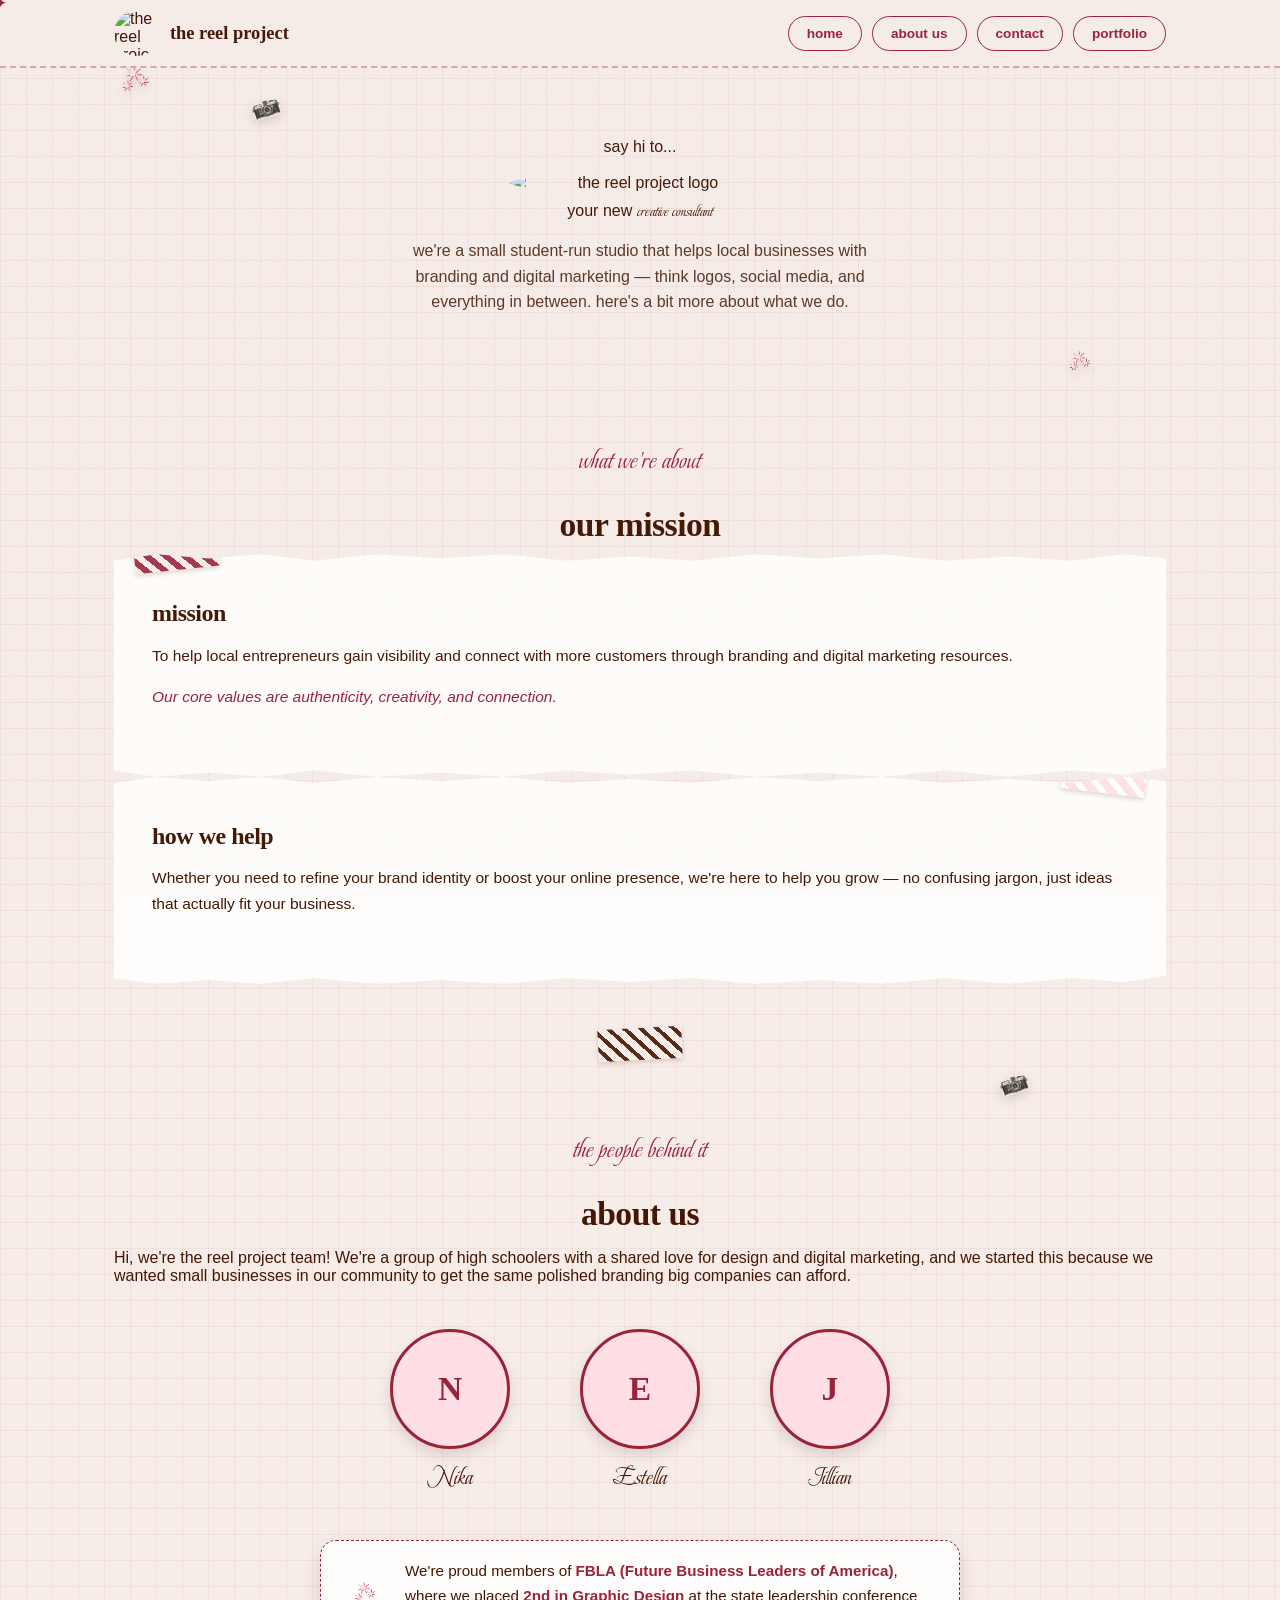
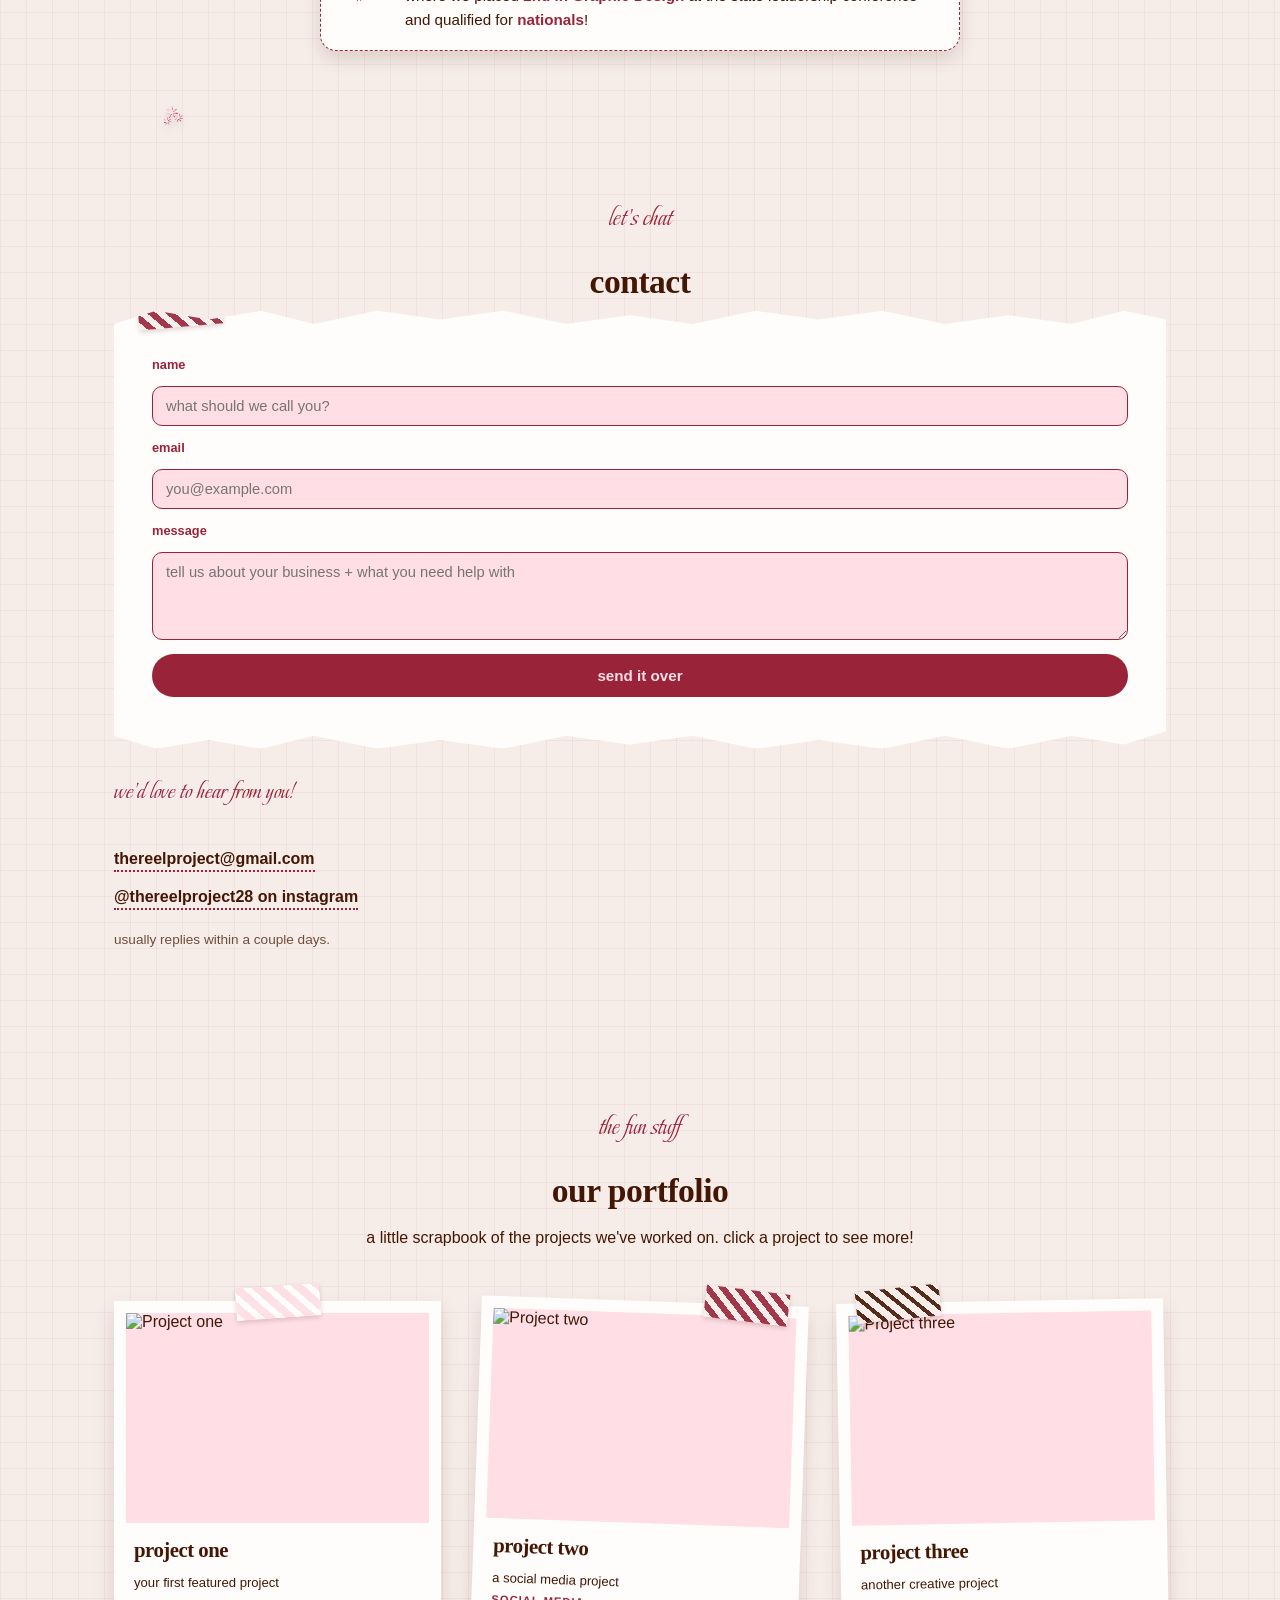
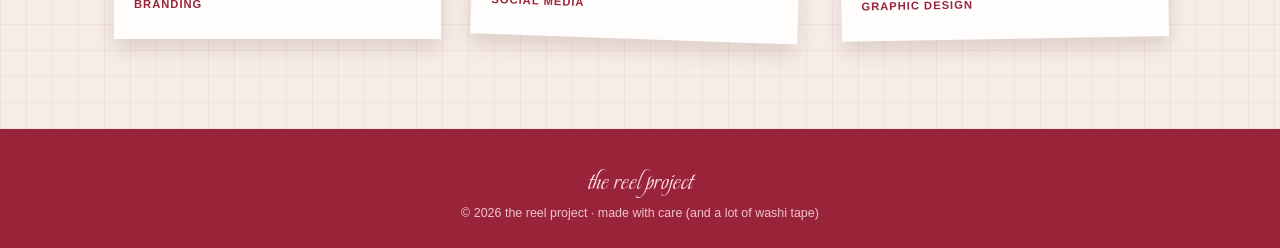
==== index.html @ df08b9cd "Create index.html" ====
<!DOCTYPE html>
<html lang="en">
<head> <meta charset="UTF-8"> <meta name="viewport" content="width=device-width, initial-scale=1.0">
<title>the reel project</title>
<link rel="preconnect" href="https://fonts.googleapis.com"> <link rel="preconnect" href="https://fonts.gstatic.com" crossorigin>
<link href="https://fonts.googleapis.com/css2?family=Beau+Rivage&display=swap" rel="stylesheet"> <link href="https://api.fontshare.com/v2/css?f[]=open-sauce-one@400,500,600,700&display=swap" rel="stylesheet">
<style> /* ========================================================= COLOR PALETTE ========================================================= */ :root { --pink: #ffdee6; --brown: #441704; --maroon: #992339; --cream: #f6ede9; --paper: #fffdfb; --shadow: rgba(68, 23, 4, 0.14); } /* ========================================================= BASIC RESET ========================================================= */ * { box-sizing: border-box; } html { scroll-behavior: smooth; } body { margin: 0; background-color: var(--cream); background-image: linear-gradient(rgba(153, 35, 57, 0.06) 1px, transparent 1px), linear-gradient(90deg, rgba(153, 35, 57, 0.06) 1px, transparent 1px); background-size: 26px 26px; color: var(--brown); font-family: 'Open Sauce One', 'Segoe UI', sans-serif; overflow-x: hidden; } a { color: inherit; text-decoration: none; } img { max-width: 100%; display: block; } /* ========================================================= PAPER GRAIN ========================================================= */ body::before { content: ""; position: fixed; inset: 0; pointer-events: none; z-index: 9998; opacity: 0.035; background-image: url("data:image/svg+xml,%3Csvg xmlns='http://www.w3.org/2000/svg' width='120' height='120'%3E%3Cfilter id='n'%3E%3CfeTurbulence type='fractalNoise' baseFrequency='0.9' numOctaves='2' stitchTiles='stitch'/%3E%3C/filter%3E%3Crect width='100%25' height='100%25' filter='url(%23n)'/%3E%3C/svg%3E"); } /* ========================================================= TYPOGRAPHY ========================================================= */ h1, h2, h3 { font-family: 'Times New Roman', Times, serif; letter-spacing: -0.5px; margin: 0; color: var(--brown); font-weight: 700; } .script { font-family: 'Beau Rivage', 'Brush Script MT', 'Segoe Script', cursive; color: var(--brown); font-weight: 400; line-height: 1; } /* ========================================================= CUSTOM CURSOR ========================================================= */ .cursor { position: fixed; width: 18px; height: 18px; pointer-events: none; z-index: 10000; font-size: 20px; color: var(--maroon); transform: translate(-50%, -50%); transition: transform 0.12s ease, font-size 0.2s ease; } .cursor.hover { transform: translate(-50%, -50%) scale(1.7); font-size: 24px; } @media (hover: hover) and (pointer: fine) { body { cursor: none; } a, button, input, textarea, .project { cursor: none; } } /* ========================================================= FLOATING DECORATIONS ========================================================= */ .star, .cameria, .doodle { position: absolute; pointer-events: none; filter: drop-shadow(0 4px 5px rgba(68, 23, 4, 0.15)); } .star { animation: float 4s ease-in-out infinite; } .cameria { animation: floatCamera 5s ease-in-out infinite; } @keyframes float { 0%, 100% { transform: translateY(0) rotate(-3deg); } 50% { transform: translateY(-10px) rotate(4deg); } } @keyframes floatCamera { 0%, 100% { transform: translateY(0) rotate(2deg); } 50% { transform: translateY(-8px) rotate(-4deg); } } /* ========================================================= CLICK SPARKLES ========================================================= */ .click-star { position: fixed; pointer-events: none; z-index: 9999; color: var(--maroon); font-size: 20px; animation: sparkleUp 0.8s ease-out forwards; } @keyframes sparkleUp { 0% { opacity: 1; transform: translate(-50%, -50%) scale(0.3) rotate(0deg); } 100% { opacity: 0; transform: translate(-50%, -100px) scale(1.4) rotate(180deg); } } /* ========================================================= TAPE ========================================================= */ .tape { position: absolute; width: 84px; height: 32px; background: repeating-linear-gradient( 45deg, #f6ede9 0 6px, #992339 6px 12px ); opacity: 0.9; box-shadow: 0 2px 5px rgba(68, 23, 4, 0.2); z-index: 3; } .tape.pink { background: repeating-linear-gradient( 45deg, #fff 0 6px, #ffdee6 6px 14px ); } .tape.brown { background: repeating-linear-gradient( 45deg, #f6ede9 0 7px, #441704 7px 11px ); } .tape.solid-pink { background: var(--pink); } /* ========================================================= TORN PAPER ========================================================= */ .torn { position: relative; background: var(--paper); padding: 46px 38px 52px; box-shadow: 0 10px 24px var(--shadow); } .torn.both { clip-path: polygon( 0% 3%, 4% 0%, 9% 2%, 14% 0%, 19% 3%, 25% 0%, 31% 2%, 37% 0%, 43% 3%, 49% 1%, 55% 3%, 61% 0%, 67% 2%, 73% 0%, 79% 3%, 85% 1%, 91% 3%, 96% 0%, 100% 2%, 100% 96%, 96% 99%, 91% 97%, 85% 100%, 79% 97%, 73% 100%, 67% 98%, 61% 100%, 55% 97%, 49% 99%, 43% 97%, 37% 100%, 31% 98%, 25% 100%, 19% 97%, 14% 100%, 9% 98%, 4% 100%, 0% 97% ); } /* ========================================================= SCROLL REVEAL ========================================================= */ .reveal { opacity: 0; transform: translateY(45px) rotate(1deg); transition: opacity 0.8s ease, transform 0.8s ease; } .reveal.visible { opacity: 1; transform: translateY(0) rotate(0deg); } /* ========================================================= NAVIGATION ========================================================= */ header { position: sticky; top: 0; z-index: 500; background: rgba(246, 237, 233, 0.92); backdrop-filter: blur(6px); border-bottom: 2px dashed rgba(153, 35, 57, 0.35); } .nav-wrap { max-width: 1100px; margin: 0 auto; display: flex; align-items: center; justify-content: space-between; padding: 10px 24px; } .brand { display: flex; align-items: center; gap: 10px; } .brand img { width: 46px; height: 46px; border-radius: 50%; transition: transform 0.3s ease; } .brand:hover img { transform: rotate(-10deg) scale(1.08); } .brand span { font-family: 'Times New Roman', Times, serif; font-weight: 700; font-size: 1.15rem; } nav ul { list-style: none; display: flex; gap: 10px; margin: 0; padding: 0; flex-wrap: wrap; } nav a { display: inline-block; font-weight: 600; font-size: 0.85rem; padding: 9px 18px; border-radius: 999px; border: 1.5px solid var(--maroon); color: var(--maroon); transition: all 0.25s ease; } nav a:hover { background: var(--maroon); color: var(--pink); transform: translateY(-3px) rotate(-2deg); } /* ========================================================= HERO ========================================================= */ .hero { max-width: 1100px; margin: 0 auto; padding: 70px 24px 40px; text-align: center; position: relative; } .hero .eyebrow { font-size: 2.1rem; } .logo-big { width: 260px; margin: 18px auto 10px; border-radius: 50%; transition: transform 0.5s ease; } .logo-big:hover { transform: rotate(5deg) scale(1.04); } .hero .tagline { font-size: 3rem; } .hero .tagline .script-line { font-size: 3.6rem; display: block; margin-top: -6px; } .hero p.sub { max-width: 520px; margin: 18px auto 0; font-size: 1rem; line-height: 1.6; opacity: 0.85; } /* ========================================================= SECTIONS ========================================================= */ section { max-width: 1100px; margin: 0 auto; padding: 60px 24px; position: relative; } .section-title { font-size: 2.1rem; text-align: center; margin-bottom: 10px; } .section-kicker { text-align: center; font-family: 'Beau Rivage', 'Brush Script MT', cursive; font-size: 1.7rem; color: var(--maroon); } /* ========================================================= MISSION CARDS ========================================================= */ .card-row { display: grid; grid-template-columns: 1fr 1fr; gap: 46px; margin-top: 40px; } @media (max-width: 760px) { .card-row { grid-template-columns: 1fr; gap: 60px; } } .card { transition: transform 0.35s ease, box-shadow 0.35s ease; } .card:hover { transform: translateY(-8px) rotate(-1deg); box-shadow: 0 18px 30px rgba(68, 23, 4, 0.18); } .card:nth-child(2):hover { transform: translateY(-8px) rotate(1deg); } .card h3 { font-size: 1.5rem; margin-bottom: 12px; } .card p { font-size: 0.97rem; line-height: 1.65; } .values { font-size: 0.9rem; font-style: italic; color: var(--maroon); } /* ========================================================= TEAM ========================================================= */ .team { display: flex; justify-content: center; gap: 40px; flex-wrap: wrap; margin-top: 44px; } .member { text-align: center; width: 150px; transition: transform 0.35s ease; } .member:hover { transform: translateY(-8px) rotate(-3deg); } .member .avatar { width: 120px; height: 120px; border-radius: 50%; background: var(--pink); border: 3px solid var(--maroon); display: flex; align-items: center; justify-content: center; font-family: 'Times New Roman', serif; font-size: 2.1rem; font-weight: 700; color: var(--maroon); margin: 0 auto 12px; box-shadow: 0 6px 14px var(--shadow); transition: transform 0.35s ease; } .member:hover .avatar { transform: rotate(8deg) scale(1.05); } .member .name { font-family: 'Beau Rivage', 'Brush Script MT', cursive; font-size: 1.5rem; } /* ========================================================= FBLA BADGE ========================================================= */ .badge-row { display: flex; justify-content: center; margin-top: 46px; } .badge { display: flex; align-items: center; gap: 18px; background: var(--paper); border: 1.5px dashed var(--maroon); border-radius: 16px; padding: 18px 26px; max-width: 640px; box-shadow: 0 8px 18px var(--shadow); transition: transform 0.3s ease; } .badge:hover { transform: rotate(-1deg) translateY(-5px); } .badge p { margin: 0; font-size: 0.95rem; line-height: 1.6; } .badge strong { color: var(--maroon); } /* ========================================================= CONTACT ========================================================= */ .contact-wrap { display: grid; grid-template-columns: 1fr 1fr; gap: 46px; margin-top: 36px; } @media (max-width: 760px) { .contact-wrap { grid-template-columns: 1fr; } } form { display: flex; flex-direction: column; gap: 14px; } label { font-size: 0.8rem; font-weight: 600; color: var(--maroon); } input, textarea { font-family: 'Open Sauce One', sans-serif; border: 1.5px solid var(--maroon); background: var(--pink); border-radius: 10px; padding: 11px 13px; font-size: 0.92rem; color: var(--brown); resize: vertical; transition: box-shadow 0.25s ease, transform 0.25s ease; } input:focus, textarea:focus { outline: none; box-shadow: 0 0 0 4px rgba(153, 35, 57, 0.12); transform: translateY(-2px); } button.submit { font-family: 'Open Sauce One', sans-serif; font-weight: 700; background: var(--maroon); color: var(--pink); border: none; border-radius: 999px; padding: 13px 20px; font-size: 0.95rem; cursor: pointer; transition: transform 0.25s ease, background 0.25s ease; } button.submit:hover { background: var(--brown); transform: translateY(-4px) rotate(-2deg); } .contact-info { display: flex; flex-direction: column; justify-content: center; gap: 16px; } .contact-info a { font-size: 1rem; font-weight: 600; color: var(--brown); border-bottom: 2px dotted var(--maroon); width: fit-content; padding-bottom: 2px; transition: transform 0.25s ease, color 0.25s ease; } .contact-info a:hover { color: var(--maroon); transform: translateX(6px); } .contact-info .note { font-family: 'Beau Rivage', cursive; font-size: 1.6rem; color: var(--maroon); } /* ========================================================= PORTFOLIO ========================================================= */ .portfolio-grid { display: grid; grid-template-columns: repeat(3, 1fr); gap: 35px; margin-top: 50px; } @media (max-width: 800px) { .portfolio-grid { grid-template-columns: 1fr 1fr; } } @media (max-width: 550px) { .portfolio-grid { grid-template-columns: 1fr; } } .project { position: relative; background: var(--paper); padding: 12px 12px 22px; box-shadow: 0 10px 20px var(--shadow); transform: rotate(-3deg); transition: transform 0.35s ease, box-shadow 0.35s ease; } .project:nth-child(2) { transform: rotate(2deg); } .project:nth-child(3) { transform: rotate(-1deg); } .project:hover { transform: translateY(-10px) rotate(0deg) scale(1.03); box-shadow: 0 20px 30px rgba(68, 23, 4, 0.2); } .project-image { height: 210px; overflow: hidden; background: var(--pink); } .project-image img { width: 100%; height: 100%; object-fit: cover; transition: transform 0.5s ease; } .project:hover .project-image img { transform: scale(1.08); } .project-info { padding: 15px 8px 5px; } .project-info h3 { font-size: 1.3rem; } .project-info p { font-size: 0.82rem; margin-bottom: 0; } .project-tag { display: inline-block; margin-top: 8px; color: var(--maroon); font-size: 0.7rem; font-weight: 700; text-transform: uppercase; letter-spacing: 1px; } /* ========================================================= PORTFOLIO MODAL ========================================================= */ .modal { position: fixed; inset: 0; background: rgba(68, 23, 4, 0.65); backdrop-filter: blur(8px); display: flex; align-items: center; justify-content: center; padding: 25px; z-index: 8000; opacity: 0; pointer-events: none; transition: opacity 0.3s ease; } .modal.active { opacity: 1; pointer-events: auto; } .modal-content { background: var(--paper); max-width: 600px; width: 100%; padding: 30px; position: relative; box-shadow: 0 20px 50px rgba(0, 0, 0, 0.3); transform: rotate(-1deg) scale(0.9); transition: transform 0.35s ease; } .modal.active .modal-content { transform: rotate(0deg) scale(1); } .modal-content img { width: 100%; max-height: 350px; object-fit: cover; } .modal-content h2 { margin-top: 20px; } .close-modal { position: absolute; top: 12px; right: 15px; border: none; background: var(--maroon); color: var(--pink); width: 34px; height: 34px; border-radius: 50%; font-size: 20px; cursor: pointer; } .modal-tag { color: var(--maroon); font-weight: 700; font-size: 0.75rem; text-transform: uppercase; letter-spacing: 1px; } /* ========================================================= FOOTER ========================================================= */ footer { background: var(--maroon); color: var(--pink); text-align: center; padding: 34px 20px 28px; margin-top: 30px; } footer .foot-logo { font-family: 'Beau Rivage', cursive; font-size: 1.7rem; } footer p { font-size: 0.78rem; opacity: 0.85; margin: 6px 0 0; } /* ========================================================= MOBILE ========================================================= */ @media (max-width: 600px) { .hero .tagline { font-size: 2.2rem; } .hero .tagline .script-line { font-size: 2.8rem; } .hero .eyebrow { font-size: 1.7rem; } .logo-big { width: 210px; } .nav-wrap { flex-direction: column; gap: 12px; } nav a { font-size: 0.75rem; padding: 7px 12px; } } </style>
</head>
<body>
<!-- ========================================================= CUSTOM CURSOR ========================================================= -->
<div class="cursor">✦</div>
<!-- ========================================================= NAVIGATION ========================================================= -->
<header>
<div class="nav-wrap">
<div class="brand">

  <img
    src="assets/logo.png"
    alt="the reel project logo"
  >

  <span>
    the reel project
  </span>

</div>


<nav>

  <ul>

    <li>
      <a href="#home">
        home
      </a>
    </li>

    <li>
      <a href="#about">
        about us
      </a>
    </li>

    <li>
      <a href="#contact">
        contact
      </a>
    </li>

    <li>
      <a href="#portfolio">
        portfolio
      </a>
    </li>

  </ul>

</nav>
</div>
</header>
<!-- ========================================================= HOME ========================================================= -->
<section id="home" class="hero" >
<!-- CUSTOM STAR -->
<img
class="star"
src="assets/stars.png"
alt="star decoration"
style="top:-10px; left:2%; width:52px;"
<!-- CUSTOM CAMERA -->
<img
class="cameria"
src="assets/cameria.png"
alt="camera decoration"
style="top:20px; left:14%; width:44px;"
<h1 class="eyebrow reveal"> say hi to... </h1>
<img
class="logo-big reveal"
src="assets/logo.png"
alt="the reel project logo"
<h2 class="tagline reveal">
your new

<span class="script script-line">
  creative consultant
</span>
</h2>
<p class="sub reveal">
we're a small student-run studio that helps local businesses with branding and digital marketing — think logos, social media, and everything in between. here's a bit more about what we do.
</p>
</section>
<!-- ========================================================= MISSION ========================================================= -->
<section id="mission">
<p class="section-kicker"> what we're about </p>
<h2 class="section-title"> our mission </h2>
<img
class="star"
src="assets/stars.png"
alt="star decoration"
style="top:-10px; right:8%; width:40px;"
<div class="card-row">
<div class="card torn both reveal">

  <div
    class="tape"
    style="top:-16px; left:20px; transform:rotate(-6deg);"
  ></div>


  <h3>
    mission
  </h3>


  <p>

    To help local entrepreneurs gain visibility and connect with more customers through branding and digital marketing resources.

  </p>


  <p class="values">

    Our core values are authenticity, creativity, and connection.

  </p>

</div>


<div class="card torn both reveal">

  <div
    class="tape pink"
    style="top:-16px; right:20px; transform:rotate(7deg);"
  ></div>


  <h3>
    how we help
  </h3>


  <p>

    Whether you need to refine your brand identity or boost your online presence, we're here to help you grow — no confusing jargon, just ideas that actually fit your business.

  </p>

</div>
</div>
</section>
<!-- ========================================================= ABOUT ========================================================= -->
<section id="about">
<p class="section-kicker"> the people behind it </p>
<h2 class="section-title"> about us </h2>
<img
class="cameria"
src="assets/cameria.png"
alt="camera decoration"
style="top:20px; right:14%; width:44px;"
<div class="card torn both reveal" style="max-width:700px; margin:40px auto 0; transform:rotate(-0.6deg);" >
<div
  class="tape brown"
  style="top:-16px; left:50%; transform:translateX(-50%) rotate(-3deg);"
></div>


<p>

  Hi, we're the reel project team! We're a group of high schoolers with a shared love for design and digital marketing, and we started this because we wanted small businesses in our community to get the same polished branding big companies can afford.

</p>
</div>
<div class="team">
<div class="member reveal">

  <div class="avatar">
    N
  </div>

  <div class="name">
    Nika
  </div>

</div>


<div class="member reveal">

  <div class="avatar">
    E
  </div>

  <div class="name">
    Estella
  </div>

</div>


<div class="member reveal">

  <div class="avatar">
    J
  </div>

  <div class="name">
    Jillian
  </div>

</div>
</div>
<div class="badge-row">
<div class="badge reveal">


  <img
    src="assets/stars.png"
    alt="star decoration"
    style="width:40px; height:40px; object-fit:contain; flex-shrink:0;"
  >


  <p>

    We're proud members of
    <strong>FBLA (Future Business Leaders of America)</strong>,
    where we placed
    <strong>2nd in Graphic Design</strong>
    at the state leadership conference and qualified for
    <strong>nationals</strong>!

  </p>


</div>
</div>
</section>
<!-- ========================================================= CONTACT ========================================================= -->
<section id="contact">
<p class="section-kicker"> let's chat </p>
<h2 class="section-title"> contact </h2>
<img
class="star"
src="assets/stars.png"
alt="star decoration"
style="top:-10px; left:6%; width:38px;"
<div class="contact-wrap">
<div class="card torn both reveal">


  <div
    class="tape"
    style="top:-16px; left:24px; transform:rotate(-5deg);"
  ></div>


  <form
    action="https://formsubmit.co/thereelproject@gmail.com"
    method="POST"
  >


    <input
      type="hidden"
      name="_subject"
      value="New message from the reel project website!"
    >


    <input
      type="hidden"
      name="_template"
      value="table"
    >


    <input
      type="hidden"
      name="_captcha"
      value="false"
    >


    <label for="name">
      name
    </label>


    <input
      id="name"
      name="name"
      type="text"
      placeholder="what should we call you?"
      required
    >


    <label for="email">
      email
    </label>


    <input
      id="email"
      name="email"
      type="email"
      placeholder="you@example.com"
      required
    >


    <label for="message">
      message
    </label>


    <textarea
      id="message"
      name="message"
      rows="4"
      placeholder="tell us about your business + what you need help with"
      required
    ></textarea>


    <button
      class="submit"
      type="submit"
    >
      send it over
    </button>


  </form>


</div>


<div class="contact-info reveal">


  <p class="note">
    we'd love to hear from you!
  </p>


  <a href="mailto:thereelproject@gmail.com">

    thereelproject@gmail.com

  </a>


  <a
    href="https://instagram.com/thereelproject28"
    target="_blank"
    rel="noopener noreferrer"
  >

    @thereelproject28 on instagram

  </a>


  <p
    style="font-size:0.85rem; opacity:0.75; margin-top:6px;"
  >

    usually replies within a couple days.

  </p>


</div>
</div>
</section>
<!-- ========================================================= PORTFOLIO ========================================================= -->
<section id="portfolio">
<p class="section-kicker"> the fun stuff </p>
<h2 class="section-title"> our portfolio </h2>
<p style="text-align:center; max-width:550px; margin:15px auto 0; line-height:1.6;" >
a little scrapbook of the projects we've worked on. click a project to see more!
</p>
<div class="portfolio-grid">
<!-- PROJECT 1 -->

<div
  class="project reveal"
  data-title="Project One"
  data-tag="Branding"
  data-description="Add a description of your first project here. Talk about what you created, who you helped, and what the final result looked like."
  data-image="assets/project1.jpg"
>


  <div
    class="tape pink"
    style="top:-15px; left:50%; transform:translateX(-50%) rotate(-4deg);"
  ></div>


  <div class="project-image">

    <img
      src="assets/project1.jpg"
      alt="Project one"
    >

  </div>


  <div class="project-info">

    <h3>
      project one
    </h3>

    <p>
      your first featured project
    </p>

    <span class="project-tag">
      branding
    </span>

  </div>


</div>


<!-- PROJECT 2 -->

<div
  class="project reveal"
  data-title="Project Two"
  data-tag="Social Media"
  data-description="Add a description of your second project here. Explain what you designed or created and how it helped the business."
  data-image="assets/project2.jpg"
>


  <div
    class="tape"
    style="top:-15px; right:20px; transform:rotate(5deg);"
  ></div>


  <div class="project-image">

    <img
      src="assets/project2.jpg"
      alt="Project two"
    >

  </div>


  <div class="project-info">

    <h3>
      project two
    </h3>

    <p>
      a social media project
    </p>

    <span class="project-tag">
      social media
    </span>

  </div>


</div>


<!-- PROJECT 3 -->

<div
  class="project reveal"
  data-title="Project Three"
  data-tag="Graphic Design"
  data-description="Add a description of your third project here. This could be a logo, campaign, poster, social media package, or another creative project."
  data-image="assets/project3.jpg"
>


  <div
    class="tape brown"
    style="top:-15px; left:20px; transform:rotate(-5deg);"
  ></div>


  <div class="project-image">

    <img
      src="assets/project3.jpg"
      alt="Project three"
    >

  </div>


  <div class="project-info">

    <h3>
      project three
    </h3>

    <p>
      another creative project
    </p>

    <span class="project-tag">
      graphic design
    </span>

  </div>


</div>
</div>
</section>
<!-- ========================================================= PORTFOLIO MODAL ========================================================= -->
<div class="modal" id="portfolioModal" >
<div class="modal-content">
<button
  class="close-modal"
  id="closeModal"
  aria-label="Close project"
>
  ×
</button>


<img
  id="modalImage"
  src=""
  alt=""
>


<p
  class="modal-tag"
  id="modalTag"
></p>


<h2 id="modalTitle"></h2>


<p id="modalDescription"></p>
</div>
</div>
<!-- ========================================================= FOOTER ========================================================= -->
<footer>
<div class="foot-logo"> the reel project </div>
<p> © 2026 the reel project · made with care (and a lot of washi tape) </p>
</footer>
<!-- ========================================================= JAVASCRIPT ========================================================= -->
<script> /* ========================================================= CUSTOM CURSOR ========================================================= */ const cursor = document.querySelector('.cursor'); document.addEventListener('mousemove', (e) => { cursor.style.left = e.clientX + 'px'; cursor.style.top = e.clientY + 'px'; }); const interactiveElements = document.querySelectorAll( 'a, button, input, textarea, .project' ); interactiveElements.forEach((el) => { el.addEventListener( 'mouseenter', () => { cursor.classList.add('hover'); } ); el.addEventListener( 'mouseleave', () => { cursor.classList.remove('hover'); } ); }); /* ========================================================= CLICK SPARKLES ========================================================= */ document.addEventListener( 'click', (e) => { const symbols = [ '✦', '✧', '♡', '✿' ]; const star = document.createElement('span'); star.className = 'click-star'; star.innerHTML = symbols[ Math.floor( Math.random() * symbols.length ) ]; star.style.left = e.clientX + 'px'; star.style.top = e.clientY + 'px'; document.body.appendChild(star); setTimeout( () => { star.remove(); }, 800 ); } ); /* ========================================================= SCROLL REVEAL ========================================================= */ const revealElements = document.querySelectorAll('.reveal'); const observer = new IntersectionObserver( (entries) => { entries.forEach( (entry) => { if ( entry.isIntersecting ) { entry.target.classList.add( 'visible' ); } } ); }, { threshold: 0.15 } ); revealElements.forEach( (element) => { observer.observe(element); } ); /* ========================================================= PORTFOLIO MODAL ========================================================= */ const projects = document.querySelectorAll('.project'); const modal = document.getElementById( 'portfolioModal' ); const modalImage = document.getElementById( 'modalImage' ); const modalTitle = document.getElementById( 'modalTitle' ); const modalTag = document.getElementById( 'modalTag' ); const modalDescription = document.getElementById( 'modalDescription' ); const closeModal = document.getElementById( 'closeModal' ); projects.forEach( (project) => { project.addEventListener( 'click', () => { modalImage.src = project.dataset.image; modalImage.alt = project.dataset.title; modalTitle.textContent = project.dataset.title; modalTag.textContent = project.dataset.tag; modalDescription.textContent = project.dataset.description; modal.classList.add( 'active' ); document.body.style.overflow = 'hidden'; } ); } ); /* ========================================================= CLOSE PORTFOLIO MODAL ========================================================= */ function closePortfolio() { modal.classList.remove( 'active' ); document.body.style.overflow = ''; } closeModal.addEventListener( 'click', closePortfolio ); modal.addEventListener( 'click', (e) => { if ( e.target === modal ) { closePortfolio(); } } ); document.addEventListener( 'keydown', (e) => { if ( e.key === 'Escape' ) { closePortfolio(); } } ); </script>
</body> </html>
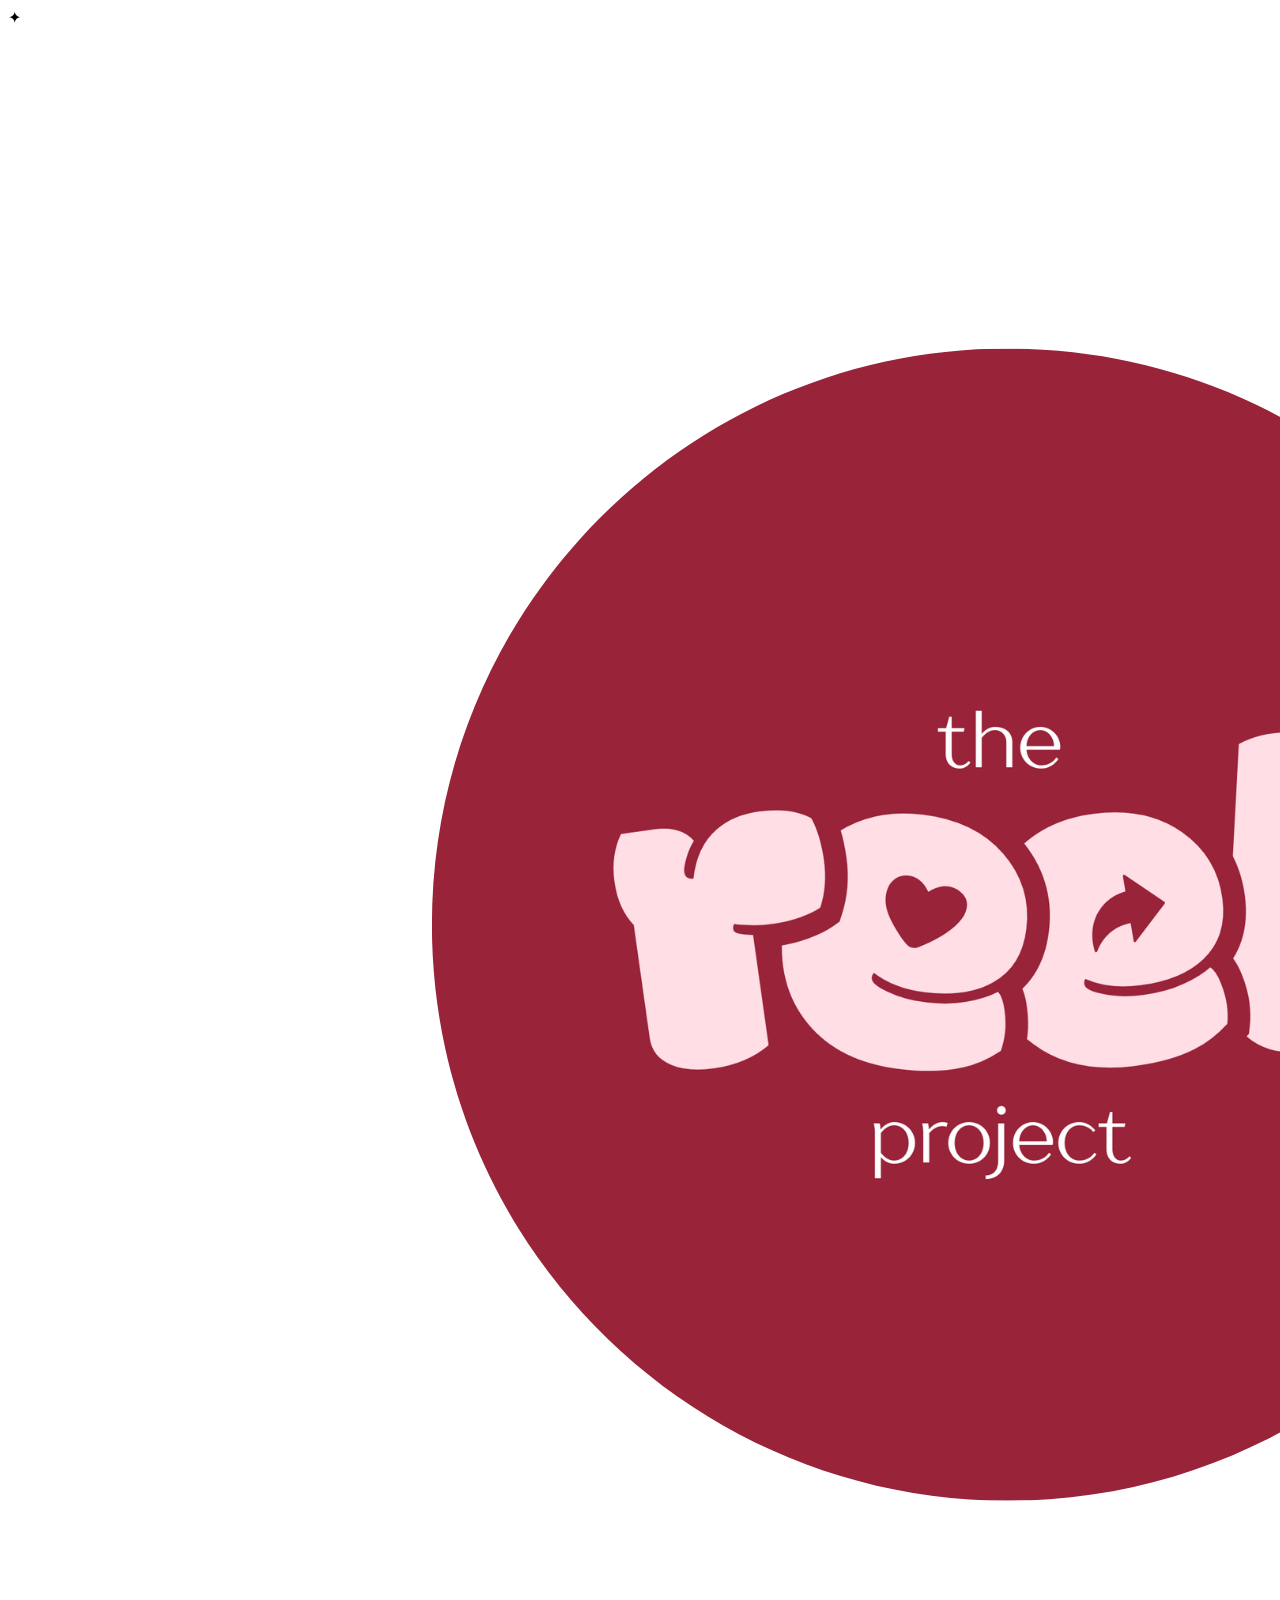
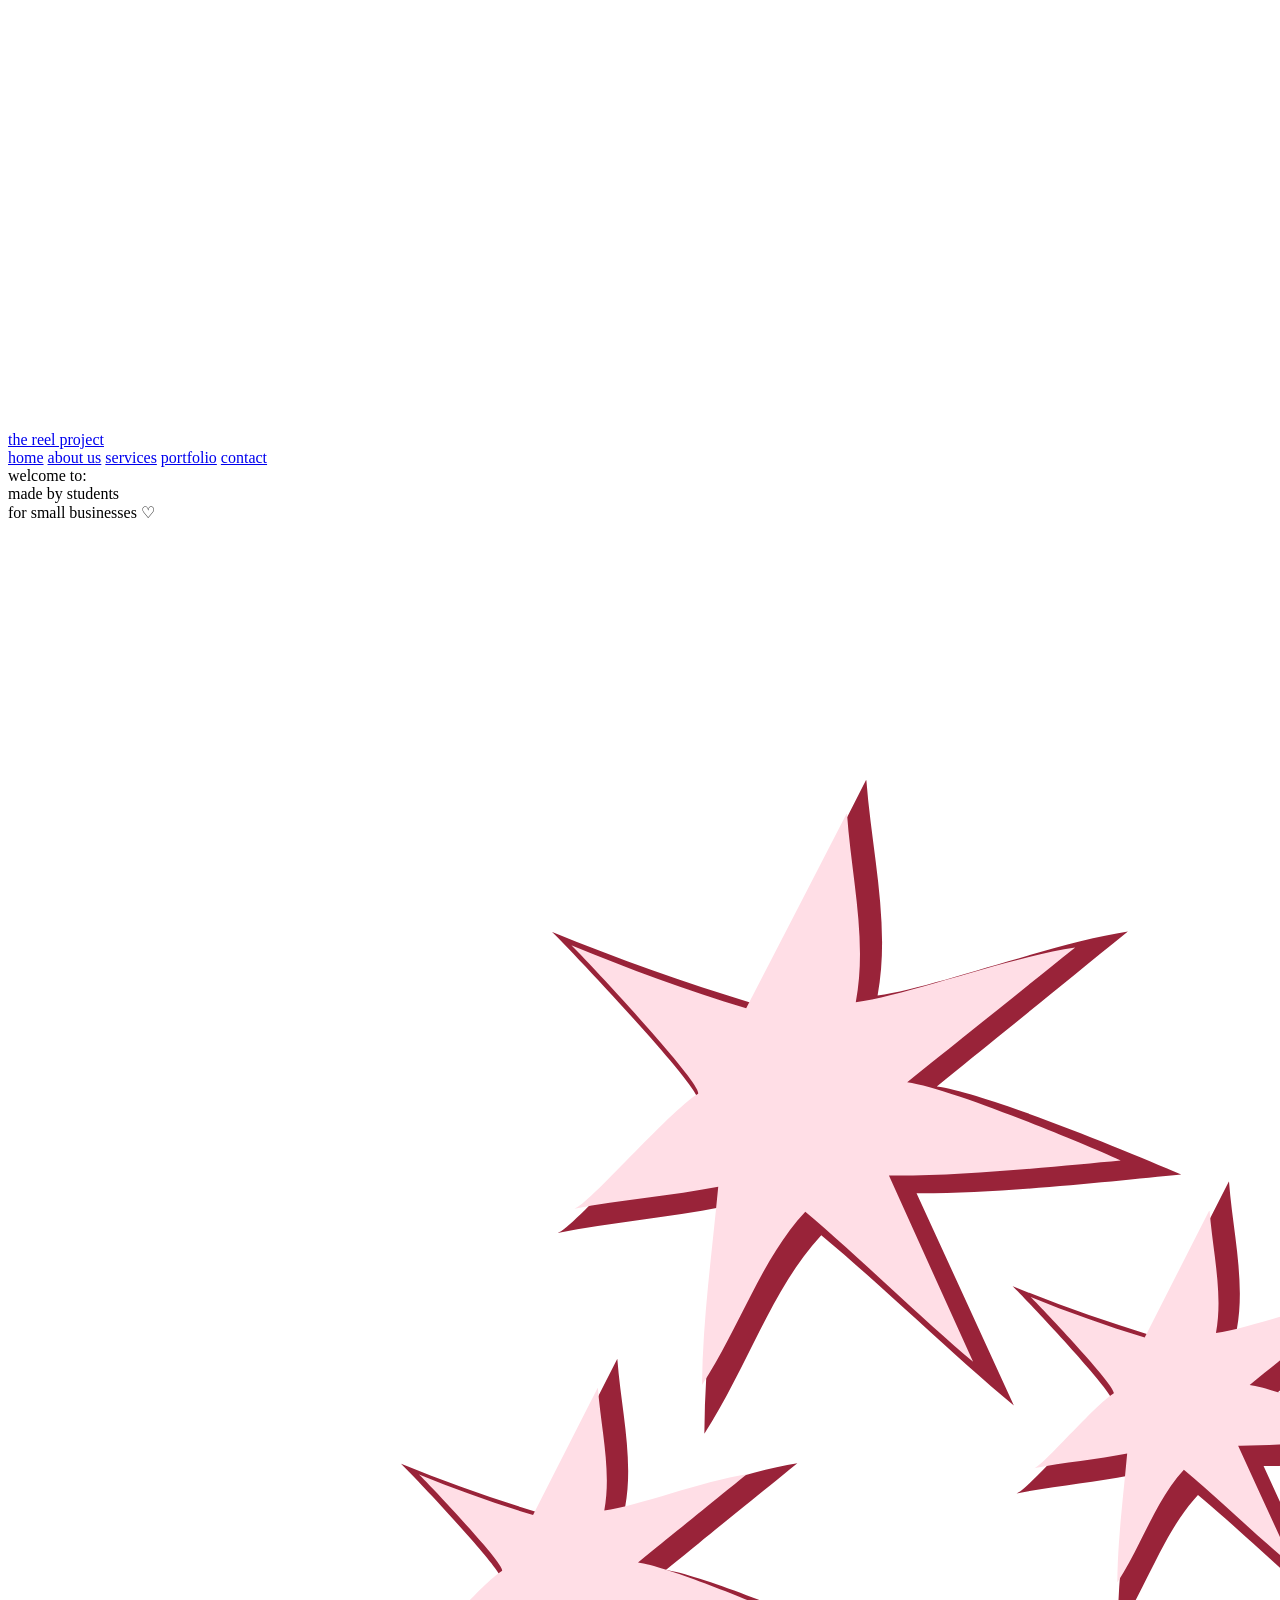
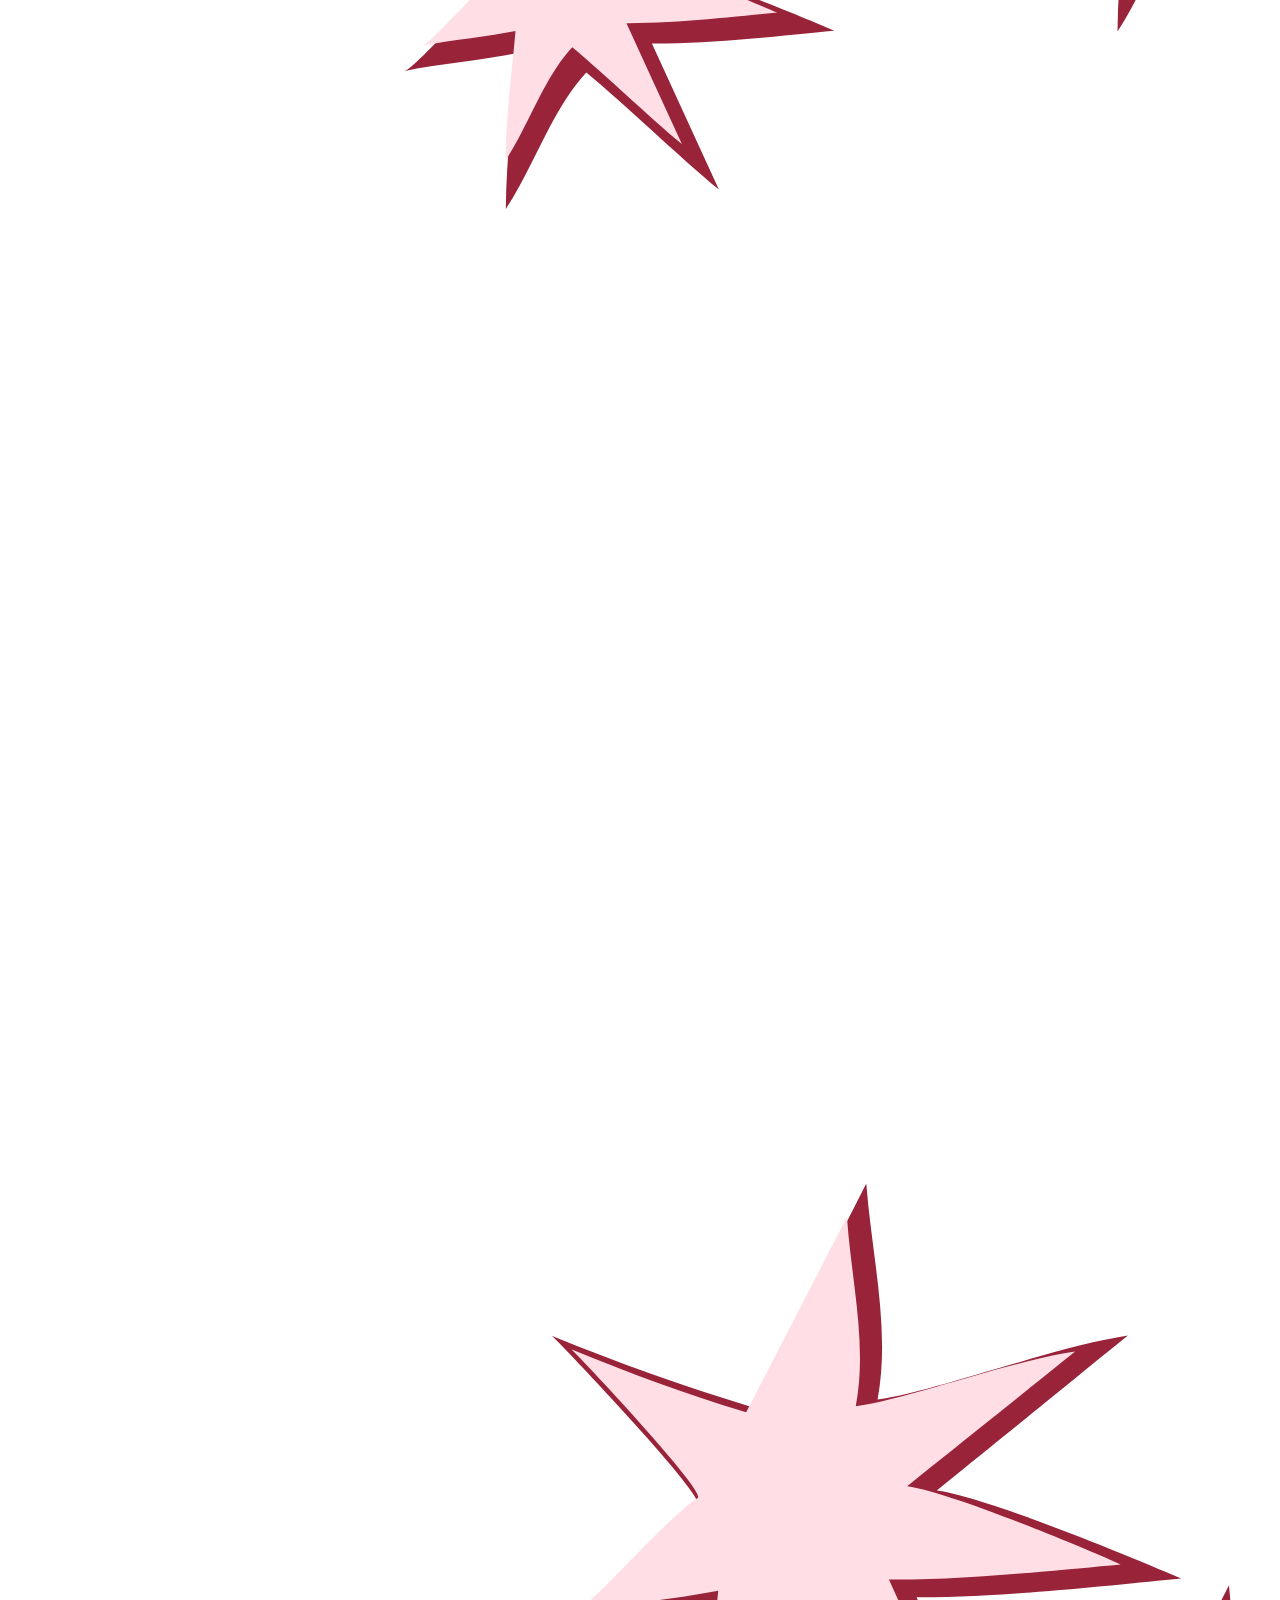
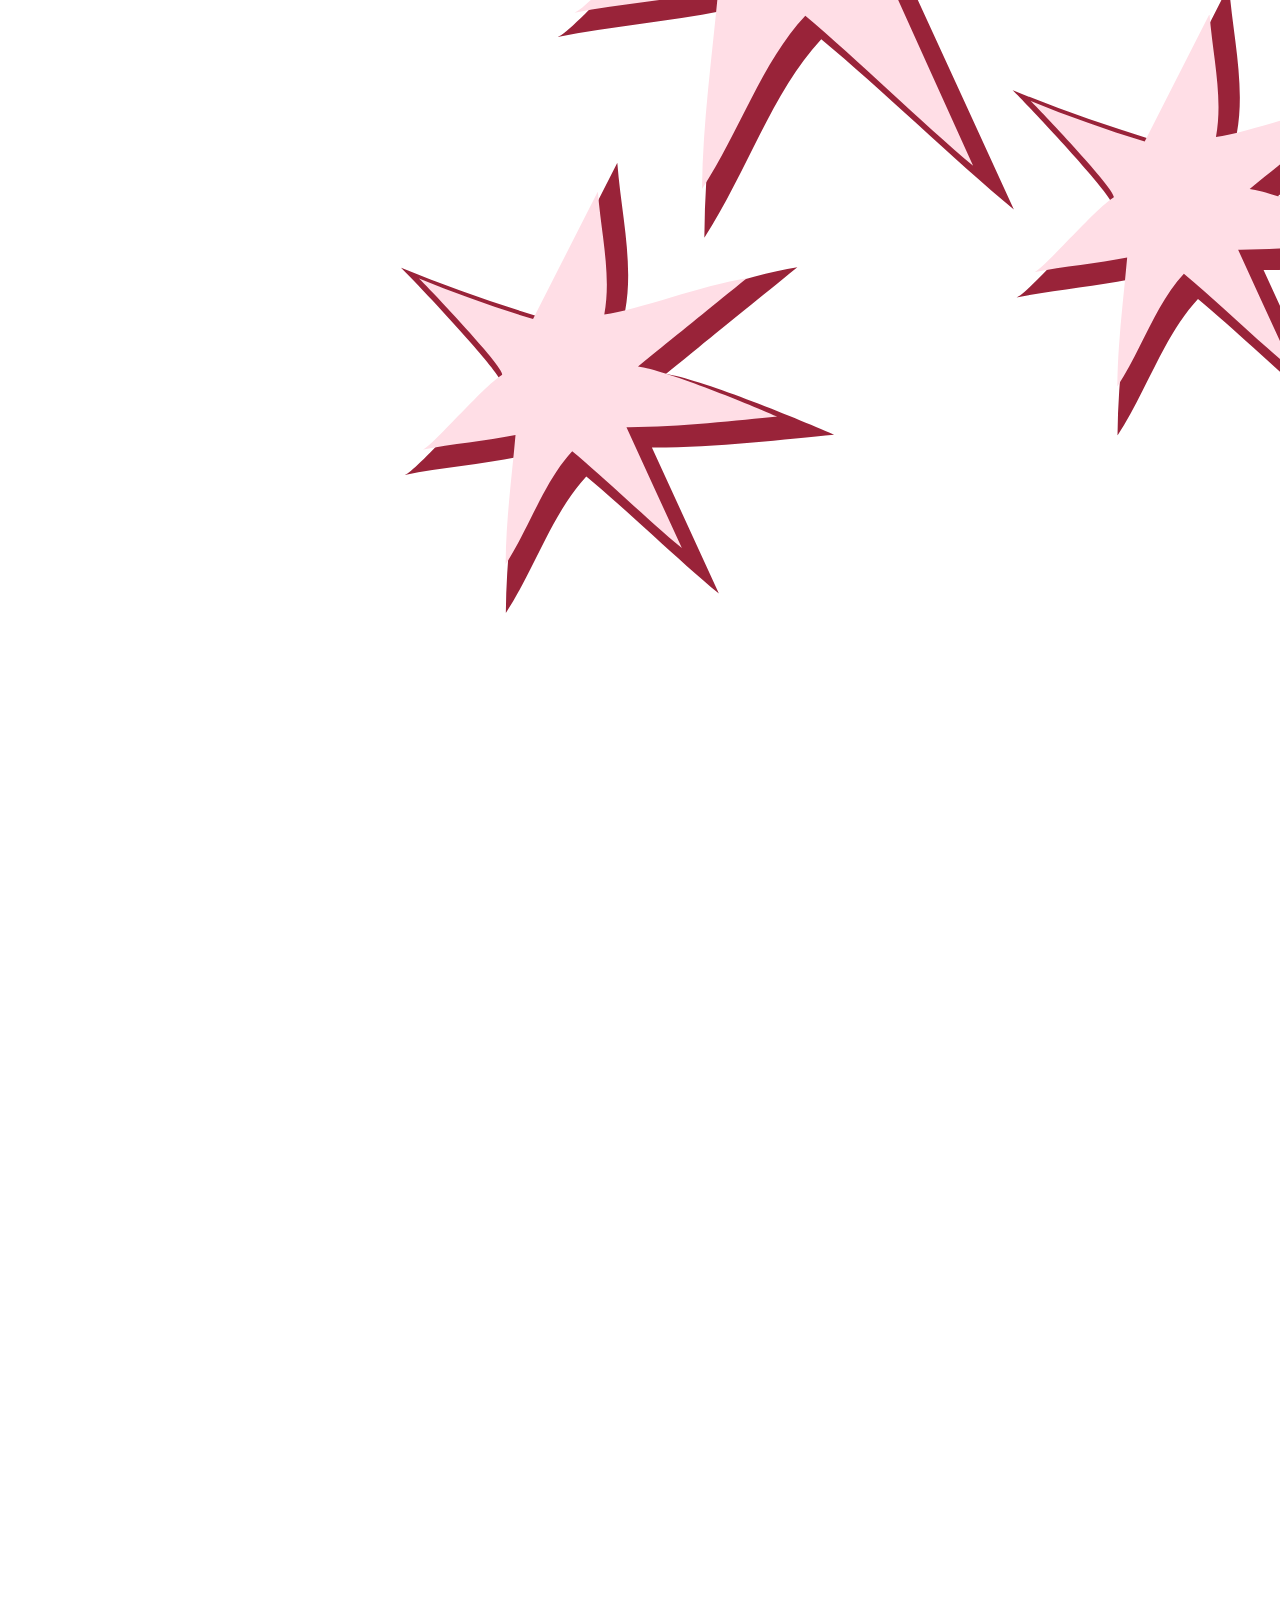
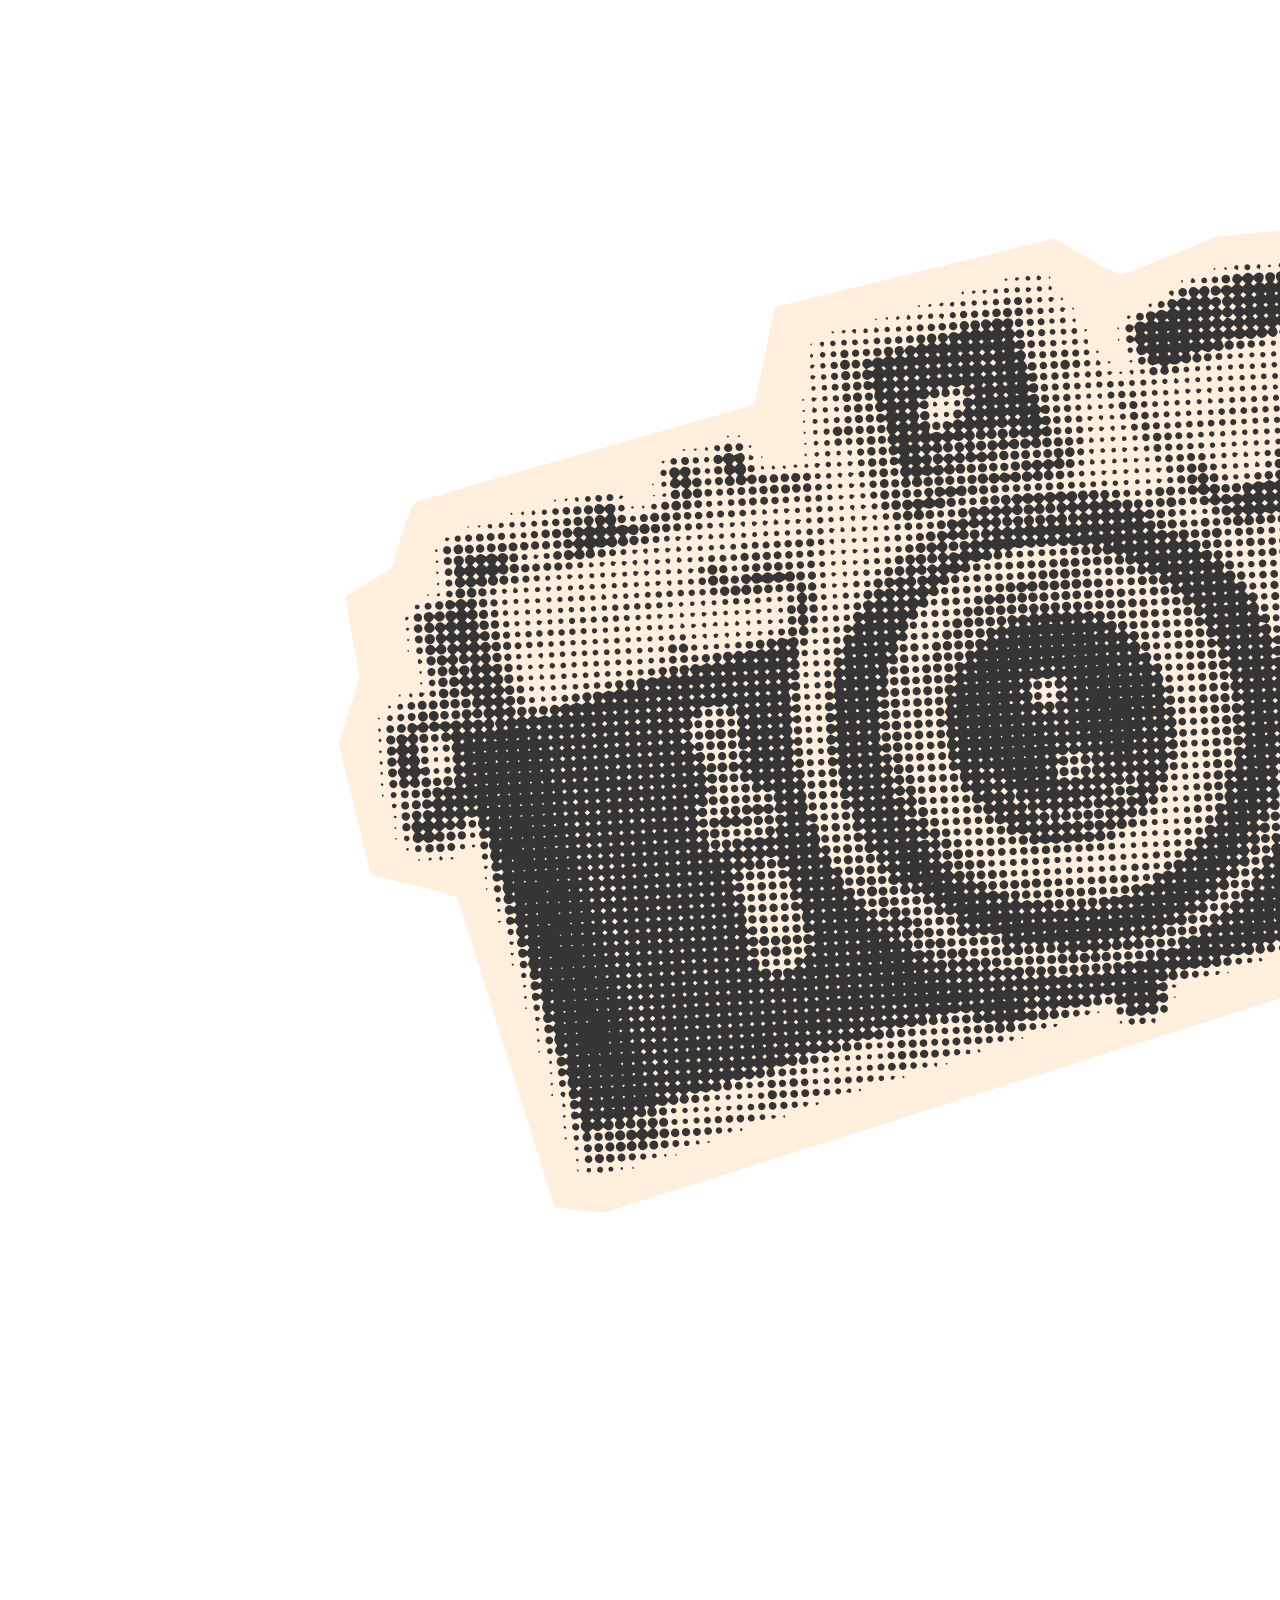
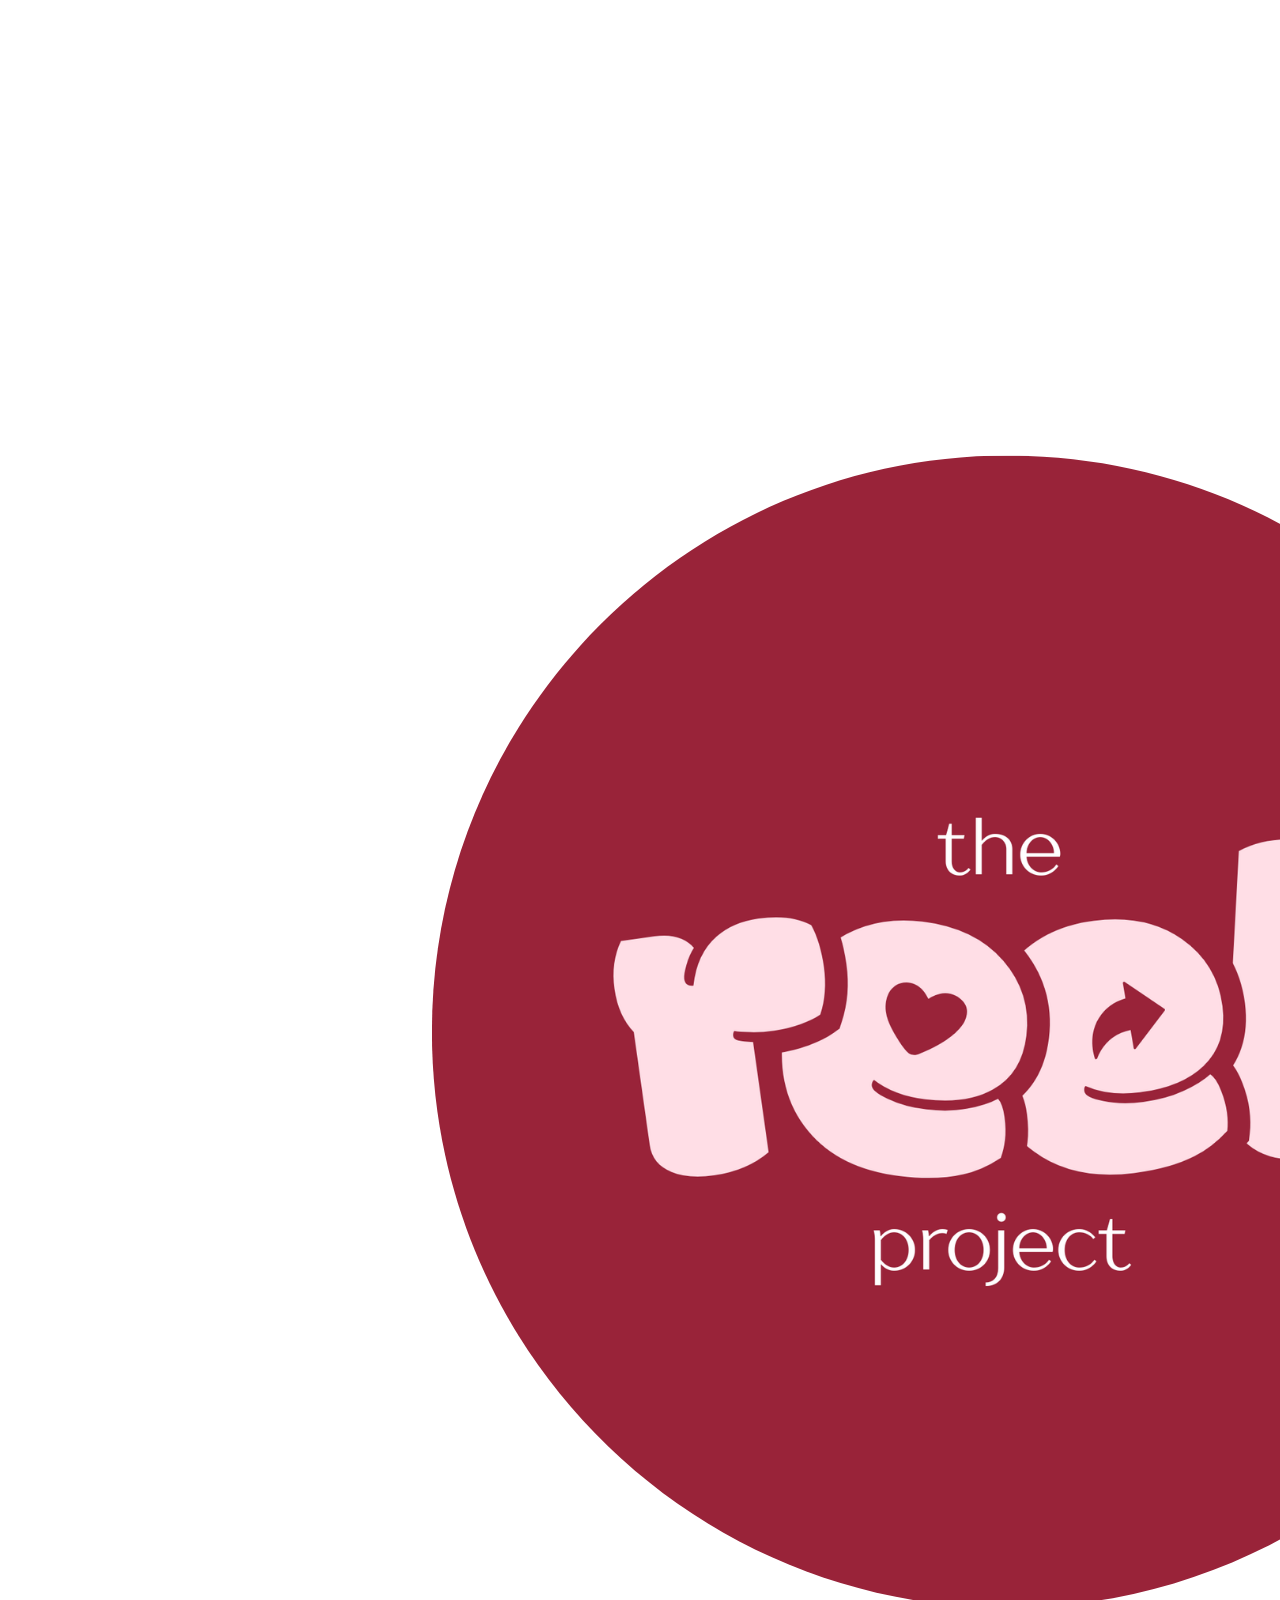
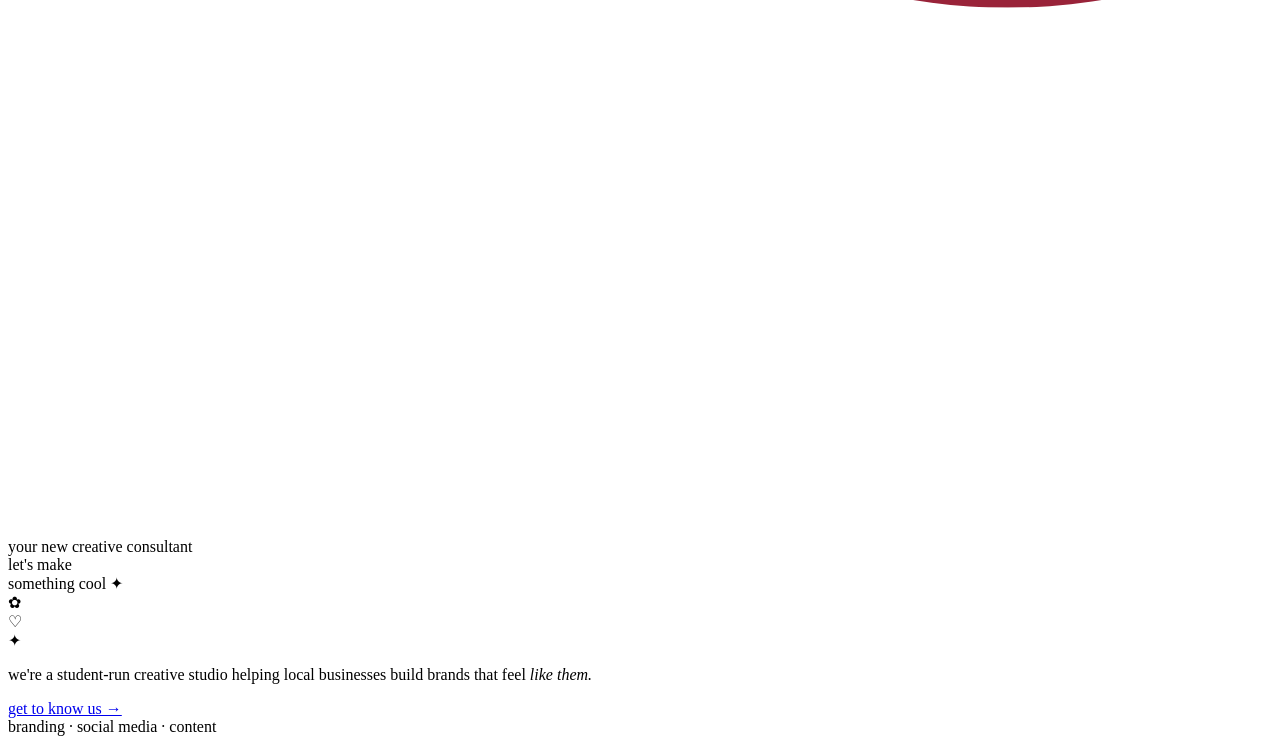
==== commit 74eee82d: "Create index.html" ====
--- a/index.html
+++ b/index.html
@@ -1,567 +1,139 @@
 <!DOCTYPE html>
 <html lang="en">
-<head> <meta charset="UTF-8"> <meta name="viewport" content="width=device-width, initial-scale=1.0">
-<title>the reel project</title>
-<link rel="preconnect" href="https://fonts.googleapis.com"> <link rel="preconnect" href="https://fonts.gstatic.com" crossorigin>
-<link href="https://fonts.googleapis.com/css2?family=Beau+Rivage&display=swap" rel="stylesheet"> <link href="https://api.fontshare.com/v2/css?f[]=open-sauce-one@400,500,600,700&display=swap" rel="stylesheet">
-<style> /* ========================================================= COLOR PALETTE ========================================================= */ :root { --pink: #ffdee6; --brown: #441704; --maroon: #992339; --cream: #f6ede9; --paper: #fffdfb; --shadow: rgba(68, 23, 4, 0.14); } /* ========================================================= BASIC RESET ========================================================= */ * { box-sizing: border-box; } html { scroll-behavior: smooth; } body { margin: 0; background-color: var(--cream); background-image: linear-gradient(rgba(153, 35, 57, 0.06) 1px, transparent 1px), linear-gradient(90deg, rgba(153, 35, 57, 0.06) 1px, transparent 1px); background-size: 26px 26px; color: var(--brown); font-family: 'Open Sauce One', 'Segoe UI', sans-serif; overflow-x: hidden; } a { color: inherit; text-decoration: none; } img { max-width: 100%; display: block; } /* ========================================================= PAPER GRAIN ========================================================= */ body::before { content: ""; position: fixed; inset: 0; pointer-events: none; z-index: 9998; opacity: 0.035; background-image: url("data:image/svg+xml,%3Csvg xmlns='http://www.w3.org/2000/svg' width='120' height='120'%3E%3Cfilter id='n'%3E%3CfeTurbulence type='fractalNoise' baseFrequency='0.9' numOctaves='2' stitchTiles='stitch'/%3E%3C/filter%3E%3Crect width='100%25' height='100%25' filter='url(%23n)'/%3E%3C/svg%3E"); } /* ========================================================= TYPOGRAPHY ========================================================= */ h1, h2, h3 { font-family: 'Times New Roman', Times, serif; letter-spacing: -0.5px; margin: 0; color: var(--brown); font-weight: 700; } .script { font-family: 'Beau Rivage', 'Brush Script MT', 'Segoe Script', cursive; color: var(--brown); font-weight: 400; line-height: 1; } /* ========================================================= CUSTOM CURSOR ========================================================= */ .cursor { position: fixed; width: 18px; height: 18px; pointer-events: none; z-index: 10000; font-size: 20px; color: var(--maroon); transform: translate(-50%, -50%); transition: transform 0.12s ease, font-size 0.2s ease; } .cursor.hover { transform: translate(-50%, -50%) scale(1.7); font-size: 24px; } @media (hover: hover) and (pointer: fine) { body { cursor: none; } a, button, input, textarea, .project { cursor: none; } } /* ========================================================= FLOATING DECORATIONS ========================================================= */ .star, .cameria, .doodle { position: absolute; pointer-events: none; filter: drop-shadow(0 4px 5px rgba(68, 23, 4, 0.15)); } .star { animation: float 4s ease-in-out infinite; } .cameria { animation: floatCamera 5s ease-in-out infinite; } @keyframes float { 0%, 100% { transform: translateY(0) rotate(-3deg); } 50% { transform: translateY(-10px) rotate(4deg); } } @keyframes floatCamera { 0%, 100% { transform: translateY(0) rotate(2deg); } 50% { transform: translateY(-8px) rotate(-4deg); } } /* ========================================================= CLICK SPARKLES ========================================================= */ .click-star { position: fixed; pointer-events: none; z-index: 9999; color: var(--maroon); font-size: 20px; animation: sparkleUp 0.8s ease-out forwards; } @keyframes sparkleUp { 0% { opacity: 1; transform: translate(-50%, -50%) scale(0.3) rotate(0deg); } 100% { opacity: 0; transform: translate(-50%, -100px) scale(1.4) rotate(180deg); } } /* ========================================================= TAPE ========================================================= */ .tape { position: absolute; width: 84px; height: 32px; background: repeating-linear-gradient( 45deg, #f6ede9 0 6px, #992339 6px 12px ); opacity: 0.9; box-shadow: 0 2px 5px rgba(68, 23, 4, 0.2); z-index: 3; } .tape.pink { background: repeating-linear-gradient( 45deg, #fff 0 6px, #ffdee6 6px 14px ); } .tape.brown { background: repeating-linear-gradient( 45deg, #f6ede9 0 7px, #441704 7px 11px ); } .tape.solid-pink { background: var(--pink); } /* ========================================================= TORN PAPER ========================================================= */ .torn { position: relative; background: var(--paper); padding: 46px 38px 52px; box-shadow: 0 10px 24px var(--shadow); } .torn.both { clip-path: polygon( 0% 3%, 4% 0%, 9% 2%, 14% 0%, 19% 3%, 25% 0%, 31% 2%, 37% 0%, 43% 3%, 49% 1%, 55% 3%, 61% 0%, 67% 2%, 73% 0%, 79% 3%, 85% 1%, 91% 3%, 96% 0%, 100% 2%, 100% 96%, 96% 99%, 91% 97%, 85% 100%, 79% 97%, 73% 100%, 67% 98%, 61% 100%, 55% 97%, 49% 99%, 43% 97%, 37% 100%, 31% 98%, 25% 100%, 19% 97%, 14% 100%, 9% 98%, 4% 100%, 0% 97% ); } /* ========================================================= SCROLL REVEAL ========================================================= */ .reveal { opacity: 0; transform: translateY(45px) rotate(1deg); transition: opacity 0.8s ease, transform 0.8s ease; } .reveal.visible { opacity: 1; transform: translateY(0) rotate(0deg); } /* ========================================================= NAVIGATION ========================================================= */ header { position: sticky; top: 0; z-index: 500; background: rgba(246, 237, 233, 0.92); backdrop-filter: blur(6px); border-bottom: 2px dashed rgba(153, 35, 57, 0.35); } .nav-wrap { max-width: 1100px; margin: 0 auto; display: flex; align-items: center; justify-content: space-between; padding: 10px 24px; } .brand { display: flex; align-items: center; gap: 10px; } .brand img { width: 46px; height: 46px; border-radius: 50%; transition: transform 0.3s ease; } .brand:hover img { transform: rotate(-10deg) scale(1.08); } .brand span { font-family: 'Times New Roman', Times, serif; font-weight: 700; font-size: 1.15rem; } nav ul { list-style: none; display: flex; gap: 10px; margin: 0; padding: 0; flex-wrap: wrap; } nav a { display: inline-block; font-weight: 600; font-size: 0.85rem; padding: 9px 18px; border-radius: 999px; border: 1.5px solid var(--maroon); color: var(--maroon); transition: all 0.25s ease; } nav a:hover { background: var(--maroon); color: var(--pink); transform: translateY(-3px) rotate(-2deg); } /* ========================================================= HERO ========================================================= */ .hero { max-width: 1100px; margin: 0 auto; padding: 70px 24px 40px; text-align: center; position: relative; } .hero .eyebrow { font-size: 2.1rem; } .logo-big { width: 260px; margin: 18px auto 10px; border-radius: 50%; transition: transform 0.5s ease; } .logo-big:hover { transform: rotate(5deg) scale(1.04); } .hero .tagline { font-size: 3rem; } .hero .tagline .script-line { font-size: 3.6rem; display: block; margin-top: -6px; } .hero p.sub { max-width: 520px; margin: 18px auto 0; font-size: 1rem; line-height: 1.6; opacity: 0.85; } /* ========================================================= SECTIONS ========================================================= */ section { max-width: 1100px; margin: 0 auto; padding: 60px 24px; position: relative; } .section-title { font-size: 2.1rem; text-align: center; margin-bottom: 10px; } .section-kicker { text-align: center; font-family: 'Beau Rivage', 'Brush Script MT', cursive; font-size: 1.7rem; color: var(--maroon); } /* ========================================================= MISSION CARDS ========================================================= */ .card-row { display: grid; grid-template-columns: 1fr 1fr; gap: 46px; margin-top: 40px; } @media (max-width: 760px) { .card-row { grid-template-columns: 1fr; gap: 60px; } } .card { transition: transform 0.35s ease, box-shadow 0.35s ease; } .card:hover { transform: translateY(-8px) rotate(-1deg); box-shadow: 0 18px 30px rgba(68, 23, 4, 0.18); } .card:nth-child(2):hover { transform: translateY(-8px) rotate(1deg); } .card h3 { font-size: 1.5rem; margin-bottom: 12px; } .card p { font-size: 0.97rem; line-height: 1.65; } .values { font-size: 0.9rem; font-style: italic; color: var(--maroon); } /* ========================================================= TEAM ========================================================= */ .team { display: flex; justify-content: center; gap: 40px; flex-wrap: wrap; margin-top: 44px; } .member { text-align: center; width: 150px; transition: transform 0.35s ease; } .member:hover { transform: translateY(-8px) rotate(-3deg); } .member .avatar { width: 120px; height: 120px; border-radius: 50%; background: var(--pink); border: 3px solid var(--maroon); display: flex; align-items: center; justify-content: center; font-family: 'Times New Roman', serif; font-size: 2.1rem; font-weight: 700; color: var(--maroon); margin: 0 auto 12px; box-shadow: 0 6px 14px var(--shadow); transition: transform 0.35s ease; } .member:hover .avatar { transform: rotate(8deg) scale(1.05); } .member .name { font-family: 'Beau Rivage', 'Brush Script MT', cursive; font-size: 1.5rem; } /* ========================================================= FBLA BADGE ========================================================= */ .badge-row { display: flex; justify-content: center; margin-top: 46px; } .badge { display: flex; align-items: center; gap: 18px; background: var(--paper); border: 1.5px dashed var(--maroon); border-radius: 16px; padding: 18px 26px; max-width: 640px; box-shadow: 0 8px 18px var(--shadow); transition: transform 0.3s ease; } .badge:hover { transform: rotate(-1deg) translateY(-5px); } .badge p { margin: 0; font-size: 0.95rem; line-height: 1.6; } .badge strong { color: var(--maroon); } /* ========================================================= CONTACT ========================================================= */ .contact-wrap { display: grid; grid-template-columns: 1fr 1fr; gap: 46px; margin-top: 36px; } @media (max-width: 760px) { .contact-wrap { grid-template-columns: 1fr; } } form { display: flex; flex-direction: column; gap: 14px; } label { font-size: 0.8rem; font-weight: 600; color: var(--maroon); } input, textarea { font-family: 'Open Sauce One', sans-serif; border: 1.5px solid var(--maroon); background: var(--pink); border-radius: 10px; padding: 11px 13px; font-size: 0.92rem; color: var(--brown); resize: vertical; transition: box-shadow 0.25s ease, transform 0.25s ease; } input:focus, textarea:focus { outline: none; box-shadow: 0 0 0 4px rgba(153, 35, 57, 0.12); transform: translateY(-2px); } button.submit { font-family: 'Open Sauce One', sans-serif; font-weight: 700; background: var(--maroon); color: var(--pink); border: none; border-radius: 999px; padding: 13px 20px; font-size: 0.95rem; cursor: pointer; transition: transform 0.25s ease, background 0.25s ease; } button.submit:hover { background: var(--brown); transform: translateY(-4px) rotate(-2deg); } .contact-info { display: flex; flex-direction: column; justify-content: center; gap: 16px; } .contact-info a { font-size: 1rem; font-weight: 600; color: var(--brown); border-bottom: 2px dotted var(--maroon); width: fit-content; padding-bottom: 2px; transition: transform 0.25s ease, color 0.25s ease; } .contact-info a:hover { color: var(--maroon); transform: translateX(6px); } .contact-info .note { font-family: 'Beau Rivage', cursive; font-size: 1.6rem; color: var(--maroon); } /* ========================================================= PORTFOLIO ========================================================= */ .portfolio-grid { display: grid; grid-template-columns: repeat(3, 1fr); gap: 35px; margin-top: 50px; } @media (max-width: 800px) { .portfolio-grid { grid-template-columns: 1fr 1fr; } } @media (max-width: 550px) { .portfolio-grid { grid-template-columns: 1fr; } } .project { position: relative; background: var(--paper); padding: 12px 12px 22px; box-shadow: 0 10px 20px var(--shadow); transform: rotate(-3deg); transition: transform 0.35s ease, box-shadow 0.35s ease; } .project:nth-child(2) { transform: rotate(2deg); } .project:nth-child(3) { transform: rotate(-1deg); } .project:hover { transform: translateY(-10px) rotate(0deg) scale(1.03); box-shadow: 0 20px 30px rgba(68, 23, 4, 0.2); } .project-image { height: 210px; overflow: hidden; background: var(--pink); } .project-image img { width: 100%; height: 100%; object-fit: cover; transition: transform 0.5s ease; } .project:hover .project-image img { transform: scale(1.08); } .project-info { padding: 15px 8px 5px; } .project-info h3 { font-size: 1.3rem; } .project-info p { font-size: 0.82rem; margin-bottom: 0; } .project-tag { display: inline-block; margin-top: 8px; color: var(--maroon); font-size: 0.7rem; font-weight: 700; text-transform: uppercase; letter-spacing: 1px; } /* ========================================================= PORTFOLIO MODAL ========================================================= */ .modal { position: fixed; inset: 0; background: rgba(68, 23, 4, 0.65); backdrop-filter: blur(8px); display: flex; align-items: center; justify-content: center; padding: 25px; z-index: 8000; opacity: 0; pointer-events: none; transition: opacity 0.3s ease; } .modal.active { opacity: 1; pointer-events: auto; } .modal-content { background: var(--paper); max-width: 600px; width: 100%; padding: 30px; position: relative; box-shadow: 0 20px 50px rgba(0, 0, 0, 0.3); transform: rotate(-1deg) scale(0.9); transition: transform 0.35s ease; } .modal.active .modal-content { transform: rotate(0deg) scale(1); } .modal-content img { width: 100%; max-height: 350px; object-fit: cover; } .modal-content h2 { margin-top: 20px; } .close-modal { position: absolute; top: 12px; right: 15px; border: none; background: var(--maroon); color: var(--pink); width: 34px; height: 34px; border-radius: 50%; font-size: 20px; cursor: pointer; } .modal-tag { color: var(--maroon); font-weight: 700; font-size: 0.75rem; text-transform: uppercase; letter-spacing: 1px; } /* ========================================================= FOOTER ========================================================= */ footer { background: var(--maroon); color: var(--pink); text-align: center; padding: 34px 20px 28px; margin-top: 30px; } footer .foot-logo { font-family: 'Beau Rivage', cursive; font-size: 1.7rem; } footer p { font-size: 0.78rem; opacity: 0.85; margin: 6px 0 0; } /* ========================================================= MOBILE ========================================================= */ @media (max-width: 600px) { .hero .tagline { font-size: 2.2rem; } .hero .tagline .script-line { font-size: 2.8rem; } .hero .eyebrow { font-size: 1.7rem; } .logo-big { width: 210px; } .nav-wrap { flex-direction: column; gap: 12px; } nav a { font-size: 0.75rem; padding: 7px 12px; } } </style>
+
+<head>
+  <meta charset="UTF-8">
+  <meta name="viewport" content="width=device-width, initial-scale=1.0">
+
+  <title>the reel project</title>
+
+  <link rel="preconnect" href="https://fonts.googleapis.com">
+  <link rel="preconnect" href="https://fonts.gstatic.com" crossorigin>
+
+  <link href="https://fonts.googleapis.com/css2?family=Beau+Rivage&display=swap" rel="stylesheet">
+
+  <link href="https://api.fontshare.com/v2/css?f[]=open-sauce-one@400,500,600,700&display=swap" rel="stylesheet">
+
+  <link rel="stylesheet" href="style.css">
 </head>
+
 <body>
-<!-- ========================================================= CUSTOM CURSOR ========================================================= -->
-<div class="cursor">✦</div>
-<!-- ========================================================= NAVIGATION ========================================================= -->
-<header>
-<div class="nav-wrap">
-<div class="brand">
 
-  <img
-    src="assets/logo.png"
-    alt="the reel project logo"
-  >
+  <!-- CUSTOM CURSOR -->
+  <div class="cursor">✦</div>
 
-  <span>
-    the reel project
-  </span>
+  <!-- NAVIGATION -->
+  <header>
+    <div class="nav-wrap">
 
-</div>
+      <a href="index.html" class="brand">
+        <img src="assets/logo.png" alt="the reel project logo">
+        <span>the reel project</span>
+      </a>
+
+      <nav>
+        <a href="index.html">home</a>
+        <a href="about.html">about us</a>
+        <a href="services.html">services</a>
+        <a href="portfolio.html">portfolio</a>
+        <a href="contact.html">contact</a>
+      </nav>
+
+    </div>
+  </header>
 
 
-<nav>
+  <!-- HERO SCRAPBOOK PAGE -->
+  <main class="hero-page">
 
-  <ul>
+    <!-- BIG WELCOME -->
+    <div class="welcome-text reveal">
+      welcome to:
+    </div>
 
-    <li>
-      <a href="#home">
-        home
-      </a>
-    </li>
+    <!-- LITTLE HANDWRITTEN NOTE -->
+    <div class="hero-note note-one">
+      made by students<br>
+      for small businesses ♡
+    </div>
 
-    <li>
-      <a href="#about">
-        about us
-      </a>
-    </li>
+    <!-- STAR -->
+    <img
+      class="hero-star star-one"
+      src="assets/stars.png"
+      alt=""
+    >
 
-    <li>
-      <a href="#contact">
-        contact
-      </a>
-    </li>
+    <!-- SECOND STAR -->
+    <img
+      class="hero-star star-two"
+      src="assets/stars.png"
+      alt=""
+    >
 
-    <li>
-      <a href="#portfolio">
-        portfolio
-      </a>
-    </li>
+    <!-- CAMERA -->
+    <img
+      class="hero-camera"
+      src="assets/cameria.png"
+      alt="camera illustration"
+    >
 
-  </ul>
+    <!-- MAIN LOGO -->
+    <img
+      class="hero-logo reveal"
+      src="assets/logo.png"
+      alt="the reel project"
+    >
 
-</nav>
-</div>
-</header>
-<!-- ========================================================= HOME ========================================================= -->
-<section id="home" class="hero" >
-<!-- CUSTOM STAR -->
-<img
-class="star"
-src="assets/stars.png"
-alt="star decoration"
-style="top:-10px; left:2%; width:52px;"
-<!-- CUSTOM CAMERA -->
-<img
-class="cameria"
-src="assets/cameria.png"
-alt="camera decoration"
-style="top:20px; left:14%; width:44px;"
-<h1 class="eyebrow reveal"> say hi to... </h1>
-<img
-class="logo-big reveal"
-src="assets/logo.png"
-alt="the reel project logo"
-<h2 class="tagline reveal">
-your new
+    <!-- TAGLINE -->
+    <div class="hero-tagline reveal">
+      your new
+      <span>creative consultant</span>
+    </div>
 
-<span class="script script-line">
-  creative consultant
-</span>
-</h2>
-<p class="sub reveal">
-we're a small student-run studio that helps local businesses with branding and digital marketing — think logos, social media, and everything in between. here's a bit more about what we do.
-</p>
-</section>
-<!-- ========================================================= MISSION ========================================================= -->
-<section id="mission">
-<p class="section-kicker"> what we're about </p>
-<h2 class="section-title"> our mission </h2>
-<img
-class="star"
-src="assets/stars.png"
-alt="star decoration"
-style="top:-10px; right:8%; width:40px;"
-<div class="card-row">
-<div class="card torn both reveal">
+    <!-- LITTLE SCRAPBOOK ELEMENTS -->
 
-  <div
-    class="tape"
-    style="top:-16px; left:20px; transform:rotate(-6deg);"
-  ></div>
+    <div class="scrap-note note-two">
+      let's make<br>
+      something cool ✦
+    </div>
+
+    <div class="tape tape-one"></div>
+
+    <div class="tape tape-two"></div>
+
+    <div class="tiny-doodle doodle-one">✿</div>
+
+    <div class="tiny-doodle doodle-two">♡</div>
+
+    <div class="tiny-doodle doodle-three">✦</div>
 
 
-  <h3>
-    mission
-  </h3>
+    <!-- INTRO -->
+    <div class="hero-description reveal">
+
+      <p>
+        we're a student-run creative studio helping
+        local businesses build brands that feel
+        <i>like them.</i>
+      </p>
+
+      <a href="about.html" class="scrap-button">
+        get to know us →
+      </a>
+
+    </div>
 
 
-  <p>
+    <!-- BOTTOM SCRAPBOOK STICKER -->
+    <div class="bottom-sticker">
+      branding · social media · content
+    </div>
 
-    To help local entrepreneurs gain visibility and connect with more customers through branding and digital marketing resources.
-
-  </p>
+  </main>
 
 
-  <p class="values">
+  <script src="script.js"></script>
 
-    Our core values are authenticity, creativity, and connection.
-
-  </p>
-
-</div>
-
-
-<div class="card torn both reveal">
-
-  <div
-    class="tape pink"
-    style="top:-16px; right:20px; transform:rotate(7deg);"
-  ></div>
-
-
-  <h3>
-    how we help
-  </h3>
-
-
-  <p>
-
-    Whether you need to refine your brand identity or boost your online presence, we're here to help you grow — no confusing jargon, just ideas that actually fit your business.
-
-  </p>
-
-</div>
-</div>
-</section>
-<!-- ========================================================= ABOUT ========================================================= -->
-<section id="about">
-<p class="section-kicker"> the people behind it </p>
-<h2 class="section-title"> about us </h2>
-<img
-class="cameria"
-src="assets/cameria.png"
-alt="camera decoration"
-style="top:20px; right:14%; width:44px;"
-<div class="card torn both reveal" style="max-width:700px; margin:40px auto 0; transform:rotate(-0.6deg);" >
-<div
-  class="tape brown"
-  style="top:-16px; left:50%; transform:translateX(-50%) rotate(-3deg);"
-></div>
-
-
-<p>
-
-  Hi, we're the reel project team! We're a group of high schoolers with a shared love for design and digital marketing, and we started this because we wanted small businesses in our community to get the same polished branding big companies can afford.
-
-</p>
-</div>
-<div class="team">
-<div class="member reveal">
-
-  <div class="avatar">
-    N
-  </div>
-
-  <div class="name">
-    Nika
-  </div>
-
-</div>
-
-
-<div class="member reveal">
-
-  <div class="avatar">
-    E
-  </div>
-
-  <div class="name">
-    Estella
-  </div>
-
-</div>
-
-
-<div class="member reveal">
-
-  <div class="avatar">
-    J
-  </div>
-
-  <div class="name">
-    Jillian
-  </div>
-
-</div>
-</div>
-<div class="badge-row">
-<div class="badge reveal">
-
-
-  <img
-    src="assets/stars.png"
-    alt="star decoration"
-    style="width:40px; height:40px; object-fit:contain; flex-shrink:0;"
-  >
-
-
-  <p>
-
-    We're proud members of
-    <strong>FBLA (Future Business Leaders of America)</strong>,
-    where we placed
-    <strong>2nd in Graphic Design</strong>
-    at the state leadership conference and qualified for
-    <strong>nationals</strong>!
-
-  </p>
-
-
-</div>
-</div>
-</section>
-<!-- ========================================================= CONTACT ========================================================= -->
-<section id="contact">
-<p class="section-kicker"> let's chat </p>
-<h2 class="section-title"> contact </h2>
-<img
-class="star"
-src="assets/stars.png"
-alt="star decoration"
-style="top:-10px; left:6%; width:38px;"
-<div class="contact-wrap">
-<div class="card torn both reveal">
-
-
-  <div
-    class="tape"
-    style="top:-16px; left:24px; transform:rotate(-5deg);"
-  ></div>
-
-
-  <form
-    action="https://formsubmit.co/thereelproject@gmail.com"
-    method="POST"
-  >
-
-
-    <input
-      type="hidden"
-      name="_subject"
-      value="New message from the reel project website!"
-    >
-
-
-    <input
-      type="hidden"
-      name="_template"
-      value="table"
-    >
-
-
-    <input
-      type="hidden"
-      name="_captcha"
-      value="false"
-    >
-
-
-    <label for="name">
-      name
-    </label>
-
-
-    <input
-      id="name"
-      name="name"
-      type="text"
-      placeholder="what should we call you?"
-      required
-    >
-
-
-    <label for="email">
-      email
-    </label>
-
-
-    <input
-      id="email"
-      name="email"
-      type="email"
-      placeholder="you@example.com"
-      required
-    >
-
-
-    <label for="message">
-      message
-    </label>
-
-
-    <textarea
-      id="message"
-      name="message"
-      rows="4"
-      placeholder="tell us about your business + what you need help with"
-      required
-    ></textarea>
-
-
-    <button
-      class="submit"
-      type="submit"
-    >
-      send it over
-    </button>
-
-
-  </form>
-
-
-</div>
-
-
-<div class="contact-info reveal">
-
-
-  <p class="note">
-    we'd love to hear from you!
-  </p>
-
-
-  <a href="mailto:thereelproject@gmail.com">
-
-    thereelproject@gmail.com
-
-  </a>
-
-
-  <a
-    href="https://instagram.com/thereelproject28"
-    target="_blank"
-    rel="noopener noreferrer"
-  >
-
-    @thereelproject28 on instagram
-
-  </a>
-
-
-  <p
-    style="font-size:0.85rem; opacity:0.75; margin-top:6px;"
-  >
-
-    usually replies within a couple days.
-
-  </p>
-
-
-</div>
-</div>
-</section>
-<!-- ========================================================= PORTFOLIO ========================================================= -->
-<section id="portfolio">
-<p class="section-kicker"> the fun stuff </p>
-<h2 class="section-title"> our portfolio </h2>
-<p style="text-align:center; max-width:550px; margin:15px auto 0; line-height:1.6;" >
-a little scrapbook of the projects we've worked on. click a project to see more!
-</p>
-<div class="portfolio-grid">
-<!-- PROJECT 1 -->
-
-<div
-  class="project reveal"
-  data-title="Project One"
-  data-tag="Branding"
-  data-description="Add a description of your first project here. Talk about what you created, who you helped, and what the final result looked like."
-  data-image="assets/project1.jpg"
->
-
-
-  <div
-    class="tape pink"
-    style="top:-15px; left:50%; transform:translateX(-50%) rotate(-4deg);"
-  ></div>
-
-
-  <div class="project-image">
-
-    <img
-      src="assets/project1.jpg"
-      alt="Project one"
-    >
-
-  </div>
-
-
-  <div class="project-info">
-
-    <h3>
-      project one
-    </h3>
-
-    <p>
-      your first featured project
-    </p>
-
-    <span class="project-tag">
-      branding
-    </span>
-
-  </div>
-
-
-</div>
-
-
-<!-- PROJECT 2 -->
-
-<div
-  class="project reveal"
-  data-title="Project Two"
-  data-tag="Social Media"
-  data-description="Add a description of your second project here. Explain what you designed or created and how it helped the business."
-  data-image="assets/project2.jpg"
->
-
-
-  <div
-    class="tape"
-    style="top:-15px; right:20px; transform:rotate(5deg);"
-  ></div>
-
-
-  <div class="project-image">
-
-    <img
-      src="assets/project2.jpg"
-      alt="Project two"
-    >
-
-  </div>
-
-
-  <div class="project-info">
-
-    <h3>
-      project two
-    </h3>
-
-    <p>
-      a social media project
-    </p>
-
-    <span class="project-tag">
-      social media
-    </span>
-
-  </div>
-
-
-</div>
-
-
-<!-- PROJECT 3 -->
-
-<div
-  class="project reveal"
-  data-title="Project Three"
-  data-tag="Graphic Design"
-  data-description="Add a description of your third project here. This could be a logo, campaign, poster, social media package, or another creative project."
-  data-image="assets/project3.jpg"
->
-
-
-  <div
-    class="tape brown"
-    style="top:-15px; left:20px; transform:rotate(-5deg);"
-  ></div>
-
-
-  <div class="project-image">
-
-    <img
-      src="assets/project3.jpg"
-      alt="Project three"
-    >
-
-  </div>
-
-
-  <div class="project-info">
-
-    <h3>
-      project three
-    </h3>
-
-    <p>
-      another creative project
-    </p>
-
-    <span class="project-tag">
-      graphic design
-    </span>
-
-  </div>
-
-
-</div>
-</div>
-</section>
-<!-- ========================================================= PORTFOLIO MODAL ========================================================= -->
-<div class="modal" id="portfolioModal" >
-<div class="modal-content">
-<button
-  class="close-modal"
-  id="closeModal"
-  aria-label="Close project"
->
-  ×
-</button>
-
-
-<img
-  id="modalImage"
-  src=""
-  alt=""
->
-
-
-<p
-  class="modal-tag"
-  id="modalTag"
-></p>
-
-
-<h2 id="modalTitle"></h2>
-
-
-<p id="modalDescription"></p>
-</div>
-</div>
-<!-- ========================================================= FOOTER ========================================================= -->
-<footer>
-<div class="foot-logo"> the reel project </div>
-<p> © 2026 the reel project · made with care (and a lot of washi tape) </p>
-</footer>
-<!-- ========================================================= JAVASCRIPT ========================================================= -->
-<script> /* ========================================================= CUSTOM CURSOR ========================================================= */ const cursor = document.querySelector('.cursor'); document.addEventListener('mousemove', (e) => { cursor.style.left = e.clientX + 'px'; cursor.style.top = e.clientY + 'px'; }); const interactiveElements = document.querySelectorAll( 'a, button, input, textarea, .project' ); interactiveElements.forEach((el) => { el.addEventListener( 'mouseenter', () => { cursor.classList.add('hover'); } ); el.addEventListener( 'mouseleave', () => { cursor.classList.remove('hover'); } ); }); /* ========================================================= CLICK SPARKLES ========================================================= */ document.addEventListener( 'click', (e) => { const symbols = [ '✦', '✧', '♡', '✿' ]; const star = document.createElement('span'); star.className = 'click-star'; star.innerHTML = symbols[ Math.floor( Math.random() * symbols.length ) ]; star.style.left = e.clientX + 'px'; star.style.top = e.clientY + 'px'; document.body.appendChild(star); setTimeout( () => { star.remove(); }, 800 ); } ); /* ========================================================= SCROLL REVEAL ========================================================= */ const revealElements = document.querySelectorAll('.reveal'); const observer = new IntersectionObserver( (entries) => { entries.forEach( (entry) => { if ( entry.isIntersecting ) { entry.target.classList.add( 'visible' ); } } ); }, { threshold: 0.15 } ); revealElements.forEach( (element) => { observer.observe(element); } ); /* ========================================================= PORTFOLIO MODAL ========================================================= */ const projects = document.querySelectorAll('.project'); const modal = document.getElementById( 'portfolioModal' ); const modalImage = document.getElementById( 'modalImage' ); const modalTitle = document.getElementById( 'modalTitle' ); const modalTag = document.getElementById( 'modalTag' ); const modalDescription = document.getElementById( 'modalDescription' ); const closeModal = document.getElementById( 'closeModal' ); projects.forEach( (project) => { project.addEventListener( 'click', () => { modalImage.src = project.dataset.image; modalImage.alt = project.dataset.title; modalTitle.textContent = project.dataset.title; modalTag.textContent = project.dataset.tag; modalDescription.textContent = project.dataset.description; modal.classList.add( 'active' ); document.body.style.overflow = 'hidden'; } ); } ); /* ========================================================= CLOSE PORTFOLIO MODAL ========================================================= */ function closePortfolio() { modal.classList.remove( 'active' ); document.body.style.overflow = ''; } closeModal.addEventListener( 'click', closePortfolio ); modal.addEventListener( 'click', (e) => { if ( e.target === modal ) { closePortfolio(); } } ); document.addEventListener( 'keydown', (e) => { if ( e.key === 'Escape' ) { closePortfolio(); } } ); </script>
-</body> </html>
+</body>
+</html>
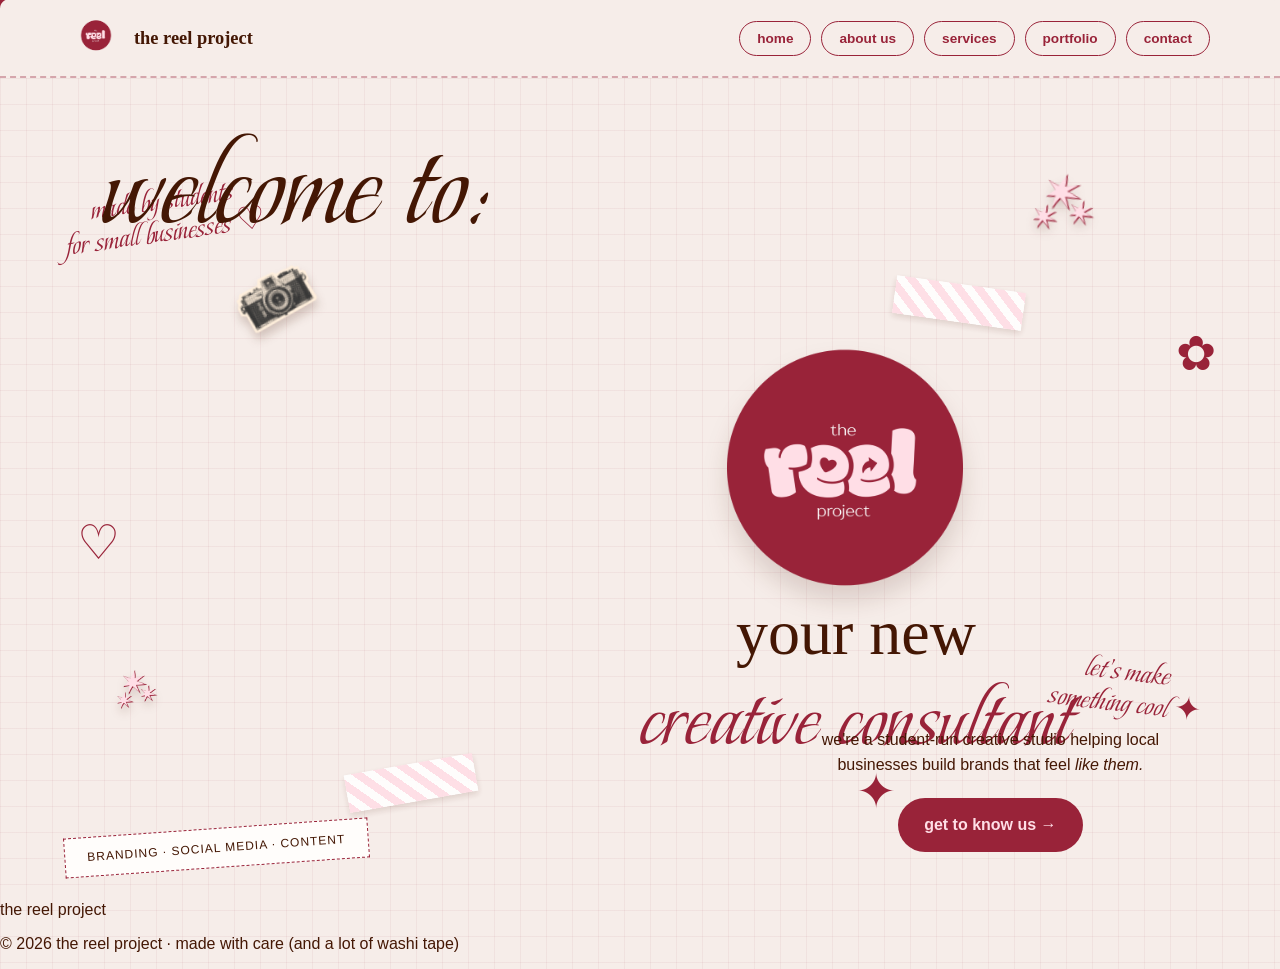
==== commit 6f9c18bd: "Update index.html" ====
--- a/index.html
+++ b/index.html
@@ -131,7 +131,19 @@
     </div>
 
   </main>
+<footer>
+  <div class="foot-logo">
+    the reel project
+  </div>
+  <p>
+    © 2026 the reel project · made with care (and a lot of washi tape)
+  </p>
+</footer>
 
+<script src="script.js"></script>
+
+</body>
+</html>
 
   <script src="script.js"></script>
 
--- a/style.css
+++ b/style.css
@@ -0,0 +1,783 @@
+:root {
+  --pink: #ffdee6;
+  --brown: #441704;
+  --maroon: #992339;
+  --cream: #f6ede9;
+  --paper: #fffdfb;
+  --shadow: rgba(68,23,4,0.15);
+}
+
+* {
+  box-sizing: border-box;
+}
+
+html {
+  scroll-behavior: smooth;
+}
+
+body {
+  margin: 0;
+  background:
+    linear-gradient(rgba(153,35,57,0.055) 1px, transparent 1px),
+    linear-gradient(90deg, rgba(153,35,57,0.055) 1px, transparent 1px),
+    var(--cream);
+
+  background-size: 26px 26px;
+
+  color: var(--brown);
+
+  font-family:
+    'Open Sauce One',
+    sans-serif;
+
+  overflow-x: hidden;
+}
+
+a {
+  color: inherit;
+  text-decoration: none;
+}
+
+
+/* CURSOR */
+
+.cursor {
+  position: fixed;
+  pointer-events: none;
+  z-index: 9999;
+
+  font-size: 24px;
+
+  color: var(--maroon);
+
+  transform: translate(-50%, -50%);
+
+  transition:
+    transform .2s ease,
+    font-size .2s ease;
+}
+
+.cursor.hover {
+  transform:
+    translate(-50%, -50%)
+    scale(1.8);
+
+  font-size: 28px;
+}
+
+@media (hover:hover) and (pointer:fine) {
+
+  body,
+  a,
+  button {
+    cursor: none;
+  }
+
+}
+
+
+/* NAVIGATION */
+
+header {
+  position: sticky;
+  top: 0;
+
+  z-index: 500;
+
+  background: rgba(246,237,233,.94);
+
+  backdrop-filter: blur(8px);
+
+  border-bottom:
+    2px dashed
+    rgba(153,35,57,.35);
+}
+
+.nav-wrap {
+  max-width: 1200px;
+
+  margin: auto;
+
+  padding:
+    12px 30px;
+
+  display: flex;
+
+  align-items: center;
+
+  justify-content: space-between;
+
+  gap: 25px;
+}
+
+.brand {
+  display: flex;
+
+  align-items: center;
+
+  gap: 12px;
+
+  font-family:
+    Georgia,
+    serif;
+
+  font-weight: bold;
+
+  font-size: 1.15rem;
+}
+
+.brand img {
+  width: 52px;
+  height: 52px;
+
+  border-radius: 50%;
+
+  transition:
+    transform .4s ease;
+}
+
+.brand:hover img {
+  transform:
+    rotate(-10deg)
+    scale(1.08);
+}
+
+nav {
+  display: flex;
+
+  gap: 10px;
+
+  flex-wrap: wrap;
+
+  justify-content: center;
+}
+
+nav a {
+  padding:
+    9px 17px;
+
+  border:
+    1.5px solid
+    var(--maroon);
+
+  border-radius: 999px;
+
+  color: var(--maroon);
+
+  font-size: .85rem;
+
+  font-weight: 600;
+
+  transition:
+    all .25s ease;
+}
+
+nav a:hover {
+  background: var(--maroon);
+
+  color: var(--pink);
+
+  transform:
+    translateY(-3px)
+    rotate(-2deg);
+}
+
+
+/* HERO */
+
+.hero-page {
+
+  min-height:
+    calc(100vh - 77px);
+
+  max-width: 1400px;
+
+  margin: auto;
+
+  position: relative;
+
+  padding:
+    60px 7vw 80px;
+
+  overflow: hidden;
+}
+
+
+/* WELCOME */
+
+.welcome-text {
+
+  font-family:
+    'Beau Rivage',
+    cursive;
+
+  font-size:
+    clamp(5rem, 10vw, 10rem);
+
+  line-height: .8;
+
+  color: var(--brown);
+
+  position: relative;
+
+  z-index: 5;
+
+  transform:
+    rotate(-4deg);
+
+  margin-left: 1vw;
+}
+
+
+/* LOGO */
+
+.hero-logo {
+
+  width:
+    clamp(280px, 32vw, 500px);
+
+  position: absolute;
+
+  top: 25%;
+
+  left: 50%;
+
+  transform:
+    translateX(-50%)
+    rotate(-4deg);
+
+  filter:
+    drop-shadow(
+      0 15px 12px
+      rgba(68,23,4,.15)
+    );
+
+  transition:
+    transform .5s ease;
+}
+
+.hero-logo:hover {
+
+  transform:
+    translateX(-50%)
+    rotate(3deg)
+    scale(1.05);
+
+}
+
+
+/* CAMERA */
+
+.hero-camera {
+
+  position: absolute;
+
+  width:
+    clamp(80px, 9vw, 140px);
+
+  top: 20%;
+
+  left: 17%;
+
+  transform:
+    rotate(-12deg);
+
+  filter:
+    drop-shadow(
+      0 7px 5px
+      rgba(68,23,4,.2)
+    );
+
+  animation:
+    cameraFloat 4s ease-in-out infinite;
+}
+
+@keyframes cameraFloat {
+
+  0%,100% {
+    transform:
+      translateY(0)
+      rotate(-12deg);
+  }
+
+  50% {
+    transform:
+      translateY(-12px)
+      rotate(-5deg);
+  }
+
+}
+
+
+/* STARS */
+
+.hero-star {
+
+  position: absolute;
+
+  filter:
+    drop-shadow(
+      0 6px 5px
+      rgba(68,23,4,.15)
+    );
+
+  animation:
+    starFloat 4s ease-in-out infinite;
+}
+
+.star-one {
+
+  width:
+    clamp(70px, 9vw, 130px);
+
+  top: 10%;
+
+  right: 12%;
+
+  transform:
+    rotate(10deg);
+}
+
+.star-two {
+
+  width:
+    clamp(50px, 6vw, 90px);
+
+  bottom: 20%;
+
+  left: 8%;
+
+  animation-delay:
+    1.5s;
+}
+
+@keyframes starFloat {
+
+  0%,100% {
+    transform:
+      translateY(0)
+      rotate(0deg);
+  }
+
+  50% {
+    transform:
+      translateY(-14px)
+      rotate(10deg);
+  }
+
+}
+
+
+/* TAGLINE */
+
+.hero-tagline {
+
+  position: absolute;
+
+  top: 63%;
+
+  left: 50%;
+
+  transform:
+    translateX(-50%)
+    rotate(-2deg);
+
+  font-family:
+    Georgia,
+    serif;
+
+  font-size:
+    clamp(2.5rem, 5vw, 5rem);
+
+  text-align: center;
+
+  white-space: nowrap;
+}
+
+.hero-tagline span {
+
+  display: block;
+
+  font-family:
+    'Beau Rivage',
+    cursive;
+
+  font-size:
+    clamp(4rem, 7vw, 7rem);
+
+  color:
+    var(--maroon);
+
+  margin-top:
+    -10px;
+}
+
+
+/* NOTES */
+
+.hero-note,
+.scrap-note {
+
+  position: absolute;
+
+  font-family:
+    'Beau Rivage',
+    cursive;
+
+  color:
+    var(--maroon);
+
+  font-size:
+    clamp(1.5rem, 2.5vw, 2.5rem);
+
+  line-height: 1;
+
+  text-align: center;
+}
+
+.note-one {
+
+  top: 13%;
+
+  left: 5%;
+
+  transform:
+    rotate(-8deg);
+}
+
+.note-two {
+
+  right: 6%;
+
+  bottom: 22%;
+
+  transform:
+    rotate(7deg);
+}
+
+
+/* TAPE */
+
+.tape {
+
+  position: absolute;
+
+  width: 130px;
+
+  height: 38px;
+
+  background:
+    repeating-linear-gradient(
+      45deg,
+      var(--pink) 0 8px,
+      #fff 8px 16px
+    );
+
+  opacity: .9;
+
+  box-shadow:
+    0 3px 6px
+    rgba(68,23,4,.15);
+}
+
+.tape-one {
+
+  top: 25%;
+
+  right: 20%;
+
+  transform:
+    rotate(8deg);
+}
+
+.tape-two {
+
+  bottom: 12%;
+
+  left: 27%;
+
+  transform:
+    rotate(-10deg);
+}
+
+
+/* DOODLES */
+
+.tiny-doodle {
+
+  position: absolute;
+
+  font-size: 3rem;
+
+  color: var(--maroon);
+
+  animation:
+    floatDoodle 4s ease-in-out infinite;
+}
+
+.doodle-one {
+  top: 30%;
+  right: 5%;
+}
+
+.doodle-two {
+  top: 53%;
+  left: 6%;
+  animation-delay: 1s;
+}
+
+.doodle-three {
+  bottom: 10%;
+  right: 30%;
+  animation-delay: 2s;
+}
+
+@keyframes floatDoodle {
+
+  0%,100% {
+    transform:
+      translateY(0)
+      rotate(0);
+  }
+
+  50% {
+    transform:
+      translateY(-10px)
+      rotate(12deg);
+  }
+
+}
+
+
+/* DESCRIPTION */
+
+.hero-description {
+
+  position: absolute;
+
+  bottom: 6%;
+
+  right: 7%;
+
+  width:
+    min(400px, 35vw);
+
+  text-align: center;
+
+  font-size:
+    1rem;
+
+  line-height:
+    1.6;
+}
+
+.hero-description p {
+
+  margin-bottom:
+    20px;
+}
+
+
+/* BUTTON */
+
+.scrap-button {
+
+  display:
+    inline-block;
+
+  background:
+    var(--maroon);
+
+  color:
+    var(--pink);
+
+  padding:
+    14px 26px;
+
+  border-radius:
+    999px;
+
+  font-weight:
+    bold;
+
+  transition:
+    all .25s ease;
+}
+
+.scrap-button:hover {
+
+  background:
+    var(--brown);
+
+  transform:
+    translateY(-5px)
+    rotate(-2deg);
+}
+
+
+/* STICKER */
+
+.bottom-sticker {
+
+  position: absolute;
+
+  bottom: 4%;
+
+  left: 5%;
+
+  background:
+    var(--paper);
+
+  padding:
+    12px 22px;
+
+  border:
+    1px dashed
+    var(--maroon);
+
+  transform:
+    rotate(-4deg);
+
+  font-size:
+    .75rem;
+
+  text-transform:
+    uppercase;
+
+  letter-spacing:
+    1px;
+}
+
+
+/* ANIMATION */
+
+.reveal {
+
+  opacity: 0;
+
+  transform:
+    translateY(35px);
+
+  transition:
+    opacity .8s ease,
+    transform .8s ease;
+}
+
+.reveal.visible {
+
+  opacity: 1;
+
+  transform:
+    translateY(0);
+}
+
+
+/* MOBILE */
+
+@media(max-width:800px) {
+
+  .nav-wrap {
+
+    flex-direction:
+      column;
+
+  }
+
+  .hero-page {
+
+    min-height:
+      900px;
+
+  }
+
+  .welcome-text {
+
+    text-align:
+      center;
+
+    margin-top:
+      20px;
+  }
+
+  .hero-logo {
+
+    top:
+      28%;
+
+    width:
+      300px;
+  }
+
+  .hero-camera {
+
+    top:
+      21%;
+
+    left:
+      5%;
+
+    width:
+      75px;
+  }
+
+  .star-one {
+
+    top:
+      16%;
+
+    right:
+      3%;
+  }
+
+  .hero-tagline {
+
+    top:
+      59%;
+
+    white-space:
+      normal;
+
+    width:
+      90%;
+  }
+
+  .hero-description {
+
+    position:
+      absolute;
+
+    bottom:
+      7%;
+
+    left:
+      50%;
+
+    right:
+      auto;
+
+    transform:
+      translateX(-50%);
+
+    width:
+      85%;
+  }
+
+  .note-one {
+
+    top:
+      20%;
+
+    left:
+      3%;
+
+    font-size:
+      1.2rem;
+  }
+
+  .note-two {
+
+    display:
+      none;
+  }
+
+}
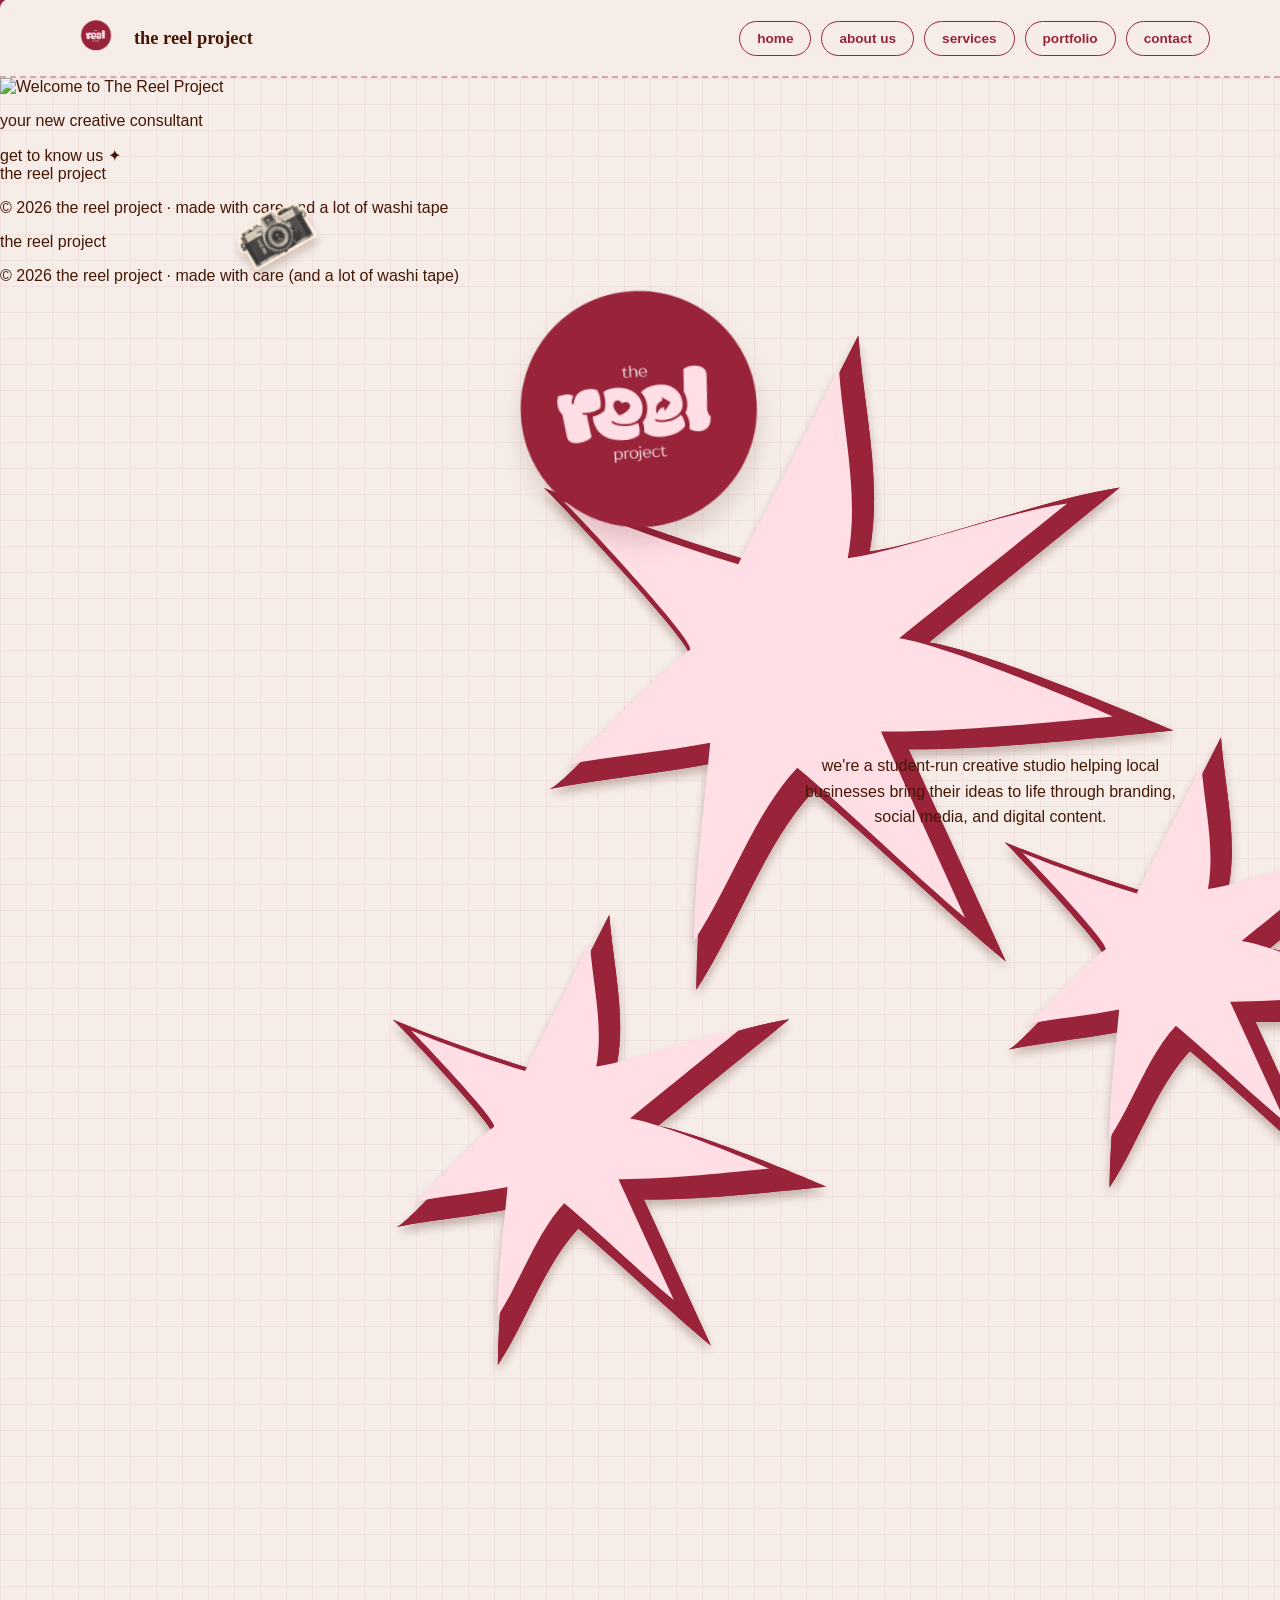
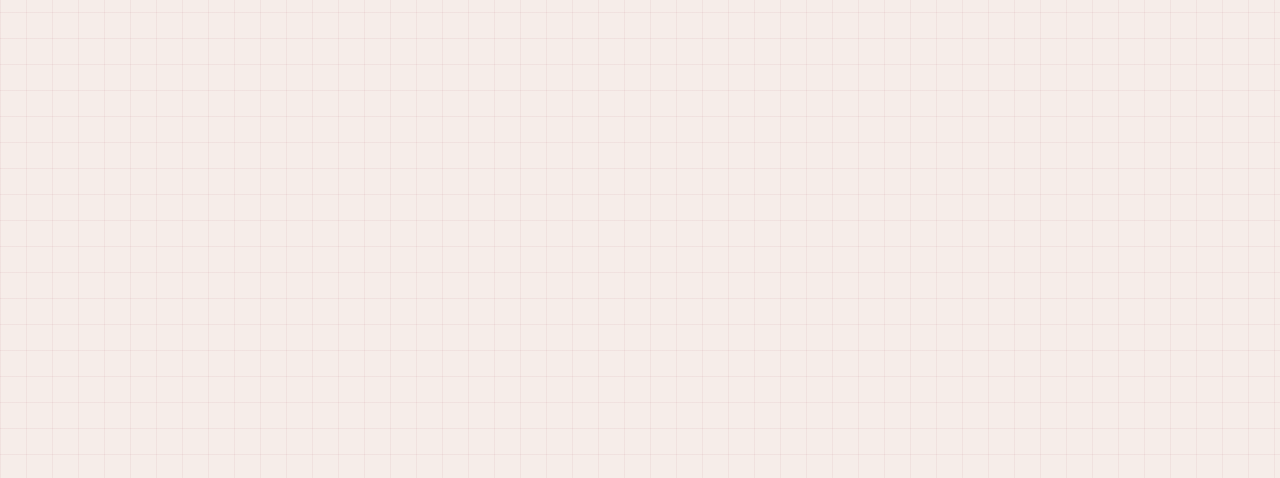
==== commit 267e846b: "Update index.html" ====
--- a/index.html
+++ b/index.html
@@ -1,11 +1,10 @@
 <!DOCTYPE html>
 <html lang="en">
-
 <head>
   <meta charset="UTF-8">
   <meta name="viewport" content="width=device-width, initial-scale=1.0">
 
-  <title>the reel project</title>
+  <title>The Reel Project</title>
 
   <link rel="preconnect" href="https://fonts.googleapis.com">
   <link rel="preconnect" href="https://fonts.gstatic.com" crossorigin>
@@ -27,7 +26,7 @@
     <div class="nav-wrap">
 
       <a href="index.html" class="brand">
-        <img src="assets/logo.png" alt="the reel project logo">
+        <img src="assets/logo.png" alt="The Reel Project logo">
         <span>the reel project</span>
       </a>
 
@@ -43,92 +42,82 @@
   </header>
 
 
-  <!-- HERO SCRAPBOOK PAGE -->
-  <main class="hero-page">
+  <!-- HERO PAGE -->
+  <main>
 
-    <!-- BIG WELCOME -->
-    <div class="welcome-text reveal">
-      welcome to:
-    </div>
+    <section class="hero">
 
-    <!-- LITTLE HANDWRITTEN NOTE -->
-    <div class="hero-note note-one">
-      made by students<br>
-      for small businesses ♡
-    </div>
+      <!-- BIG DECORATIVE STAR -->
+      <img
+        src="assets/stars.png"
+        alt=""
+        class="hero-star hero-star-one"
+      >
 
-    <!-- STAR -->
-    <img
-      class="hero-star star-one"
-      src="assets/stars.png"
-      alt=""
-    >
+      <!-- SECOND STAR -->
+      <img
+        src="assets/stars.png"
+        alt=""
+        class="hero-star hero-star-two"
+      >
 
-    <!-- SECOND STAR -->
-    <img
-      class="hero-star star-two"
-      src="assets/stars.png"
-      alt=""
-    >
+      <!-- CAMERA -->
+      <img
+        src="assets/cameria.png"
+        alt=""
+        class="hero-camera"
+      >
 
-    <!-- CAMERA -->
-    <img
-      class="hero-camera"
-      src="assets/cameria.png"
-      alt="camera illustration"
-    >
+      <!-- YOUR SCRAPBOOK "WELCOME TO" IMAGE -->
+      <img
+        src="assets/hero.png"
+        alt="Welcome to The Reel Project"
+        class="hero-welcome"
+      >
 
-    <!-- MAIN LOGO -->
-    <img
-      class="hero-logo reveal"
-      src="assets/logo.png"
-      alt="the reel project"
-    >
+      <!-- LOGO -->
+      <img
+        src="assets/logo.png"
+        alt="The Reel Project"
+        class="hero-logo"
+      >
 
-    <!-- TAGLINE -->
-    <div class="hero-tagline reveal">
-      your new
-      <span>creative consultant</span>
-    </div>
+      <p class="hero-subtitle">
+        your new
+        <span>creative consultant</span>
+      </p>
 
-    <!-- LITTLE SCRAPBOOK ELEMENTS -->
+      <p class="hero-description">
+        we're a student-run creative studio helping local businesses
+        bring their ideas to life through branding, social media,
+        and digital content.
+      </p>
 
-    <div class="scrap-note note-two">
-      let's make<br>
-      something cool ✦
-    </div>
+      <a href="about.html" class="cute-button">
+        get to know us ✦
+      </a>
 
-    <div class="tape tape-one"></div>
+      <!-- FLOATING SCRAPBOOK PIECES -->
+      <img src="assets/scrap1.png" class="floating-scrap scrap-one" alt="">
+      <img src="assets/scrap2.png" class="floating-scrap scrap-two" alt="">
+      <img src="assets/scrap3.png" class="floating-scrap scrap-three" alt="">
 
-    <div class="tape tape-two"></div>
+    </section>
 
-    <div class="tiny-doodle doodle-one">✿</div>
-
-    <div class="tiny-doodle doodle-two">♡</div>
-
-    <div class="tiny-doodle doodle-three">✦</div>
+  </main>
 
 
-    <!-- INTRO -->
-    <div class="hero-description reveal">
-
-      <p>
-        we're a student-run creative studio helping
-        local businesses build brands that feel
-        <i>like them.</i>
-      </p>
-
-      <a href="about.html" class="scrap-button">
-        get to know us →
-      </a>
-
-    </div>
+  <!-- FOOTER -->
+  <footer>
+    <div class="foot-logo">the reel project</div>
+    <p>© 2026 the reel project · made with care and a lot of washi tape</p>
+  </footer>
 
 
-    <!-- BOTTOM SCRAPBOOK STICKER -->
-    <div class="bottom-sticker">
-      branding · social media · content
-    </div>
+  <script src="script.js"></script>
+
+</body>
+</html>
 
   </main>
 <footer>
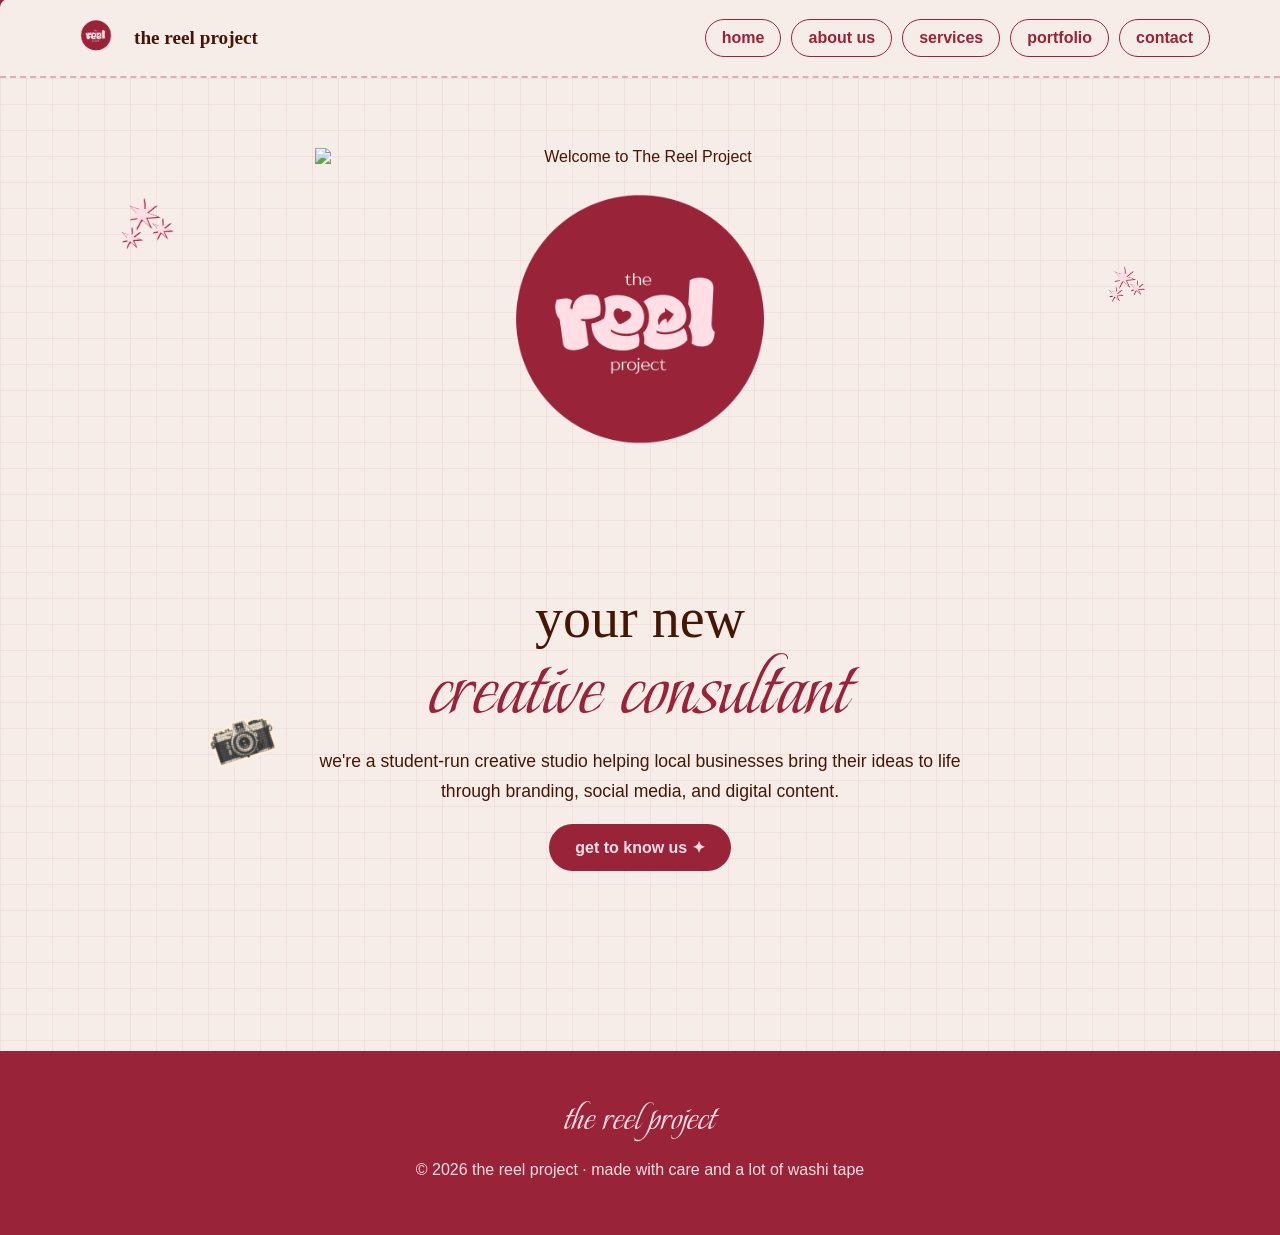
==== commit 8c85d710: "Update index.html" ====
--- a/index.html
+++ b/index.html
@@ -118,23 +118,3 @@
 
 </body>
 </html>
-
-  </main>
-<footer>
-  <div class="foot-logo">
-    the reel project
-  </div>
-  <p>
-    © 2026 the reel project · made with care (and a lot of washi tape)
-  </p>
-</footer>
-
-<script src="script.js"></script>
-
-</body>
-</html>
-
-  <script src="script.js"></script>
-
-</body>
-</html>
--- a/style.css
+++ b/style.css
@@ -4,7 +4,7 @@
   --maroon: #992339;
   --cream: #f6ede9;
   --paper: #fffdfb;
-  --shadow: rgba(68,23,4,0.15);
+  --shadow: rgba(68, 23, 4, 0.15);
 }
 
 * {
@@ -17,25 +17,24 @@
 
 body {
   margin: 0;
-  background:
-    linear-gradient(rgba(153,35,57,0.055) 1px, transparent 1px),
-    linear-gradient(90deg, rgba(153,35,57,0.055) 1px, transparent 1px),
-    var(--cream);
-
+  background-color: var(--cream);
+  background-image:
+    linear-gradient(rgba(153, 35, 57, 0.06) 1px, transparent 1px),
+    linear-gradient(90deg, rgba(153, 35, 57, 0.06) 1px, transparent 1px);
   background-size: 26px 26px;
-
   color: var(--brown);
-
-  font-family:
-    'Open Sauce One',
-    sans-serif;
-
+  font-family: "Open Sauce One", sans-serif;
   overflow-x: hidden;
 }
 
 a {
   color: inherit;
   text-decoration: none;
+}
+
+img {
+  max-width: 100%;
+  display: block;
 }
 
 
@@ -45,34 +44,27 @@
   position: fixed;
   pointer-events: none;
   z-index: 9999;
-
-  font-size: 24px;
-
+  font-size: 22px;
   color: var(--maroon);
-
   transform: translate(-50%, -50%);
-
-  transition:
-    transform .2s ease,
-    font-size .2s ease;
+  transition: transform 0.2s ease;
 }
 
 .cursor.hover {
-  transform:
-    translate(-50%, -50%)
-    scale(1.8);
-
-  font-size: 28px;
-}
-
-@media (hover:hover) and (pointer:fine) {
-
-  body,
+  transform: translate(-50%, -50%) scale(1.8) rotate(15deg);
+}
+
+@media (hover: hover) and (pointer: fine) {
+  body {
+    cursor: none;
+  }
+
   a,
-  button {
+  button,
+  input,
+  textarea {
     cursor: none;
   }
-
 }
 
 
@@ -81,703 +73,687 @@
 header {
   position: sticky;
   top: 0;
-
-  z-index: 500;
-
-  background: rgba(246,237,233,.94);
-
+  z-index: 1000;
+  background: rgba(246, 237, 233, 0.94);
   backdrop-filter: blur(8px);
-
-  border-bottom:
-    2px dashed
-    rgba(153,35,57,.35);
+  border-bottom: 2px dashed rgba(153, 35, 57, 0.3);
 }
 
 .nav-wrap {
   max-width: 1200px;
-
-  margin: auto;
-
-  padding:
-    12px 30px;
-
-  display: flex;
-
+  margin: auto;
+  padding: 12px 30px;
+
+  display: flex;
   align-items: center;
-
   justify-content: space-between;
-
-  gap: 25px;
+  gap: 30px;
 }
 
 .brand {
   display: flex;
-
   align-items: center;
-
   gap: 12px;
-
-  font-family:
-    Georgia,
-    serif;
-
+  font-family: "Times New Roman", serif;
   font-weight: bold;
-
-  font-size: 1.15rem;
+  font-size: 1.2rem;
 }
 
 .brand img {
   width: 52px;
   height: 52px;
-
   border-radius: 50%;
-
-  transition:
-    transform .4s ease;
-}
-
-.brand:hover img {
-  transform:
-    rotate(-10deg)
-    scale(1.08);
 }
 
 nav {
   display: flex;
-
   gap: 10px;
-
   flex-wrap: wrap;
-
   justify-content: center;
 }
 
 nav a {
-  padding:
-    9px 17px;
-
-  border:
-    1.5px solid
-    var(--maroon);
-
+  padding: 9px 16px;
+  border: 1.5px solid var(--maroon);
   border-radius: 999px;
-
   color: var(--maroon);
-
-  font-size: .85rem;
-
   font-weight: 600;
-
-  transition:
-    all .25s ease;
+  transition: 0.25s ease;
 }
 
 nav a:hover {
   background: var(--maroon);
-
   color: var(--pink);
-
-  transform:
-    translateY(-3px)
-    rotate(-2deg);
+  transform: translateY(-3px) rotate(-2deg);
 }
 
 
 /* HERO */
 
-.hero-page {
-
-  min-height:
-    calc(100vh - 77px);
-
+.hero {
+  min-height: calc(100vh - 77px);
+  position: relative;
   max-width: 1400px;
-
-  margin: auto;
-
+  margin: auto;
+  padding: 70px 40px 100px;
+
+  display: flex;
+  flex-direction: column;
+  align-items: center;
+  justify-content: center;
+
+  text-align: center;
+  overflow: hidden;
+}
+
+.hero-welcome {
+  width: min(650px, 75vw);
+  margin-bottom: -40px;
   position: relative;
-
-  padding:
-    60px 7vw 80px;
-
+  z-index: 2;
+}
+
+.hero-logo {
+  width: min(430px, 65vw);
+  position: relative;
+  z-index: 3;
+  transition: 0.4s ease;
+}
+
+.hero-logo:hover {
+  transform: rotate(4deg) scale(1.05);
+}
+
+.hero-subtitle {
+  font-family: "Times New Roman", serif;
+  font-size: 3.5rem;
+  margin: 30px 0 0;
+}
+
+.hero-subtitle span {
+  display: block;
+  font-family: "Beau Rivage", cursive;
+  font-size: 5.5rem;
+  color: var(--maroon);
+  line-height: 0.9;
+}
+
+.hero-description {
+  max-width: 650px;
+  font-size: 1.1rem;
+  line-height: 1.7;
+}
+
+.cute-button {
+  display: inline-block;
+  background: var(--maroon);
+  color: var(--pink);
+  padding: 14px 26px;
+  border-radius: 999px;
+  font-weight: bold;
+  border: none;
+  transition: 0.3s ease;
+}
+
+.cute-button:hover {
+  background: var(--brown);
+  transform: translateY(-5px) rotate(-2deg);
+}
+
+.hero-star {
+  position: absolute;
+  width: 100px;
+  animation: float 4s ease-in-out infinite;
+}
+
+.hero-star-one {
+  top: 12%;
+  left: 8%;
+}
+
+.hero-star-two {
+  top: 20%;
+  right: 9%;
+  width: 70px;
+}
+
+.hero-camera {
+  position: absolute;
+  width: 100px;
+  left: 15%;
+  bottom: 20%;
+  animation: float 5s ease-in-out infinite;
+}
+
+.floating-scrap {
+  position: absolute;
+  width: 150px;
+  pointer-events: none;
+  animation: float 5s ease-in-out infinite;
+}
+
+.scrap-one {
+  left: 3%;
+  bottom: 10%;
+  transform: rotate(-8deg);
+}
+
+.scrap-two {
+  right: 4%;
+  top: 55%;
+  transform: rotate(8deg);
+}
+
+.scrap-three {
+  right: 15%;
+  bottom: 5%;
+  width: 120px;
+}
+
+
+/* ANIMATIONS */
+
+@keyframes float {
+
+  0%,
+  100% {
+    transform: translateY(0) rotate(-3deg);
+  }
+
+  50% {
+    transform: translateY(-12px) rotate(4deg);
+  }
+}
+
+.reveal {
+  opacity: 0;
+  transform: translateY(40px);
+  transition: 0.8s ease;
+}
+
+.reveal.visible {
+  opacity: 1;
+  transform: translateY(0);
+}
+
+
+/* PAGE HEADERS */
+
+.page {
+  min-height: calc(100vh - 77px);
+}
+
+.page-header {
+  max-width: 850px;
+  margin: auto;
+  padding: 110px 30px 70px;
+  text-align: center;
+  position: relative;
+}
+
+.page-header h1 {
+  font-family: "Times New Roman", serif;
+  font-size: 5rem;
+  margin: 10px 0;
+}
+
+.page-header p:not(.script-heading) {
+  font-size: 1.1rem;
+  line-height: 1.7;
+}
+
+.script-heading {
+  font-family: "Beau Rivage", cursive;
+  color: var(--maroon);
+  font-size: 2.7rem;
+  margin: 0;
+}
+
+.page-star,
+.page-camera {
+  position: absolute;
+  width: 80px;
+}
+
+.page-star {
+  right: 8%;
+  top: 80px;
+}
+
+.page-camera {
+  left: 8%;
+  top: 90px;
+}
+
+
+/* PAPER CARDS */
+
+.scrapbook-section {
+  max-width: 900px;
+  margin: auto;
+  padding: 30px;
+}
+
+.paper-card {
+  background: var(--paper);
+  padding: 70px;
+  box-shadow: 0 15px 30px var(--shadow);
+  transform: rotate(-1deg);
+  position: relative;
+}
+
+.paper-card h2 {
+  font-size: 3rem;
+}
+
+.paper-card p {
+  font-size: 1.1rem;
+  line-height: 1.8;
+}
+
+.paper-decoration {
+  position: absolute;
+  width: 130px;
+  right: -50px;
+  top: -50px;
+}
+
+
+/* TEAM */
+
+.team-section {
+  text-align: center;
+  padding: 100px 30px;
+}
+
+.team-section h2 {
+  font-size: 3rem;
+}
+
+.team-grid {
+  display: flex;
+  justify-content: center;
+  gap: 80px;
+  flex-wrap: wrap;
+  margin-top: 60px;
+}
+
+.team-member {
+  transition: 0.3s ease;
+}
+
+.team-member:hover {
+  transform: translateY(-10px) rotate(-3deg);
+}
+
+.avatar {
+  width: 160px;
+  height: 160px;
+  border-radius: 50%;
+  background: var(--pink);
+  border: 3px solid var(--maroon);
+
+  display: flex;
+  align-items: center;
+  justify-content: center;
+
+  font-family: "Times New Roman", serif;
+  font-size: 4rem;
+  color: var(--maroon);
+  margin: auto;
+}
+
+.team-member h3 {
+  font-family: "Beau Rivage", cursive;
+  font-size: 2.2rem;
+  margin-bottom: 0;
+}
+
+
+/* ACHIEVEMENT */
+
+.achievement-section {
+  padding: 70px 30px 120px;
+}
+
+.achievement-card {
+  max-width: 750px;
+  margin: auto;
+  padding: 40px;
+  background: var(--paper);
+  border: 2px dashed var(--maroon);
+  display: flex;
+  gap: 30px;
+  align-items: center;
+}
+
+.achievement-card img {
+  width: 70px;
+}
+
+.achievement-card h2 {
+  font-size: 2rem;
+}
+
+
+/* SERVICES */
+
+.services-grid {
+  max-width: 1200px;
+  margin: auto;
+  padding: 30px;
+  display: grid;
+  grid-template-columns: repeat(3, 1fr);
+  gap: 35px;
+}
+
+.service-card {
+  position: relative;
+  background: var(--paper);
+  padding: 50px 35px;
+  box-shadow: 0 12px 25px var(--shadow);
+  transition: 0.35s ease;
+}
+
+.service-card:hover {
+  transform: translateY(-12px) rotate(-2deg);
+}
+
+.service-card:nth-child(2) {
+  transform: rotate(2deg);
+}
+
+.service-card:nth-child(2):hover {
+  transform: translateY(-12px) rotate(0deg);
+}
+
+.service-card h2 {
+  font-size: 2.5rem;
+}
+
+.service-card p {
+  line-height: 1.7;
+}
+
+.service-card ul {
+  line-height: 2;
+  padding-left: 20px;
+}
+
+.service-number {
+  color: var(--maroon);
+  font-weight: bold;
+}
+
+.service-scrap {
+  position: absolute;
+  width: 100px;
+  right: -25px;
+  top: -40px;
+}
+
+.cta-section {
+  text-align: center;
+  padding: 100px 30px;
+}
+
+.cta-section h2 {
+  font-size: 3rem;
+}
+
+
+/* PORTFOLIO */
+
+.portfolio-grid {
+  max-width: 1200px;
+  margin: auto;
+  padding: 30px;
+
+  display: grid;
+  grid-template-columns: repeat(3, 1fr);
+  gap: 45px;
+}
+
+.project-card {
+  background: var(--paper);
+  padding: 15px 15px 25px;
+  box-shadow: 0 12px 25px var(--shadow);
+  transition: 0.4s ease;
+  cursor: pointer;
+}
+
+.project-card:nth-child(1) {
+  transform: rotate(-3deg);
+}
+
+.project-card:nth-child(2) {
+  transform: rotate(2deg);
+}
+
+.project-card:nth-child(3) {
+  transform: rotate(-1deg);
+}
+
+.project-card:hover {
+  transform: translateY(-12px) rotate(0deg) scale(1.04);
+}
+
+.project-image {
+  height: 280px;
   overflow: hidden;
-}
-
-
-/* WELCOME */
-
-.welcome-text {
-
-  font-family:
-    'Beau Rivage',
-    cursive;
-
-  font-size:
-    clamp(5rem, 10vw, 10rem);
-
-  line-height: .8;
-
-  color: var(--brown);
-
+  background: var(--pink);
+}
+
+.project-image img {
+  width: 100%;
+  height: 100%;
+  object-fit: cover;
+  transition: 0.5s ease;
+}
+
+.project-card:hover img {
+  transform: scale(1.08);
+}
+
+.project-info {
+  padding: 20px 8px 5px;
+}
+
+.project-info span {
+  color: var(--maroon);
+  font-weight: bold;
+}
+
+.project-info h2 {
+  margin: 5px 0;
+}
+
+
+/* MODAL */
+
+.modal {
+  position: fixed;
+  inset: 0;
+  z-index: 5000;
+
+  display: flex;
+  align-items: center;
+  justify-content: center;
+
+  background: rgba(68, 23, 4, 0.7);
+  backdrop-filter: blur(8px);
+
+  opacity: 0;
+  pointer-events: none;
+  transition: 0.3s ease;
+}
+
+.modal.active {
+  opacity: 1;
+  pointer-events: auto;
+}
+
+.modal-content {
+  background: var(--paper);
+  width: min(650px, 90%);
+  padding: 30px;
   position: relative;
-
-  z-index: 5;
-
-  transform:
-    rotate(-4deg);
-
-  margin-left: 1vw;
-}
-
-
-/* LOGO */
-
-.hero-logo {
-
-  width:
-    clamp(280px, 32vw, 500px);
-
+}
+
+.modal-content img {
+  width: 100%;
+  max-height: 400px;
+  object-fit: cover;
+}
+
+.close-modal {
   position: absolute;
-
-  top: 25%;
-
-  left: 50%;
-
-  transform:
-    translateX(-50%)
-    rotate(-4deg);
-
-  filter:
-    drop-shadow(
-      0 15px 12px
-      rgba(68,23,4,.15)
-    );
-
-  transition:
-    transform .5s ease;
-}
-
-.hero-logo:hover {
-
-  transform:
-    translateX(-50%)
-    rotate(3deg)
-    scale(1.05);
-
-}
-
-
-/* CAMERA */
-
-.hero-camera {
-
-  position: absolute;
-
-  width:
-    clamp(80px, 9vw, 140px);
-
-  top: 20%;
-
-  left: 17%;
-
-  transform:
-    rotate(-12deg);
-
-  filter:
-    drop-shadow(
-      0 7px 5px
-      rgba(68,23,4,.2)
-    );
-
-  animation:
-    cameraFloat 4s ease-in-out infinite;
-}
-
-@keyframes cameraFloat {
-
-  0%,100% {
-    transform:
-      translateY(0)
-      rotate(-12deg);
-  }
-
-  50% {
-    transform:
-      translateY(-12px)
-      rotate(-5deg);
-  }
-
-}
-
-
-/* STARS */
-
-.hero-star {
-
-  position: absolute;
-
-  filter:
-    drop-shadow(
-      0 6px 5px
-      rgba(68,23,4,.15)
-    );
-
-  animation:
-    starFloat 4s ease-in-out infinite;
-}
-
-.star-one {
-
-  width:
-    clamp(70px, 9vw, 130px);
-
-  top: 10%;
-
-  right: 12%;
-
-  transform:
-    rotate(10deg);
-}
-
-.star-two {
-
-  width:
-    clamp(50px, 6vw, 90px);
-
-  bottom: 20%;
-
-  left: 8%;
-
-  animation-delay:
-    1.5s;
-}
-
-@keyframes starFloat {
-
-  0%,100% {
-    transform:
-      translateY(0)
-      rotate(0deg);
-  }
-
-  50% {
-    transform:
-      translateY(-14px)
-      rotate(10deg);
-  }
-
-}
-
-
-/* TAGLINE */
-
-.hero-tagline {
-
-  position: absolute;
-
-  top: 63%;
-
-  left: 50%;
-
-  transform:
-    translateX(-50%)
-    rotate(-2deg);
-
-  font-family:
-    Georgia,
-    serif;
-
-  font-size:
-    clamp(2.5rem, 5vw, 5rem);
-
+  top: 10px;
+  right: 10px;
+
+  width: 40px;
+  height: 40px;
+
+  border: none;
+  border-radius: 50%;
+
+  background: var(--maroon);
+  color: var(--pink);
+
+  font-size: 25px;
+}
+
+.modal-tag {
+  display: block;
+  color: var(--maroon);
+  margin-top: 20px;
+  font-weight: bold;
+}
+
+
+/* CONTACT */
+
+.contact-page {
+  max-width: 1100px;
+  margin: auto;
+  padding: 30px;
+  display: grid;
+  grid-template-columns: 1fr 1fr;
+  gap: 60px;
+}
+
+.contact-card {
+  background: var(--paper);
+  padding: 50px;
+  box-shadow: 0 12px 25px var(--shadow);
+}
+
+.contact-card h2 {
+  font-size: 2.5rem;
+}
+
+form {
+  display: flex;
+  flex-direction: column;
+  gap: 12px;
+}
+
+input,
+textarea {
+  font-family: inherit;
+  padding: 14px;
+  border: 1.5px solid var(--maroon);
+  background: var(--pink);
+  border-radius: 10px;
+}
+
+textarea {
+  resize: vertical;
+}
+
+.contact-details {
+  display: flex;
+  flex-direction: column;
+  justify-content: center;
+  gap: 20px;
+}
+
+.contact-details a {
+  font-size: 1.1rem;
+  border-bottom: 2px dotted var(--maroon);
+  width: fit-content;
+}
+
+
+/* FOOTER */
+
+footer {
+  background: var(--maroon);
+  color: var(--pink);
   text-align: center;
-
-  white-space: nowrap;
-}
-
-.hero-tagline span {
-
-  display: block;
-
-  font-family:
-    'Beau Rivage',
-    cursive;
-
-  font-size:
-    clamp(4rem, 7vw, 7rem);
-
-  color:
-    var(--maroon);
-
-  margin-top:
-    -10px;
-}
-
-
-/* NOTES */
-
-.hero-note,
-.scrap-note {
-
-  position: absolute;
-
-  font-family:
-    'Beau Rivage',
-    cursive;
-
-  color:
-    var(--maroon);
-
-  font-size:
-    clamp(1.5rem, 2.5vw, 2.5rem);
-
-  line-height: 1;
-
-  text-align: center;
-}
-
-.note-one {
-
-  top: 13%;
-
-  left: 5%;
-
-  transform:
-    rotate(-8deg);
-}
-
-.note-two {
-
-  right: 6%;
-
-  bottom: 22%;
-
-  transform:
-    rotate(7deg);
-}
-
-
-/* TAPE */
-
-.tape {
-
-  position: absolute;
-
-  width: 130px;
-
-  height: 38px;
-
-  background:
-    repeating-linear-gradient(
-      45deg,
-      var(--pink) 0 8px,
-      #fff 8px 16px
-    );
-
-  opacity: .9;
-
-  box-shadow:
-    0 3px 6px
-    rgba(68,23,4,.15);
-}
-
-.tape-one {
-
-  top: 25%;
-
-  right: 20%;
-
-  transform:
-    rotate(8deg);
-}
-
-.tape-two {
-
-  bottom: 12%;
-
-  left: 27%;
-
-  transform:
-    rotate(-10deg);
-}
-
-
-/* DOODLES */
-
-.tiny-doodle {
-
-  position: absolute;
-
-  font-size: 3rem;
-
-  color: var(--maroon);
-
-  animation:
-    floatDoodle 4s ease-in-out infinite;
-}
-
-.doodle-one {
-  top: 30%;
-  right: 5%;
-}
-
-.doodle-two {
-  top: 53%;
-  left: 6%;
-  animation-delay: 1s;
-}
-
-.doodle-three {
-  bottom: 10%;
-  right: 30%;
-  animation-delay: 2s;
-}
-
-@keyframes floatDoodle {
-
-  0%,100% {
-    transform:
-      translateY(0)
-      rotate(0);
-  }
-
-  50% {
-    transform:
-      translateY(-10px)
-      rotate(12deg);
-  }
-
-}
-
-
-/* DESCRIPTION */
-
-.hero-description {
-
-  position: absolute;
-
-  bottom: 6%;
-
-  right: 7%;
-
-  width:
-    min(400px, 35vw);
-
-  text-align: center;
-
-  font-size:
-    1rem;
-
-  line-height:
-    1.6;
-}
-
-.hero-description p {
-
-  margin-bottom:
-    20px;
-}
-
-
-/* BUTTON */
-
-.scrap-button {
-
-  display:
-    inline-block;
-
-  background:
-    var(--maroon);
-
-  color:
-    var(--pink);
-
-  padding:
-    14px 26px;
-
-  border-radius:
-    999px;
-
-  font-weight:
-    bold;
-
-  transition:
-    all .25s ease;
-}
-
-.scrap-button:hover {
-
-  background:
-    var(--brown);
-
-  transform:
-    translateY(-5px)
-    rotate(-2deg);
-}
-
-
-/* STICKER */
-
-.bottom-sticker {
-
-  position: absolute;
-
-  bottom: 4%;
-
-  left: 5%;
-
-  background:
-    var(--paper);
-
-  padding:
-    12px 22px;
-
-  border:
-    1px dashed
-    var(--maroon);
-
-  transform:
-    rotate(-4deg);
-
-  font-size:
-    .75rem;
-
-  text-transform:
-    uppercase;
-
-  letter-spacing:
-    1px;
-}
-
-
-/* ANIMATION */
-
-.reveal {
-
-  opacity: 0;
-
-  transform:
-    translateY(35px);
-
-  transition:
-    opacity .8s ease,
-    transform .8s ease;
-}
-
-.reveal.visible {
-
-  opacity: 1;
-
-  transform:
-    translateY(0);
+  padding: 40px 20px;
+  margin-top: 80px;
+}
+
+.foot-logo {
+  font-family: "Beau Rivage", cursive;
+  font-size: 2.5rem;
 }
 
 
 /* MOBILE */
 
-@media(max-width:800px) {
+@media (max-width: 850px) {
 
   .nav-wrap {
-
-    flex-direction:
-      column;
-
-  }
-
-  .hero-page {
-
-    min-height:
-      900px;
-
-  }
-
-  .welcome-text {
-
-    text-align:
-      center;
-
-    margin-top:
-      20px;
+    flex-direction: column;
+  }
+
+  .hero-subtitle {
+    font-size: 2.5rem;
+  }
+
+  .hero-subtitle span {
+    font-size: 4rem;
+  }
+
+  .page-header h1 {
+    font-size: 3.5rem;
+  }
+
+  .services-grid,
+  .portfolio-grid,
+  .contact-page {
+    grid-template-columns: 1fr;
+  }
+
+  .paper-card {
+    padding: 40px 25px;
+  }
+
+}
+
+@media (max-width: 600px) {
+
+  .hero-welcome {
+    width: 90vw;
   }
 
   .hero-logo {
-
-    top:
-      28%;
-
-    width:
-      300px;
+    width: 75vw;
+  }
+
+  .hero-star {
+    width: 60px;
   }
 
   .hero-camera {
-
-    top:
-      21%;
-
-    left:
-      5%;
-
-    width:
-      75px;
-  }
-
-  .star-one {
-
-    top:
-      16%;
-
-    right:
-      3%;
-  }
-
-  .hero-tagline {
-
-    top:
-      59%;
-
-    white-space:
-      normal;
-
-    width:
-      90%;
-  }
-
-  .hero-description {
-
-    position:
-      absolute;
-
-    bottom:
-      7%;
-
-    left:
-      50%;
-
-    right:
-      auto;
-
-    transform:
-      translateX(-50%);
-
-    width:
-      85%;
-  }
-
-  .note-one {
-
-    top:
-      20%;
-
-    left:
-      3%;
-
-    font-size:
-      1.2rem;
-  }
-
-  .note-two {
-
-    display:
-      none;
-  }
-
-}
+    width: 70px;
+    left: 5%;
+  }
+
+  .team-grid {
+    gap: 50px;
+  }
+
+}
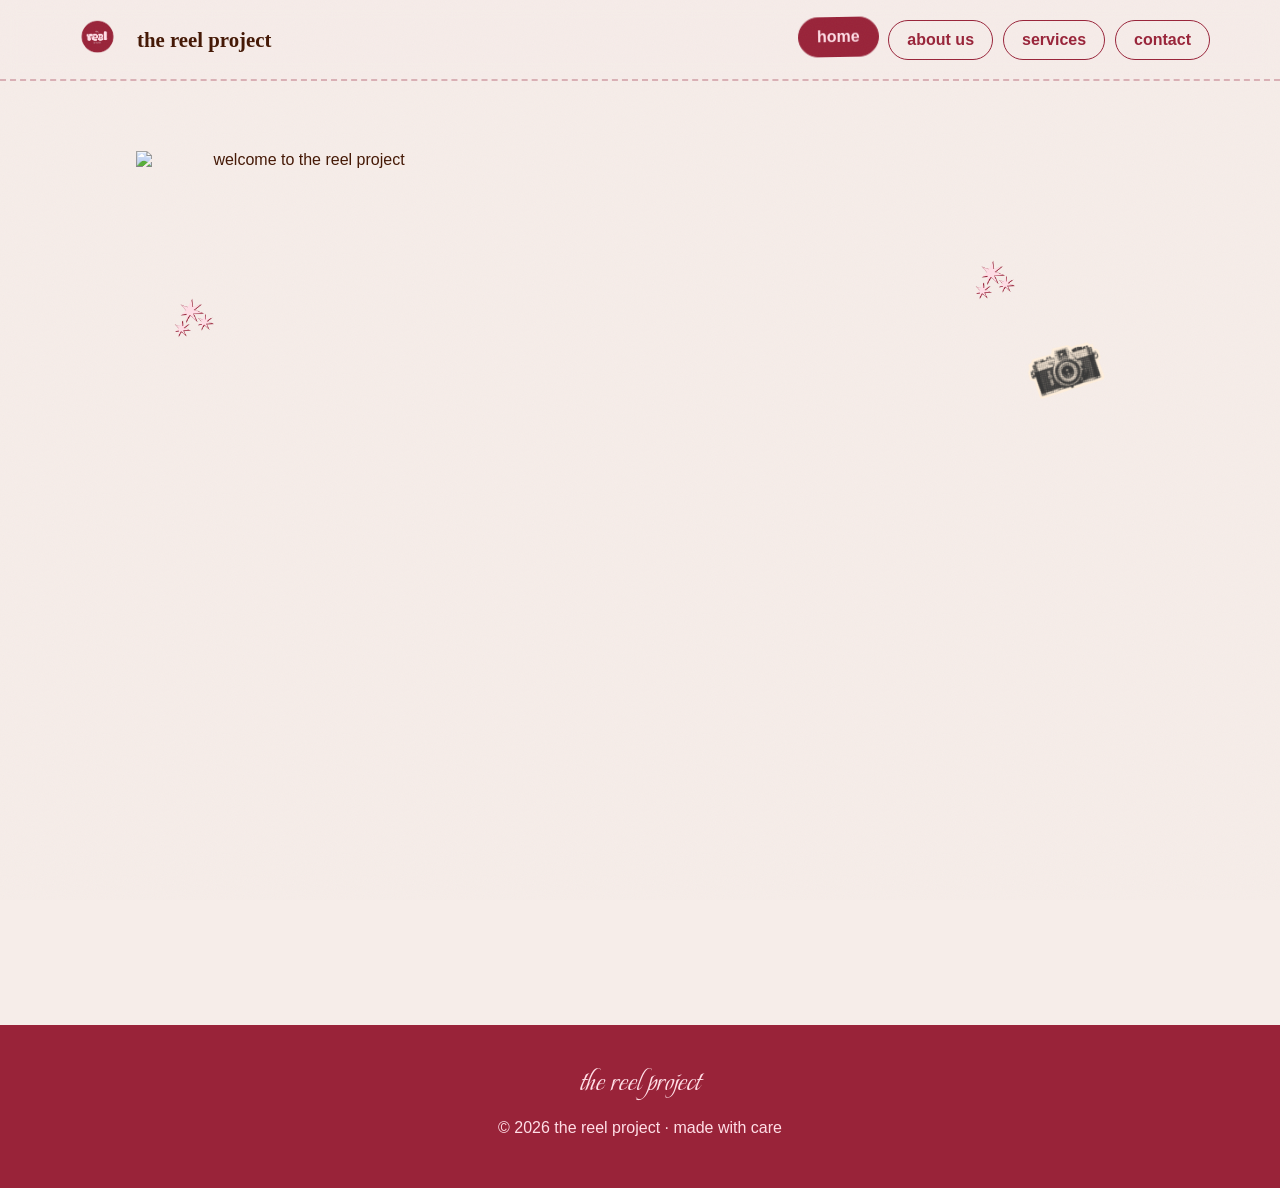
==== commit aecc865d: "Update index.html" ====
--- a/index.html
+++ b/index.html
@@ -1,120 +1,162 @@
 <!DOCTYPE html>
+
 <html lang="en">
+
 <head>
-  <meta charset="UTF-8">
-  <meta name="viewport" content="width=device-width, initial-scale=1.0">
 
-  <title>The Reel Project</title>
+<meta charset="UTF-8">
 
-  <link rel="preconnect" href="https://fonts.googleapis.com">
-  <link rel="preconnect" href="https://fonts.gstatic.com" crossorigin>
+<meta name="viewport" content="width=device-width, initial-scale=1.0">
 
-  <link href="https://fonts.googleapis.com/css2?family=Beau+Rivage&display=swap" rel="stylesheet">
+<title>The Reel Project</title>
 
-  <link href="https://api.fontshare.com/v2/css?f[]=open-sauce-one@400,500,600,700&display=swap" rel="stylesheet">
+<link rel="stylesheet" href="style.css">
 
-  <link rel="stylesheet" href="style.css">
 </head>
+
 
 <body>
 
-  <!-- CUSTOM CURSOR -->
-  <div class="cursor">✦</div>
 
-  <!-- NAVIGATION -->
-  <header>
-    <div class="nav-wrap">
+<header>
 
-      <a href="index.html" class="brand">
-        <img src="assets/logo.png" alt="The Reel Project logo">
-        <span>the reel project</span>
-      </a>
+<div class="nav-wrap">
 
-      <nav>
-        <a href="index.html">home</a>
-        <a href="about.html">about us</a>
-        <a href="services.html">services</a>
-        <a href="portfolio.html">portfolio</a>
-        <a href="contact.html">contact</a>
-      </nav>
+<div class="brand">
 
-    </div>
-  </header>
+<img src="assets/logo.png" alt="The Reel Project logo">
+
+<span>the reel project</span>
+
+</div>
 
 
-  <!-- HERO PAGE -->
-  <main>
+<nav>
 
-    <section class="hero">
+<ul>
 
-      <!-- BIG DECORATIVE STAR -->
-      <img
-        src="assets/stars.png"
-        alt=""
-        class="hero-star hero-star-one"
-      >
+<li>
+<a href="index.html" class="active">
+home
+</a>
+</li>
 
-      <!-- SECOND STAR -->
-      <img
-        src="assets/stars.png"
-        alt=""
-        class="hero-star hero-star-two"
-      >
+<li>
+<a href="about.html">
+about us
+</a>
+</li>
 
-      <!-- CAMERA -->
-      <img
-        src="assets/cameria.png"
-        alt=""
-        class="hero-camera"
-      >
+<li>
+<a href="services.html">
+services
+</a>
+</li>
 
-      <!-- YOUR SCRAPBOOK "WELCOME TO" IMAGE -->
-      <img
-        src="assets/hero.png"
-        alt="Welcome to The Reel Project"
-        class="hero-welcome"
-      >
+<li>
+<a href="contact.html">
+contact
+</a>
+</li>
 
-      <!-- LOGO -->
-      <img
-        src="assets/logo.png"
-        alt="The Reel Project"
-        class="hero-logo"
-      >
+</ul>
 
-      <p class="hero-subtitle">
-        your new
-        <span>creative consultant</span>
-      </p>
+</nav>
 
-      <p class="hero-description">
-        we're a student-run creative studio helping local businesses
-        bring their ideas to life through branding, social media,
-        and digital content.
-      </p>
+</div>
 
-      <a href="about.html" class="cute-button">
-        get to know us ✦
-      </a>
-
-      <!-- FLOATING SCRAPBOOK PIECES -->
-      <img src="assets/scrap1.png" class="floating-scrap scrap-one" alt="">
-      <img src="assets/scrap2.png" class="floating-scrap scrap-two" alt="">
-      <img src="assets/scrap3.png" class="floating-scrap scrap-three" alt="">
-
-    </section>
-
-  </main>
+</header>
 
 
-  <!-- FOOTER -->
-  <footer>
-    <div class="foot-logo">the reel project</div>
-    <p>© 2026 the reel project · made with care and a lot of washi tape</p>
-  </footer>
+
+<main class="page hero">
 
 
-  <script src="script.js"></script>
+<!-- YOUR CUSTOM WELCOME IMAGE -->
+
+<img
+src="assets/hero.png"
+alt="welcome to the reel project"
+class="hero-welcome"
+>
+
+
+<!-- HERO STARS -->
+
+<img
+src="assets/stars.png"
+class="hero-star star-one"
+alt=""
+>
+
+<img
+src="assets/stars.png"
+class="hero-star star-two"
+alt=""
+>
+
+
+<!-- CAMERA -->
+
+<img
+src="assets/cameria.png"
+class="hero-camera"
+alt=""
+>
+
+
+<!-- MAIN LOGO -->
+
+<img
+src="assets/logo.png"
+class="hero-logo reveal"
+alt="The Reel Project"
+>
+
+
+<!-- SCRIPT -->
+
+<div class="hero-script reveal">
+
+your new
+<br>
+
+creative consultant
+
+</div>
+
+
+<p class="hero-description reveal">
+
+We're a student-run creative studio helping local businesses
+build beautiful brands and stronger digital presences.
+
+</p>
+
+
+</main>
+
+
+
+<footer>
+
+<div class="footer-logo">
+
+the reel project
+
+</div>
+
+<p>
+
+© 2026 the reel project · made with care
+
+</p>
+
+</footer>
+
+
+<script src="script.js"></script>
 
 </body>
+
 </html>
--- a/style.css
+++ b/style.css
@@ -1,3 +1,8 @@
+@import url('https://fonts.googleapis.com/css2?family=Beau+Rivage&display=swap');
+
+@import url('https://api.fontshare.com/v2/css?f[]=open-sauce-one@400,500,600,700&display=swap');
+
+
 :root {
   --pink: #ffdee6;
   --brown: #441704;
@@ -7,6 +12,11 @@
   --shadow: rgba(68, 23, 4, 0.15);
 }
 
+
+/* ================================
+   RESET
+================================ */
+
 * {
   box-sizing: border-box;
 }
@@ -18,63 +28,54 @@
 body {
   margin: 0;
   background-color: var(--cream);
-  background-image:
-    linear-gradient(rgba(153, 35, 57, 0.06) 1px, transparent 1px),
-    linear-gradient(90deg, rgba(153, 35, 57, 0.06) 1px, transparent 1px);
-  background-size: 26px 26px;
   color: var(--brown);
-  font-family: "Open Sauce One", sans-serif;
+  font-family: 'Open Sauce One', sans-serif;
   overflow-x: hidden;
 }
 
-a {
-  color: inherit;
-  text-decoration: none;
-}
-
-img {
-  max-width: 100%;
-  display: block;
-}
-
-
-/* CURSOR */
-
-.cursor {
+
+/* ================================
+   PAPER BACKGROUND
+================================ */
+
+body::before {
+  content: "";
   position: fixed;
+  inset: 0;
   pointer-events: none;
   z-index: 9999;
-  font-size: 22px;
-  color: var(--maroon);
-  transform: translate(-50%, -50%);
-  transition: transform 0.2s ease;
-}
-
-.cursor.hover {
-  transform: translate(-50%, -50%) scale(1.8) rotate(15deg);
-}
-
-@media (hover: hover) and (pointer: fine) {
-  body {
-    cursor: none;
-  }
-
-  a,
-  button,
-  input,
-  textarea {
-    cursor: none;
-  }
-}
-
-
-/* NAVIGATION */
+  opacity: 0.035;
+  background-image: url("data:image/svg+xml,%3Csvg xmlns='http://www.w3.org/2000/svg' width='120' height='120'%3E%3Cfilter id='n'%3E%3CfeTurbulence type='fractalNoise' baseFrequency='0.9' numOctaves='2'/%3E%3C/filter%3E%3Crect width='100%25' height='100%25' filter='url(%23n)'/%3E%3C/svg%3E");
+}
+
+
+/* ================================
+   TYPOGRAPHY
+================================ */
+
+h1,
+h2,
+h3 {
+  margin: 0;
+  font-family: 'Times New Roman', serif;
+  color: var(--brown);
+}
+
+.script {
+  font-family: 'Beau Rivage', cursive;
+  font-weight: 400;
+}
+
+
+/* ================================
+   NAVIGATION
+================================ */
 
 header {
   position: sticky;
   top: 0;
   z-index: 1000;
-  background: rgba(246, 237, 233, 0.94);
+  background: rgba(246, 237, 233, 0.95);
   backdrop-filter: blur(8px);
   border-bottom: 2px dashed rgba(153, 35, 57, 0.3);
 }
@@ -94,48 +95,68 @@
   display: flex;
   align-items: center;
   gap: 12px;
-  font-family: "Times New Roman", serif;
+}
+
+.brand img {
+  width: 55px;
+  height: 55px;
+  object-fit: contain;
+}
+
+.brand span {
+  font-family: 'Times New Roman', serif;
+  font-size: 1.3rem;
   font-weight: bold;
-  font-size: 1.2rem;
-}
-
-.brand img {
-  width: 52px;
-  height: 52px;
-  border-radius: 50%;
-}
-
-nav {
+}
+
+nav ul {
+  list-style: none;
   display: flex;
   gap: 10px;
-  flex-wrap: wrap;
-  justify-content: center;
+  margin: 0;
+  padding: 0;
 }
 
 nav a {
-  padding: 9px 16px;
+  display: block;
+  padding: 10px 18px;
   border: 1.5px solid var(--maroon);
   border-radius: 999px;
+
   color: var(--maroon);
+  text-decoration: none;
   font-weight: 600;
+
   transition: 0.25s ease;
 }
 
-nav a:hover {
+nav a:hover,
+nav a.active {
   background: var(--maroon);
   color: var(--pink);
-  transform: translateY(-3px) rotate(-2deg);
-}
-
-
-/* HERO */
+  transform: translateY(-3px) rotate(-1deg);
+}
+
+
+/* ================================
+   GENERAL PAGE
+================================ */
+
+.page {
+  max-width: 1200px;
+  min-height: calc(100vh - 80px);
+  margin: auto;
+  padding: 80px 40px 100px;
+}
+
+
+/* ================================
+   HERO
+================================ */
 
 .hero {
-  min-height: calc(100vh - 77px);
+  min-height: calc(100vh - 80px);
   position: relative;
-  max-width: 1400px;
-  margin: auto;
-  padding: 70px 40px 100px;
 
   display: flex;
   flex-direction: column;
@@ -146,614 +167,555 @@
   overflow: hidden;
 }
 
+
+/* HERO WELCOME IMAGE */
+
 .hero-welcome {
-  width: min(650px, 75vw);
-  margin-bottom: -40px;
+  position: absolute;
+
+  top: 70px;
+  left: 8%;
+
+  width: 330px;
+  max-width: 30vw;
+
+  z-index: 2;
+}
+
+
+/* MAIN LOGO */
+
+.hero-logo {
+  width: 430px;
+  max-width: 55vw;
+
+  margin-top: 40px;
+
   position: relative;
-  z-index: 2;
-}
-
-.hero-logo {
-  width: min(430px, 65vw);
+  z-index: 5;
+
+  transition: transform 0.4s ease;
+}
+
+.hero-logo:hover {
+  transform: rotate(-3deg) scale(1.04);
+}
+
+
+/* HERO SCRIPT */
+
+.hero-script {
+  margin-top: 20px;
+
+  font-family: 'Beau Rivage', cursive;
+  font-size: 5.5rem;
+  line-height: 0.9;
+
   position: relative;
-  z-index: 3;
-  transition: 0.4s ease;
-}
-
-.hero-logo:hover {
-  transform: rotate(4deg) scale(1.05);
-}
-
-.hero-subtitle {
-  font-family: "Times New Roman", serif;
-  font-size: 3.5rem;
-  margin: 30px 0 0;
-}
-
-.hero-subtitle span {
-  display: block;
-  font-family: "Beau Rivage", cursive;
-  font-size: 5.5rem;
-  color: var(--maroon);
-  line-height: 0.9;
-}
+  z-index: 5;
+}
+
+
+/* HERO DESCRIPTION */
 
 .hero-description {
   max-width: 650px;
-  font-size: 1.1rem;
+
+  margin-top: 35px;
+
+  font-size: 1.15rem;
   line-height: 1.7;
-}
-
-.cute-button {
-  display: inline-block;
-  background: var(--maroon);
-  color: var(--pink);
-  padding: 14px 26px;
-  border-radius: 999px;
-  font-weight: bold;
-  border: none;
-  transition: 0.3s ease;
-}
-
-.cute-button:hover {
-  background: var(--brown);
-  transform: translateY(-5px) rotate(-2deg);
-}
+
+  position: relative;
+  z-index: 5;
+}
+
+
+/* ================================
+   HERO CAMERA
+================================ */
+
+.hero-camera {
+  position: absolute;
+
+  top: 25%;
+  right: 10%;
+
+  width: 110px;
+  height: auto;
+
+  z-index: 3;
+
+  animation: floatCamera 5s ease-in-out infinite;
+}
+
+
+/* ================================
+   HERO STARS
+================================ */
 
 .hero-star {
   position: absolute;
-  width: 100px;
-  animation: float 4s ease-in-out infinite;
-}
-
-.hero-star-one {
-  top: 12%;
-  left: 8%;
-}
-
-.hero-star-two {
-  top: 20%;
-  right: 9%;
-  width: 70px;
-}
-
-.hero-camera {
-  position: absolute;
-  width: 100px;
-  left: 15%;
-  bottom: 20%;
-  animation: float 5s ease-in-out infinite;
-}
-
-.floating-scrap {
-  position: absolute;
-  width: 150px;
-  pointer-events: none;
-  animation: float 5s ease-in-out infinite;
-}
-
-.scrap-one {
-  left: 3%;
-  bottom: 10%;
-  transform: rotate(-8deg);
-}
-
-.scrap-two {
-  right: 4%;
-  top: 55%;
-  transform: rotate(8deg);
-}
-
-.scrap-three {
-  right: 15%;
-  bottom: 5%;
-  width: 120px;
-}
-
-
-/* ANIMATIONS */
-
-@keyframes float {
-
+
+  width: 75px;
+  height: auto;
+
+  z-index: 2;
+
+  animation: floatStar 4s ease-in-out infinite;
+}
+
+.star-one {
+  top: 22%;
+  left: 10%;
+}
+
+.star-two {
+  top: 18%;
+  right: 17%;
+}
+
+.star-three {
+  bottom: 18%;
+  left: 18%;
+}
+
+.star-four {
+  bottom: 12%;
+  right: 12%;
+}
+
+
+@keyframes floatStar {
   0%,
   100% {
-    transform: translateY(0) rotate(-3deg);
+    transform: translateY(0) rotate(-5deg);
   }
 
   50% {
-    transform: translateY(-12px) rotate(4deg);
-  }
-}
-
-.reveal {
-  opacity: 0;
-  transform: translateY(40px);
-  transition: 0.8s ease;
-}
-
-.reveal.visible {
-  opacity: 1;
-  transform: translateY(0);
-}
-
-
-/* PAGE HEADERS */
-
-.page {
-  min-height: calc(100vh - 77px);
-}
-
-.page-header {
-  max-width: 850px;
-  margin: auto;
-  padding: 110px 30px 70px;
+    transform: translateY(-12px) rotate(5deg);
+  }
+}
+
+
+@keyframes floatCamera {
+  0%,
+  100% {
+    transform: translateY(0) rotate(4deg);
+  }
+
+  50% {
+    transform: translateY(-15px) rotate(-4deg);
+  }
+}
+
+
+/* ================================
+   PAGE TITLES
+================================ */
+
+.page-kicker {
   text-align: center;
+
+  color: var(--maroon);
+
+  font-family: 'Beau Rivage', cursive;
+  font-size: 2.5rem;
+}
+
+.page-title {
+  text-align: center;
+
+  font-size: 4rem;
+
+  margin-top: 5px;
+}
+
+
+/* ================================
+   SCRAPBOOK PAPER
+================================ */
+
+.scrapbook-grid {
+  display: grid;
+
+  grid-template-columns: repeat(2, 1fr);
+
+  gap: 60px;
+
+  margin-top: 70px;
+}
+
+.paper {
   position: relative;
-}
-
-.page-header h1 {
-  font-family: "Times New Roman", serif;
-  font-size: 5rem;
-  margin: 10px 0;
-}
-
-.page-header p:not(.script-heading) {
-  font-size: 1.1rem;
-  line-height: 1.7;
-}
-
-.script-heading {
-  font-family: "Beau Rivage", cursive;
-  color: var(--maroon);
-  font-size: 2.7rem;
-  margin: 0;
-}
-
-.page-star,
-.page-camera {
+
+  background: var(--paper);
+
+  padding: 50px 45px;
+
+  box-shadow: 0 12px 25px var(--shadow);
+
+  transform: rotate(-1.5deg);
+
+  transition: 0.35s ease;
+}
+
+.paper:nth-child(even) {
+  transform: rotate(1.5deg);
+}
+
+.paper:hover {
+  transform: translateY(-10px) rotate(0deg);
+  box-shadow: 0 20px 35px rgba(68, 23, 4, 0.2);
+}
+
+.paper h2 {
+  font-size: 2rem;
+  margin-bottom: 20px;
+}
+
+.paper p {
+  font-size: 1.05rem;
+  line-height: 1.8;
+}
+
+
+/* ================================
+   PAPER TAPE
+================================ */
+
+.tape {
   position: absolute;
-  width: 80px;
-}
-
-.page-star {
-  right: 8%;
-  top: 80px;
-}
-
-.page-camera {
-  left: 8%;
-  top: 90px;
-}
-
-
-/* PAPER CARDS */
-
-.scrapbook-section {
-  max-width: 900px;
-  margin: auto;
-  padding: 30px;
-}
-
-.paper-card {
+
+  width: 100px;
+  height: 30px;
+
+  top: -15px;
+  left: 50%;
+
+  transform: translateX(-50%) rotate(-3deg);
+
+  background: var(--pink);
+
+  box-shadow: 0 3px 6px var(--shadow);
+}
+
+
+/* ================================
+   SERVICES
+================================ */
+
+.services-grid {
+  display: grid;
+
+  grid-template-columns: repeat(3, 1fr);
+
+  gap: 40px;
+
+  margin-top: 70px;
+}
+
+.service-card {
   background: var(--paper);
-  padding: 70px;
-  box-shadow: 0 15px 30px var(--shadow);
-  transform: rotate(-1deg);
-  position: relative;
-}
-
-.paper-card h2 {
-  font-size: 3rem;
-}
-
-.paper-card p {
-  font-size: 1.1rem;
-  line-height: 1.8;
-}
-
-.paper-decoration {
-  position: absolute;
-  width: 130px;
-  right: -50px;
-  top: -50px;
-}
-
-
-/* TEAM */
-
-.team-section {
+
+  padding: 45px 35px;
+
+  min-height: 280px;
+
+  box-shadow: 0 10px 25px var(--shadow);
+
+  transition: 0.35s ease;
+
   text-align: center;
-  padding: 100px 30px;
-}
-
-.team-section h2 {
-  font-size: 3rem;
-}
-
-.team-grid {
-  display: flex;
-  justify-content: center;
-  gap: 80px;
-  flex-wrap: wrap;
-  margin-top: 60px;
-}
-
-.team-member {
-  transition: 0.3s ease;
-}
-
-.team-member:hover {
-  transform: translateY(-10px) rotate(-3deg);
-}
-
-.avatar {
-  width: 160px;
-  height: 160px;
-  border-radius: 50%;
-  background: var(--pink);
-  border: 3px solid var(--maroon);
-
-  display: flex;
-  align-items: center;
-  justify-content: center;
-
-  font-family: "Times New Roman", serif;
-  font-size: 4rem;
-  color: var(--maroon);
-  margin: auto;
-}
-
-.team-member h3 {
-  font-family: "Beau Rivage", cursive;
-  font-size: 2.2rem;
-  margin-bottom: 0;
-}
-
-
-/* ACHIEVEMENT */
-
-.achievement-section {
-  padding: 70px 30px 120px;
-}
-
-.achievement-card {
-  max-width: 750px;
-  margin: auto;
-  padding: 40px;
-  background: var(--paper);
-  border: 2px dashed var(--maroon);
-  display: flex;
-  gap: 30px;
-  align-items: center;
-}
-
-.achievement-card img {
-  width: 70px;
-}
-
-.achievement-card h2 {
-  font-size: 2rem;
-}
-
-
-/* SERVICES */
-
-.services-grid {
-  max-width: 1200px;
-  margin: auto;
-  padding: 30px;
-  display: grid;
-  grid-template-columns: repeat(3, 1fr);
-  gap: 35px;
-}
-
-.service-card {
-  position: relative;
-  background: var(--paper);
-  padding: 50px 35px;
-  box-shadow: 0 12px 25px var(--shadow);
-  transition: 0.35s ease;
-}
-
-.service-card:hover {
-  transform: translateY(-12px) rotate(-2deg);
+}
+
+.service-card:nth-child(1) {
+  transform: rotate(-3deg);
 }
 
 .service-card:nth-child(2) {
   transform: rotate(2deg);
 }
 
-.service-card:nth-child(2):hover {
-  transform: translateY(-12px) rotate(0deg);
+.service-card:nth-child(3) {
+  transform: rotate(-1deg);
+}
+
+.service-card:hover {
+  transform: translateY(-12px) rotate(0deg) scale(1.03);
 }
 
 .service-card h2 {
-  font-size: 2.5rem;
+  font-size: 2rem;
+  margin-bottom: 20px;
 }
 
 .service-card p {
   line-height: 1.7;
 }
 
-.service-card ul {
-  line-height: 2;
-  padding-left: 20px;
-}
-
-.service-number {
-  color: var(--maroon);
-  font-weight: bold;
-}
-
-.service-scrap {
-  position: absolute;
-  width: 100px;
-  right: -25px;
-  top: -40px;
-}
-
-.cta-section {
-  text-align: center;
-  padding: 100px 30px;
-}
-
-.cta-section h2 {
-  font-size: 3rem;
-}
-
-
-/* PORTFOLIO */
+
+/* ================================
+   PORTFOLIO
+================================ */
 
 .portfolio-grid {
-  max-width: 1200px;
-  margin: auto;
-  padding: 30px;
-
   display: grid;
+
   grid-template-columns: repeat(3, 1fr);
-  gap: 45px;
-}
-
-.project-card {
+
+  gap: 40px;
+
+  margin-top: 70px;
+}
+
+.project {
   background: var(--paper);
-  padding: 15px 15px 25px;
-  box-shadow: 0 12px 25px var(--shadow);
-  transition: 0.4s ease;
+
+  padding: 12px 12px 25px;
+
+  box-shadow: 0 10px 20px var(--shadow);
+
   cursor: pointer;
-}
-
-.project-card:nth-child(1) {
+
+  transition: 0.35s ease;
+}
+
+.project:hover {
+  transform: translateY(-12px) rotate(0deg) scale(1.03);
+}
+
+.project:nth-child(1) {
   transform: rotate(-3deg);
 }
 
-.project-card:nth-child(2) {
+.project:nth-child(2) {
   transform: rotate(2deg);
 }
 
-.project-card:nth-child(3) {
-  transform: rotate(-1deg);
-}
-
-.project-card:hover {
-  transform: translateY(-12px) rotate(0deg) scale(1.04);
+.project:nth-child(3) {
+  transform: rotate(-2deg);
 }
 
 .project-image {
-  height: 280px;
+  width: 100%;
+  height: 240px;
+
+  background: var(--pink);
+
   overflow: hidden;
-  background: var(--pink);
 }
 
 .project-image img {
   width: 100%;
   height: 100%;
+
   object-fit: cover;
-  transition: 0.5s ease;
-}
-
-.project-card:hover img {
+
+  transition: transform 0.5s ease;
+}
+
+.project:hover img {
   transform: scale(1.08);
 }
 
 .project-info {
-  padding: 20px 8px 5px;
-}
-
-.project-info span {
-  color: var(--maroon);
-  font-weight: bold;
-}
-
-.project-info h2 {
-  margin: 5px 0;
-}
-
-
-/* MODAL */
-
-.modal {
-  position: fixed;
-  inset: 0;
-  z-index: 5000;
-
-  display: flex;
-  align-items: center;
-  justify-content: center;
-
-  background: rgba(68, 23, 4, 0.7);
-  backdrop-filter: blur(8px);
-
-  opacity: 0;
-  pointer-events: none;
-  transition: 0.3s ease;
-}
-
-.modal.active {
-  opacity: 1;
-  pointer-events: auto;
-}
-
-.modal-content {
+  padding: 18px 8px 5px;
+}
+
+.project-info h3 {
+  font-size: 1.5rem;
+}
+
+.project-info p {
+  line-height: 1.5;
+}
+
+
+/* ================================
+   CONTACT
+================================ */
+
+.contact-grid {
+  display: grid;
+
+  grid-template-columns: 1fr 1fr;
+
+  gap: 70px;
+
+  margin-top: 70px;
+}
+
+.contact-paper {
   background: var(--paper);
-  width: min(650px, 90%);
-  padding: 30px;
-  position: relative;
-}
-
-.modal-content img {
-  width: 100%;
-  max-height: 400px;
-  object-fit: cover;
-}
-
-.close-modal {
-  position: absolute;
-  top: 10px;
-  right: 10px;
-
-  width: 40px;
-  height: 40px;
-
-  border: none;
-  border-radius: 50%;
-
-  background: var(--maroon);
-  color: var(--pink);
-
-  font-size: 25px;
-}
-
-.modal-tag {
-  display: block;
-  color: var(--maroon);
-  margin-top: 20px;
-  font-weight: bold;
-}
-
-
-/* CONTACT */
-
-.contact-page {
-  max-width: 1100px;
-  margin: auto;
-  padding: 30px;
-  display: grid;
-  grid-template-columns: 1fr 1fr;
-  gap: 60px;
-}
-
-.contact-card {
-  background: var(--paper);
-  padding: 50px;
+
+  padding: 45px;
+
   box-shadow: 0 12px 25px var(--shadow);
-}
-
-.contact-card h2 {
-  font-size: 2.5rem;
+
+  transform: rotate(-1deg);
 }
 
 form {
   display: flex;
   flex-direction: column;
-  gap: 12px;
+
+  gap: 15px;
+}
+
+label {
+  color: var(--maroon);
+  font-weight: bold;
 }
 
 input,
 textarea {
+  width: 100%;
+
+  padding: 14px;
+
+  border: 1.5px solid var(--maroon);
+  border-radius: 10px;
+
+  background: var(--pink);
+
   font-family: inherit;
-  padding: 14px;
-  border: 1.5px solid var(--maroon);
-  background: var(--pink);
-  border-radius: 10px;
-}
-
-textarea {
-  resize: vertical;
-}
-
-.contact-details {
+}
+
+button {
+  border: none;
+
+  padding: 14px 25px;
+
+  border-radius: 999px;
+
+  background: var(--maroon);
+  color: var(--pink);
+
+  font-family: inherit;
+  font-weight: bold;
+
+  cursor: pointer;
+
+  transition: 0.25s ease;
+}
+
+button:hover {
+  background: var(--brown);
+  transform: translateY(-3px);
+}
+
+.contact-info {
   display: flex;
   flex-direction: column;
+
   justify-content: center;
+
   gap: 20px;
 }
 
-.contact-details a {
-  font-size: 1.1rem;
+.contact-note {
+  font-family: 'Beau Rivage', cursive;
+  font-size: 3rem;
+  color: var(--maroon);
+}
+
+.contact-info a {
+  color: var(--brown);
+
+  font-weight: bold;
+
   border-bottom: 2px dotted var(--maroon);
+
   width: fit-content;
 }
 
 
-/* FOOTER */
+/* ================================
+   FOOTER
+================================ */
 
 footer {
   background: var(--maroon);
+
   color: var(--pink);
+
   text-align: center;
-  padding: 40px 20px;
-  margin-top: 80px;
-}
-
-.foot-logo {
-  font-family: "Beau Rivage", cursive;
-  font-size: 2.5rem;
-}
-
-
-/* MOBILE */
-
-@media (max-width: 850px) {
+
+  padding: 35px;
+}
+
+footer .footer-logo {
+  font-family: 'Beau Rivage', cursive;
+
+  font-size: 2rem;
+}
+
+
+/* ================================
+   SCROLL ANIMATION
+================================ */
+
+.reveal {
+  opacity: 0;
+
+  transform: translateY(40px);
+
+  transition:
+    opacity 0.8s ease,
+    transform 0.8s ease;
+}
+
+.reveal.visible {
+  opacity: 1;
+
+  transform: translateY(0);
+}
+
+
+/* ================================
+   MOBILE
+================================ */
+
+@media (max-width: 800px) {
 
   .nav-wrap {
     flex-direction: column;
   }
 
-  .hero-subtitle {
-    font-size: 2.5rem;
-  }
-
-  .hero-subtitle span {
+  nav ul {
+    flex-wrap: wrap;
+    justify-content: center;
+  }
+
+  .hero-welcome {
+    width: 220px;
+    top: 40px;
+    left: 5%;
+  }
+
+  .hero-logo {
+    width: 300px;
+  }
+
+  .hero-script {
     font-size: 4rem;
   }
 
-  .page-header h1 {
-    font-size: 3.5rem;
-  }
-
+  .hero-camera {
+    width: 75px;
+    right: 5%;
+  }
+
+  .scrapbook-grid,
   .services-grid,
   .portfolio-grid,
-  .contact-page {
+  .contact-grid {
     grid-template-columns: 1fr;
   }
 
-  .paper-card {
-    padding: 40px 25px;
-  }
-
-}
-
-@media (max-width: 600px) {
-
-  .hero-welcome {
-    width: 90vw;
-  }
-
-  .hero-logo {
-    width: 75vw;
-  }
-
-  .hero-star {
-    width: 60px;
-  }
-
-  .hero-camera {
-    width: 70px;
-    left: 5%;
-  }
-
-  .team-grid {
-    gap: 50px;
-  }
-
-}
+  .page-title {
+    font-size: 3rem;
+  }
+
+}
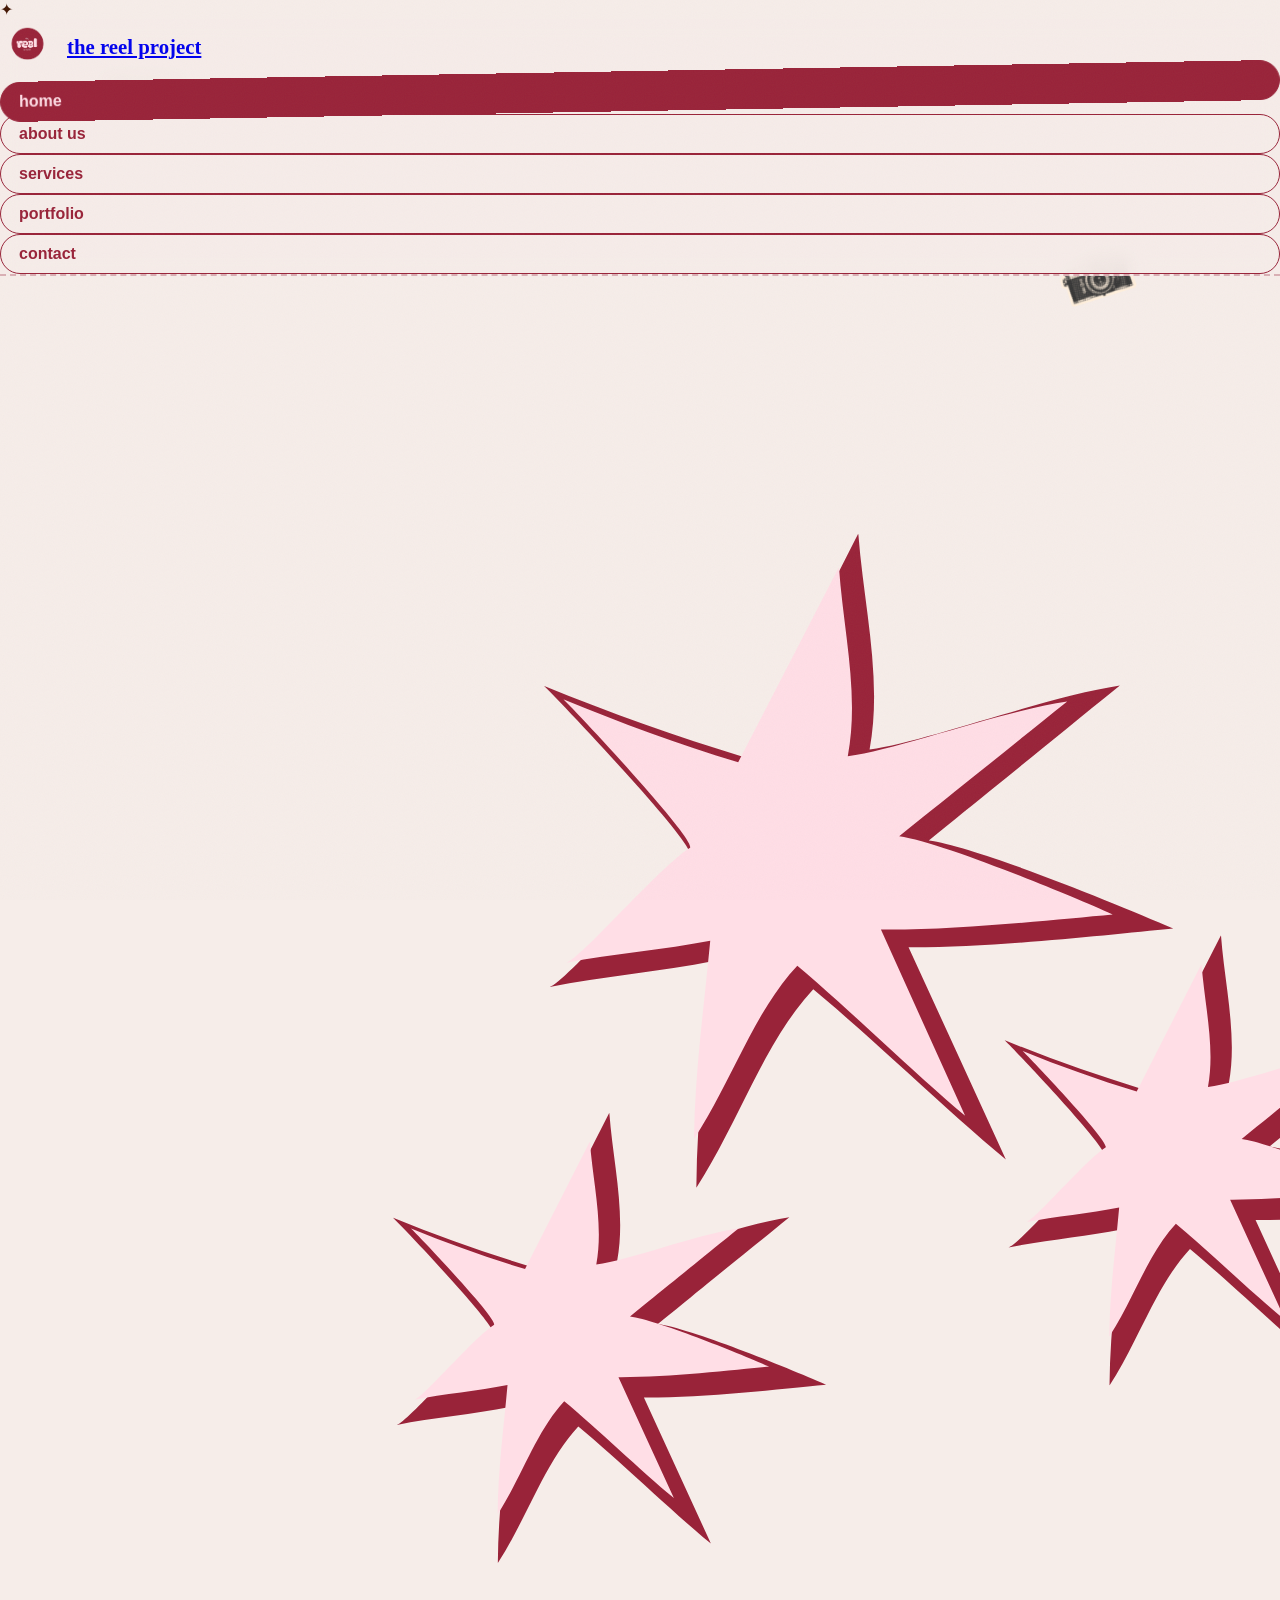
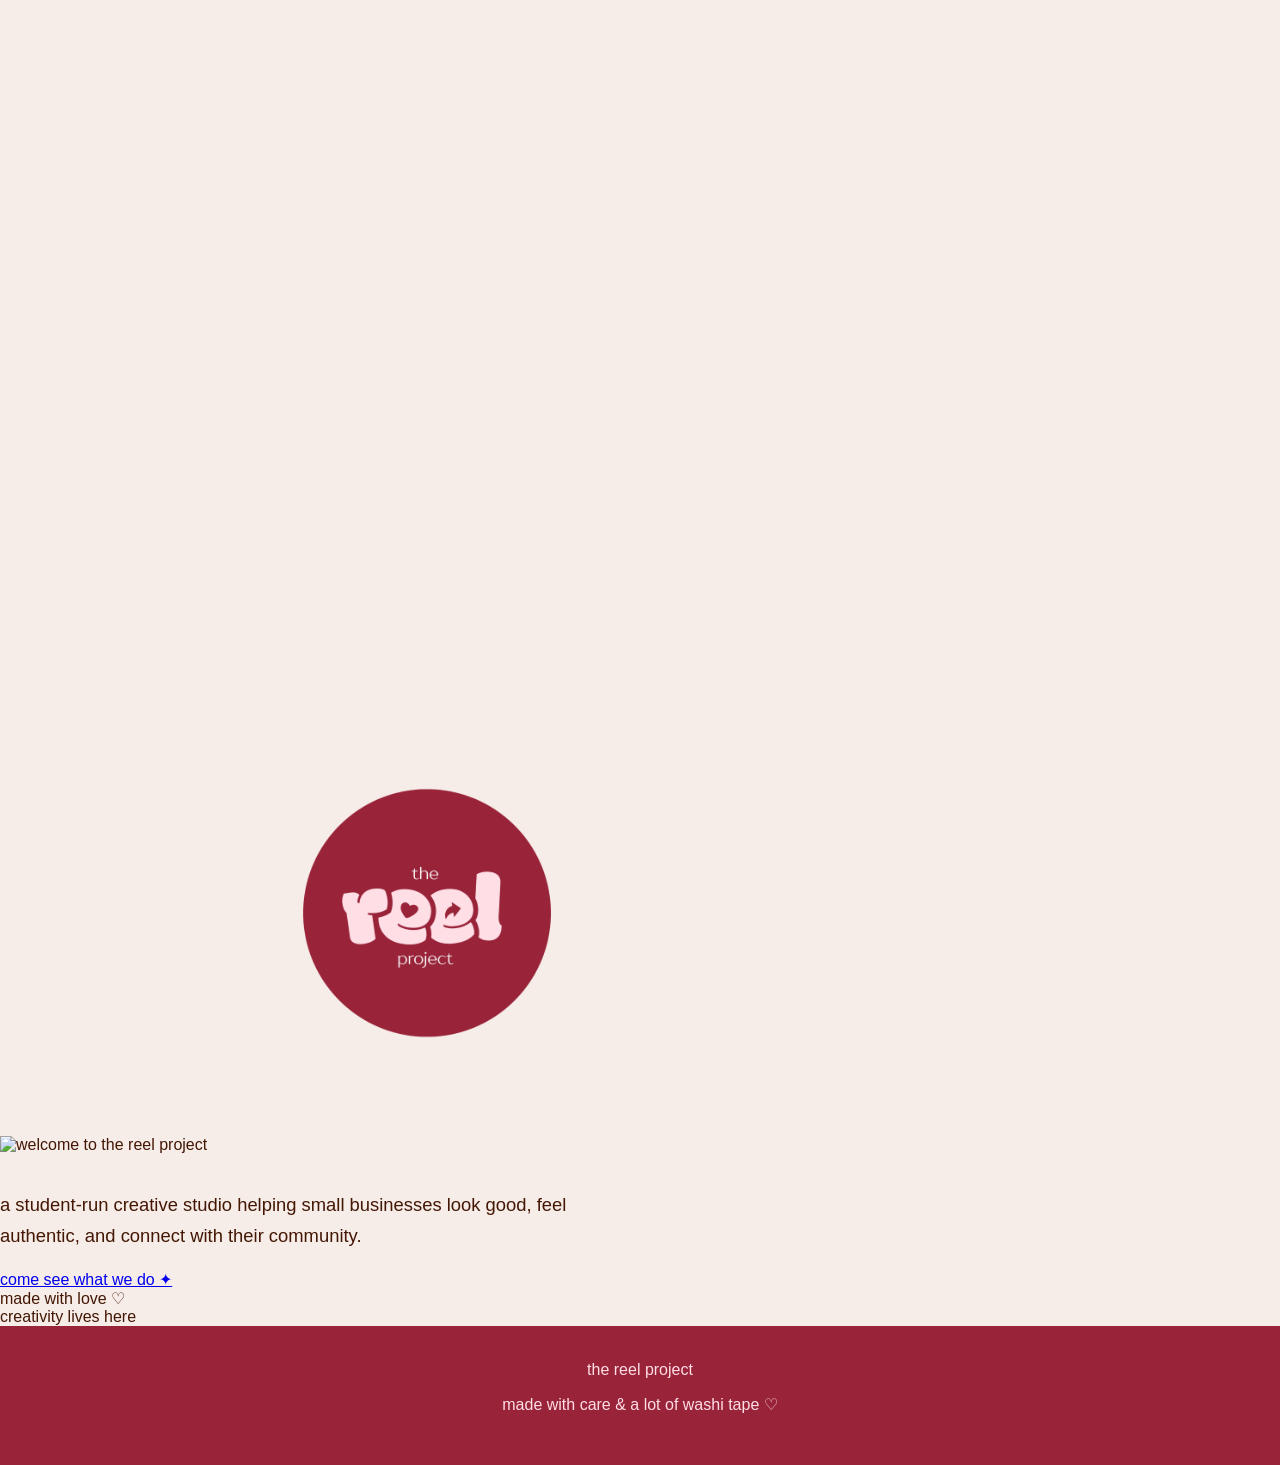
==== commit b5bc49cb: "Update index.html" ====
--- a/index.html
+++ b/index.html
@@ -1,162 +1,107 @@
 <!DOCTYPE html>
+<html lang="en">
+<head>
+  <meta charset="UTF-8">
+  <meta name="viewport" content="width=device-width, initial-scale=1.0">
 
-<html lang="en">
+  <title>the reel project</title>
 
-<head>
+  <link rel="preconnect" href="https://fonts.googleapis.com">
+  <link rel="preconnect" href="https://fonts.gstatic.com" crossorigin>
 
-<meta charset="UTF-8">
+  <link href="https://fonts.googleapis.com/css2?family=Beau+Rivage&display=swap" rel="stylesheet">
+  <link href="https://api.fontshare.com/v2/css?f[]=open-sauce-one@400,500,600,700&display=swap" rel="stylesheet">
 
-<meta name="viewport" content="width=device-width, initial-scale=1.0">
-
-<title>The Reel Project</title>
-
-<link rel="stylesheet" href="style.css">
-
+  <link rel="stylesheet" href="style.css">
 </head>
-
 
 <body>
 
+  <div class="custom-cursor">✦</div>
 
-<header>
+  <header>
+    <div class="nav-container">
 
-<div class="nav-wrap">
+      <a href="index.html" class="brand">
+        <img src="assets/logo.png" alt="the reel project logo">
+        <span>the reel project</span>
+      </a>
 
-<div class="brand">
+      <nav>
+        <a href="index.html" class="active">home</a>
+        <a href="about.html">about us</a>
+        <a href="services.html">services</a>
+        <a href="portfolio.html">portfolio</a>
+        <a href="contact.html">contact</a>
+      </nav>
 
-<img src="assets/logo.png" alt="The Reel Project logo">
-
-<span>the reel project</span>
-
-</div>
+    </div>
+  </header>
 
 
-<nav>
+  <main>
 
-<ul>
+    <!-- HERO PAGE -->
 
-<li>
-<a href="index.html" class="active">
-home
-</a>
-</li>
+    <section class="hero-page">
 
-<li>
-<a href="about.html">
-about us
-</a>
-</li>
+      <img
+        src="assets/stars.png"
+        class="hero-stars"
+        alt="star decoration"
+      >
 
-<li>
-<a href="services.html">
-services
-</a>
-</li>
+      <img
+        src="assets/cameria.png"
+        class="hero-camera"
+        alt="camera decoration"
+      >
 
-<li>
-<a href="contact.html">
-contact
-</a>
-</li>
+      <div class="hero-welcome">
+        welcome to
+      </div>
 
-</ul>
+      <img
+        src="assets/hero.png"
+        class="hero-art"
+        alt="welcome to the reel project"
+      >
 
-</nav>
+      <img
+        src="assets/logo.png"
+        class="hero-logo"
+        alt="the reel project logo"
+      >
 
-</div>
+      <p class="hero-description">
+        a student-run creative studio helping small businesses
+        look good, feel authentic, and connect with their community.
+      </p>
 
-</header>
+      <a href="about.html" class="cute-button">
+        come see what we do ✦
+      </a>
+
+      <div class="floating-note note-one">
+        made with love ♡
+      </div>
+
+      <div class="floating-note note-two">
+        creativity lives here
+      </div>
+
+    </section>
+
+  </main>
 
 
-
-<main class="page hero">
+  <footer>
+    <div>the reel project</div>
+    <p>made with care & a lot of washi tape ♡</p>
+  </footer>
 
 
-<!-- YOUR CUSTOM WELCOME IMAGE -->
-
-<img
-src="assets/hero.png"
-alt="welcome to the reel project"
-class="hero-welcome"
->
-
-
-<!-- HERO STARS -->
-
-<img
-src="assets/stars.png"
-class="hero-star star-one"
-alt=""
->
-
-<img
-src="assets/stars.png"
-class="hero-star star-two"
-alt=""
->
-
-
-<!-- CAMERA -->
-
-<img
-src="assets/cameria.png"
-class="hero-camera"
-alt=""
->
-
-
-<!-- MAIN LOGO -->
-
-<img
-src="assets/logo.png"
-class="hero-logo reveal"
-alt="The Reel Project"
->
-
-
-<!-- SCRIPT -->
-
-<div class="hero-script reveal">
-
-your new
-<br>
-
-creative consultant
-
-</div>
-
-
-<p class="hero-description reveal">
-
-We're a student-run creative studio helping local businesses
-build beautiful brands and stronger digital presences.
-
-</p>
-
-
-</main>
-
-
-
-<footer>
-
-<div class="footer-logo">
-
-the reel project
-
-</div>
-
-<p>
-
-© 2026 the reel project · made with care
-
-</p>
-
-</footer>
-
-
-<script src="script.js"></script>
+  <script src="script.js"></script>
 
 </body>
-
 </html>
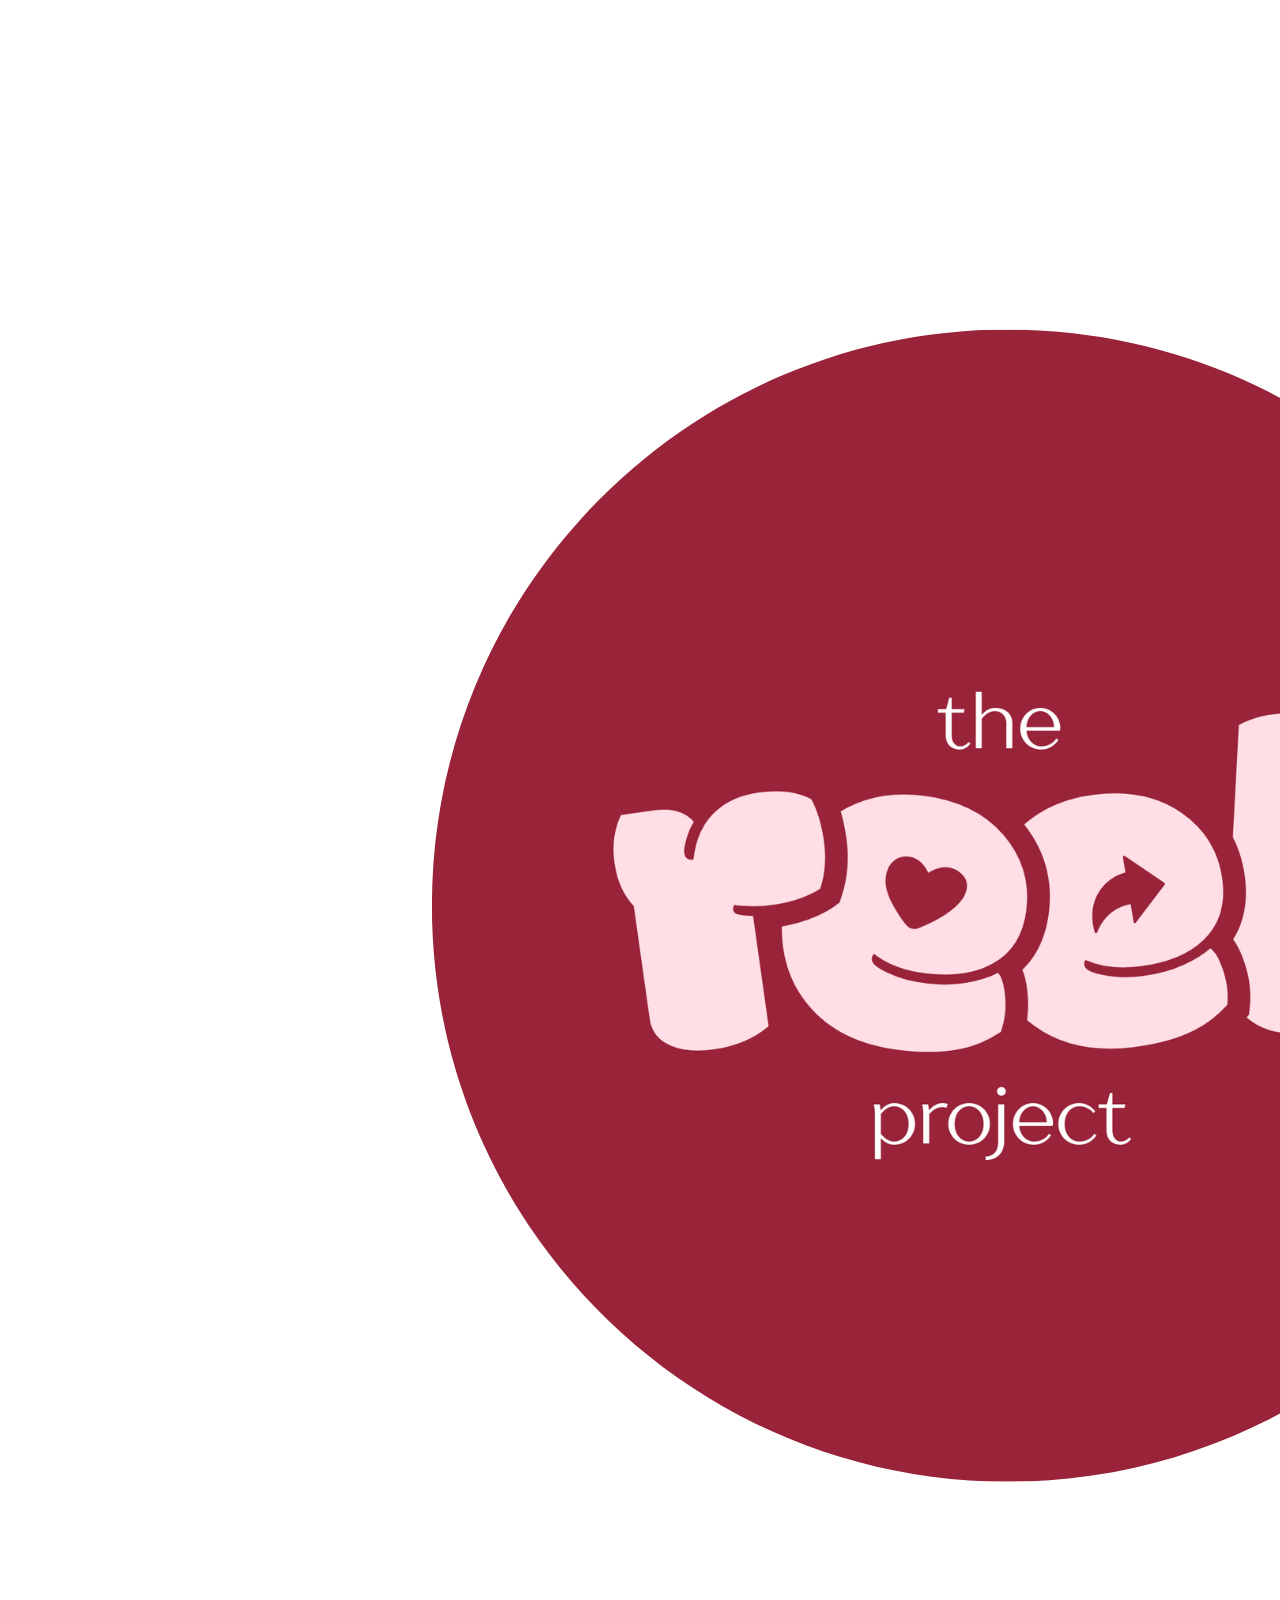
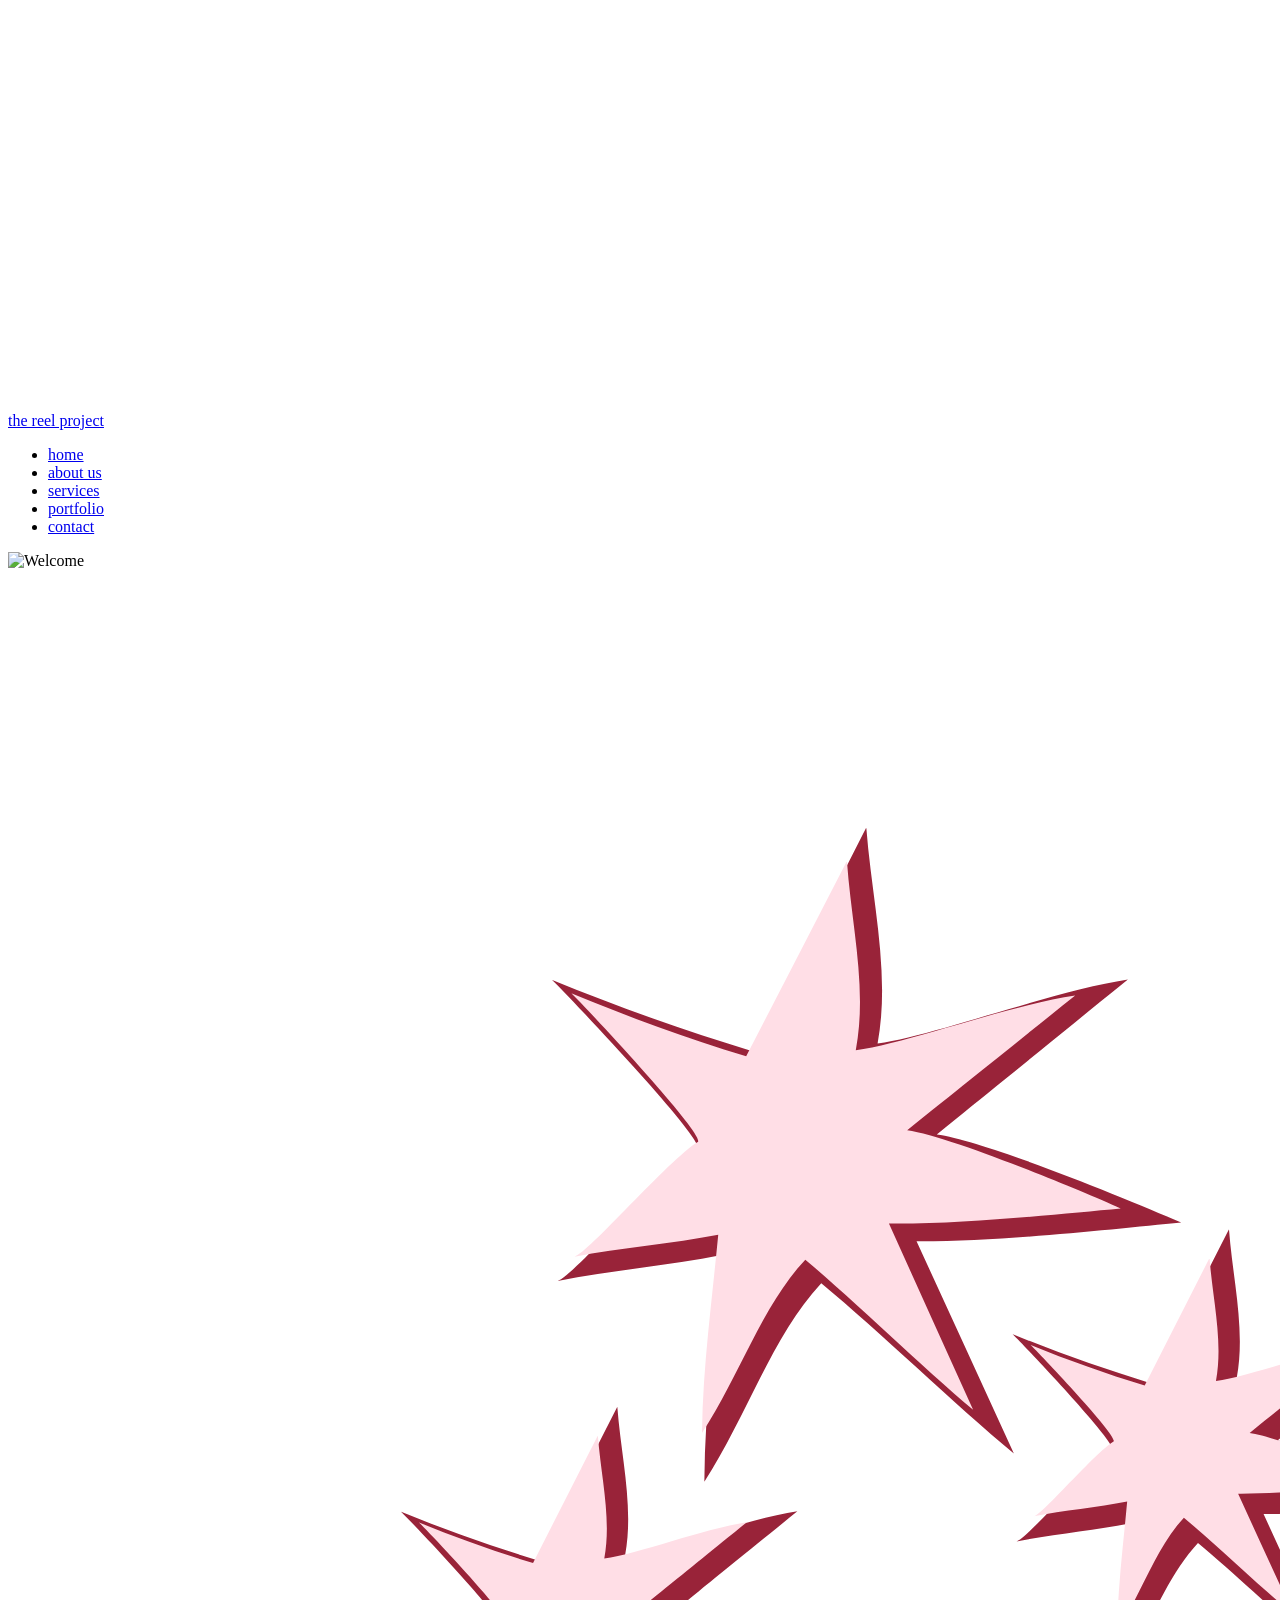
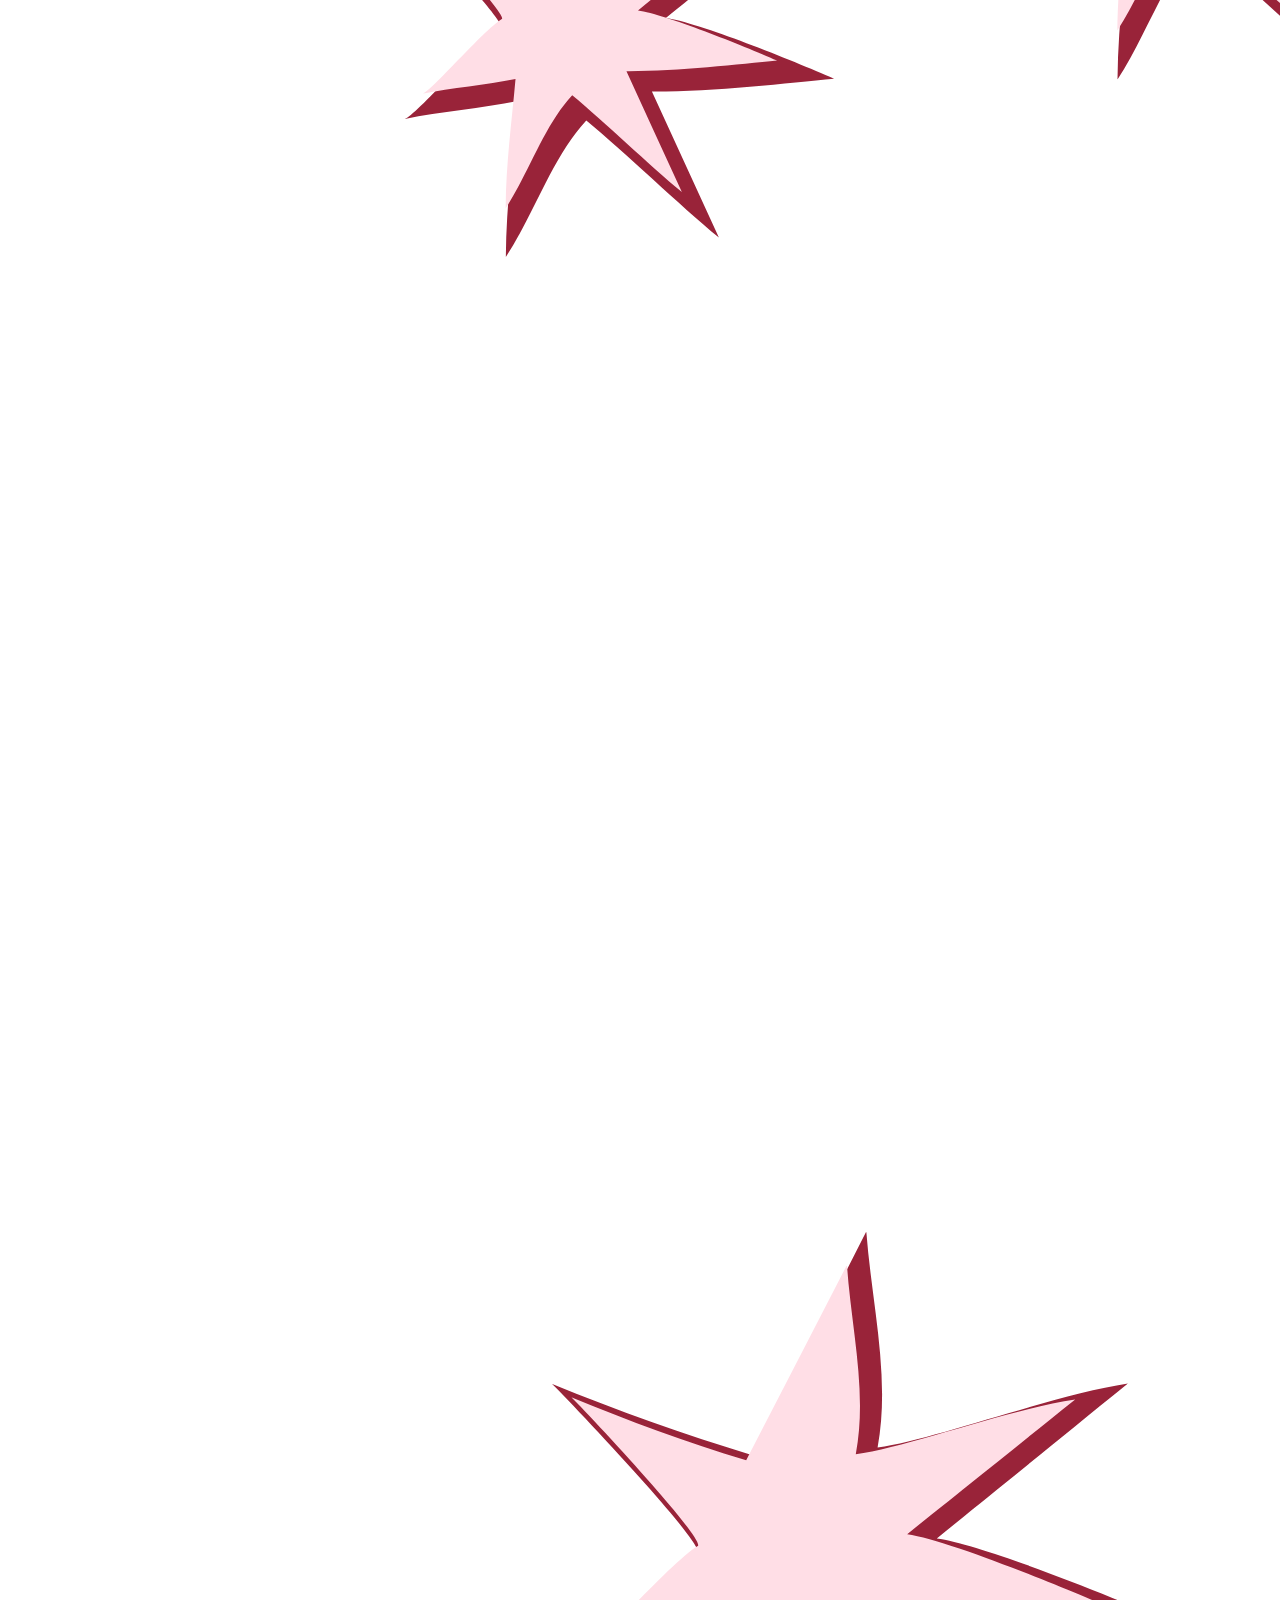
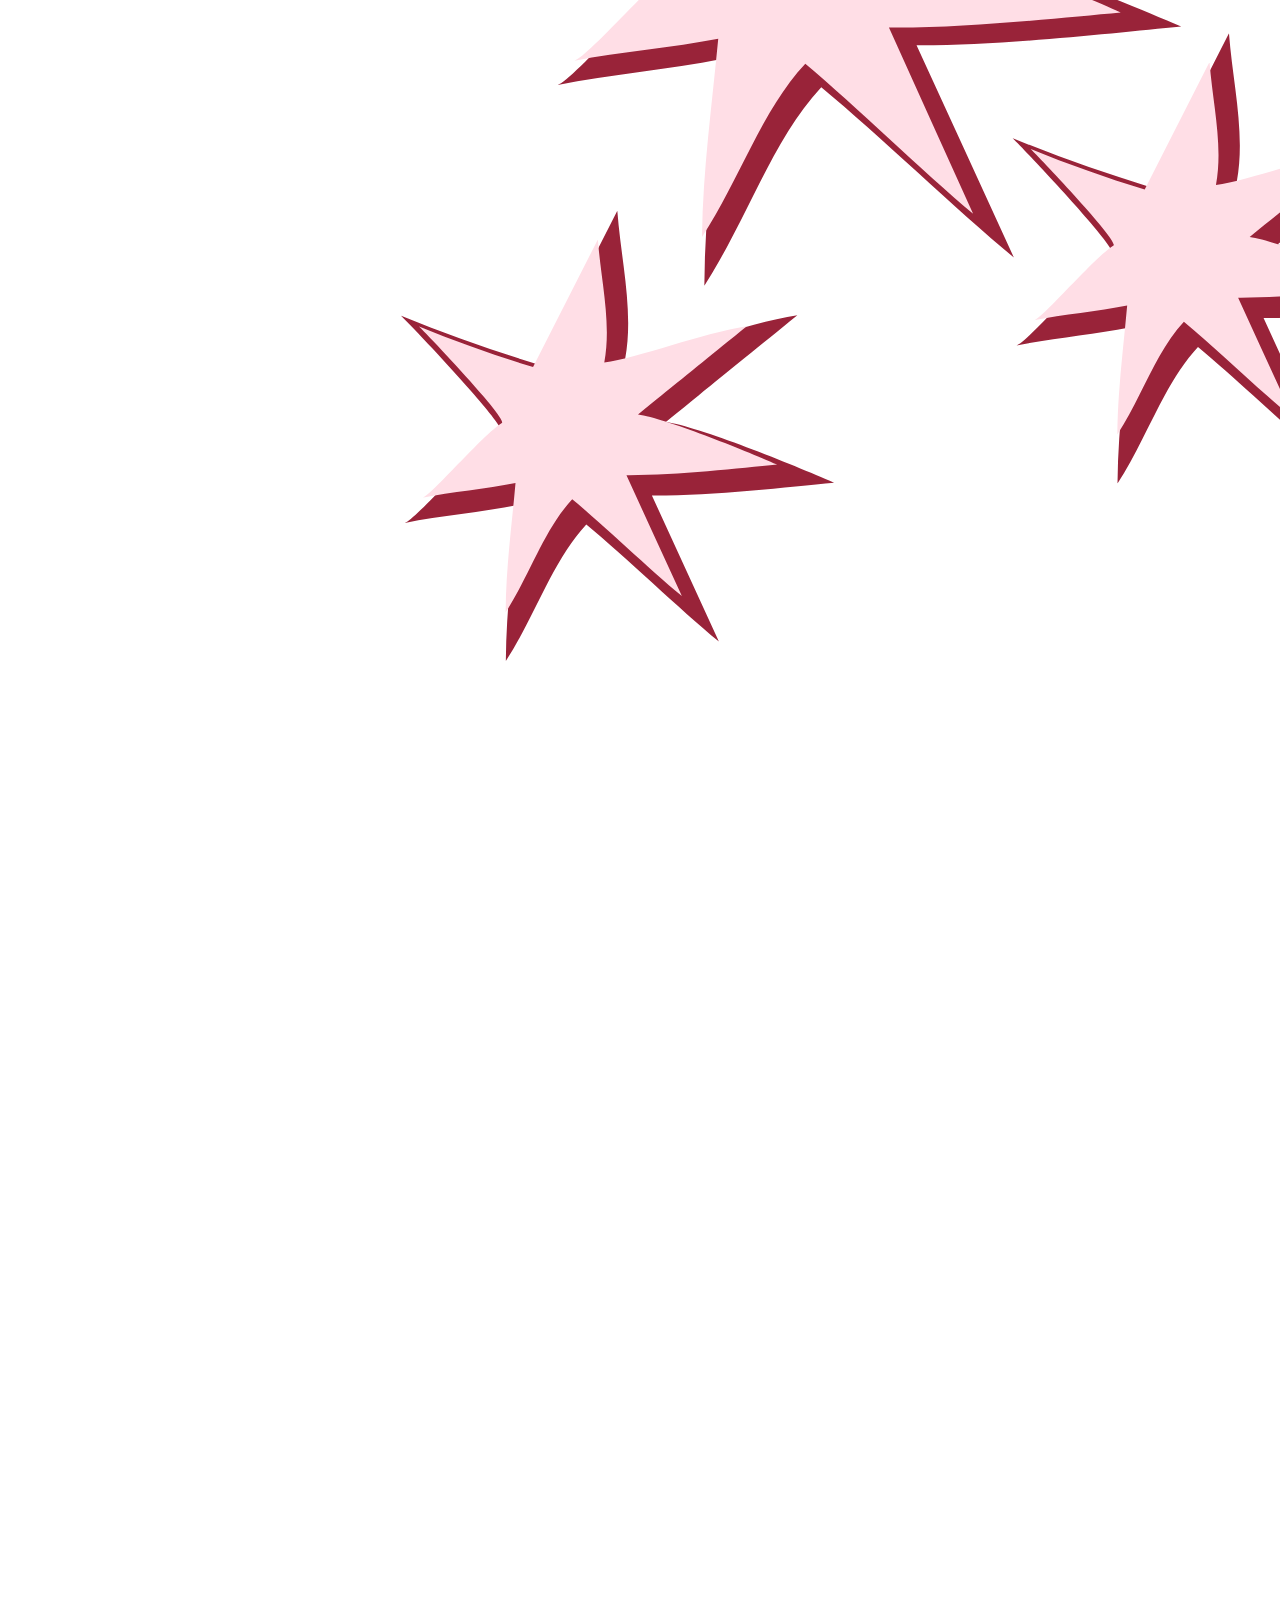
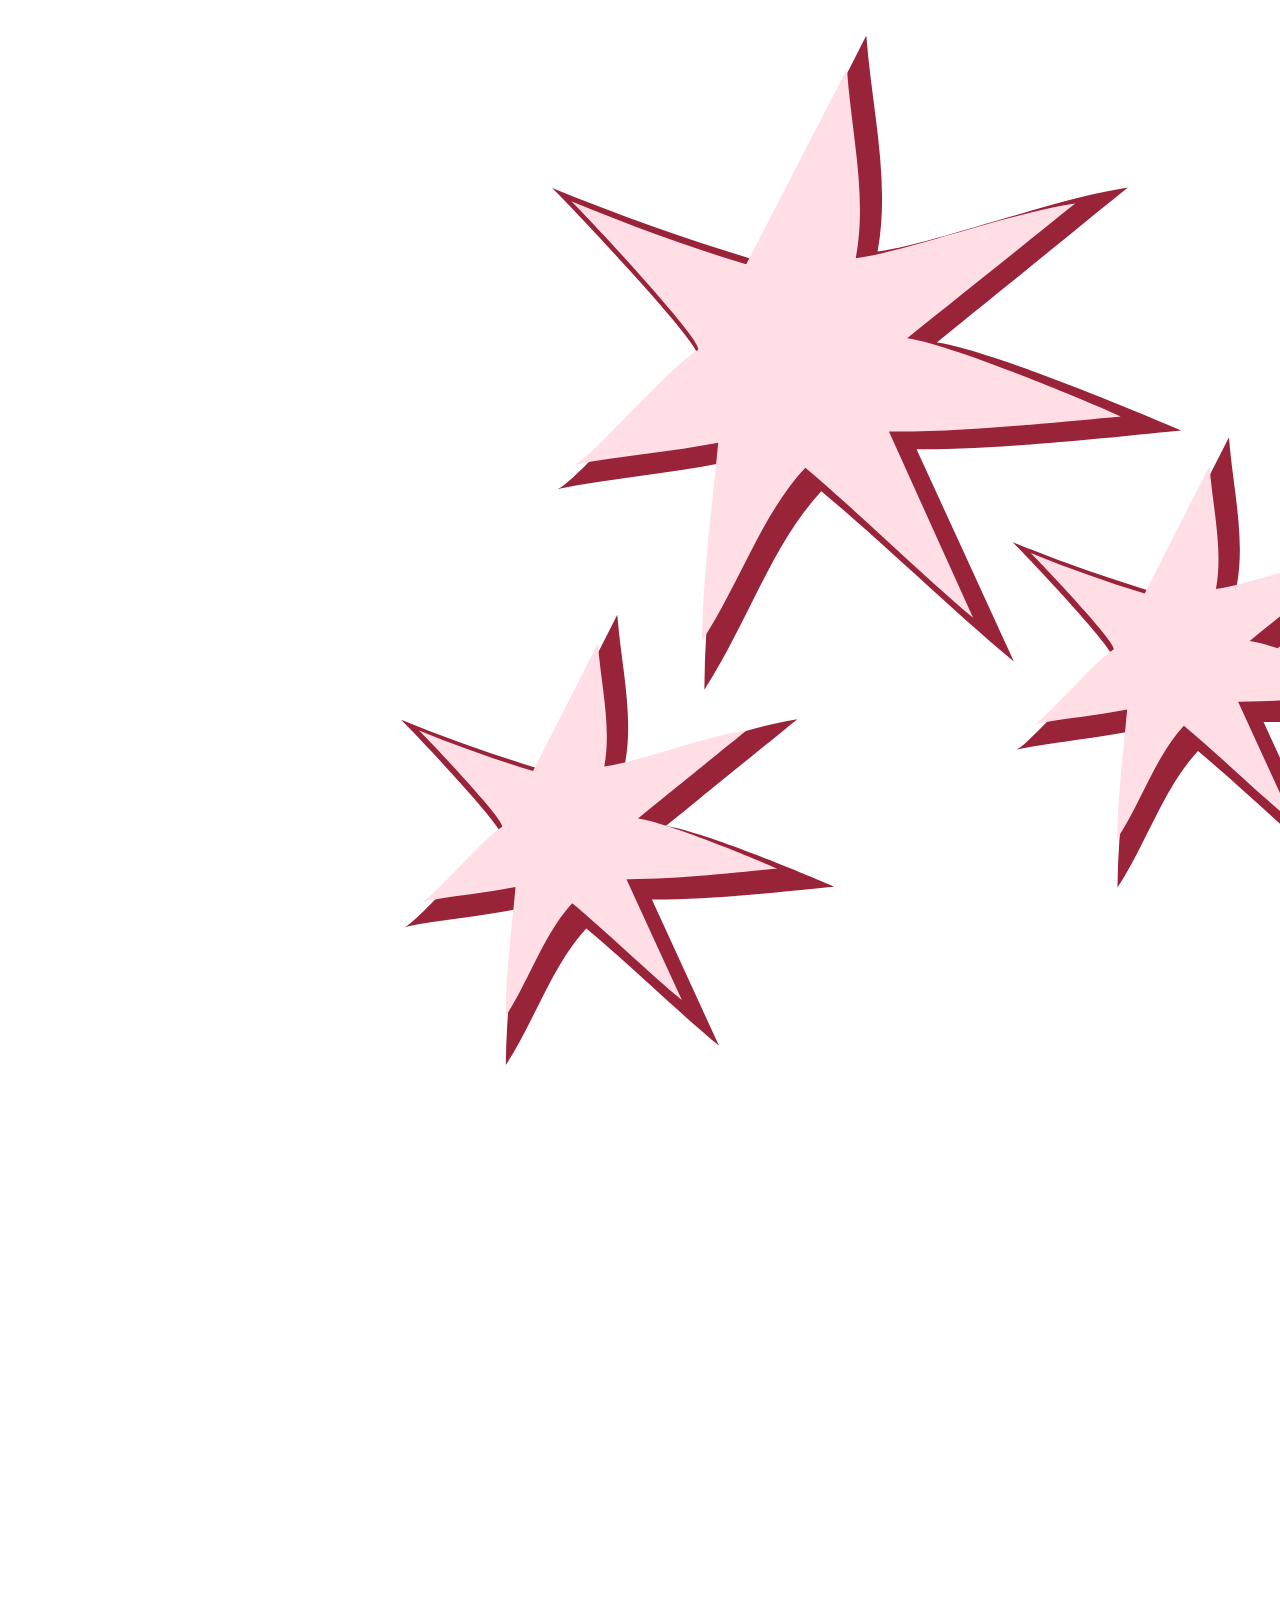
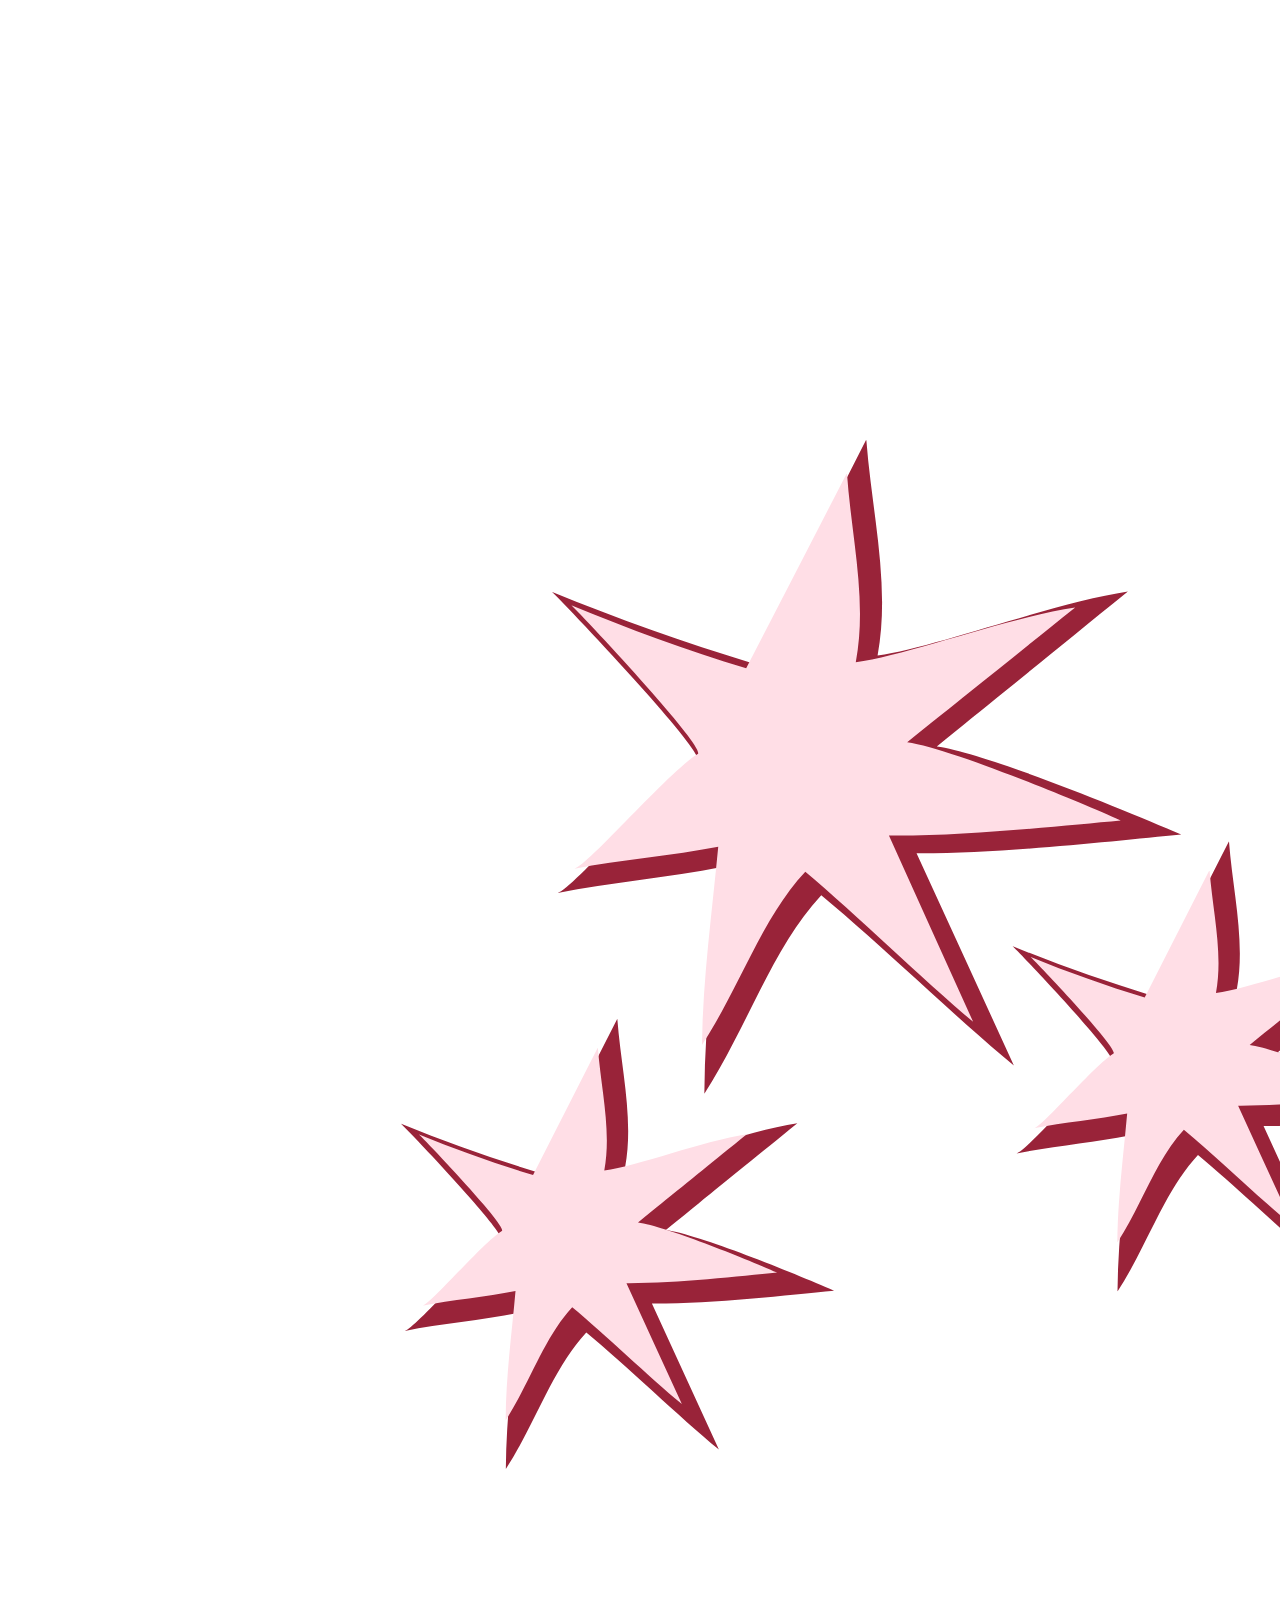
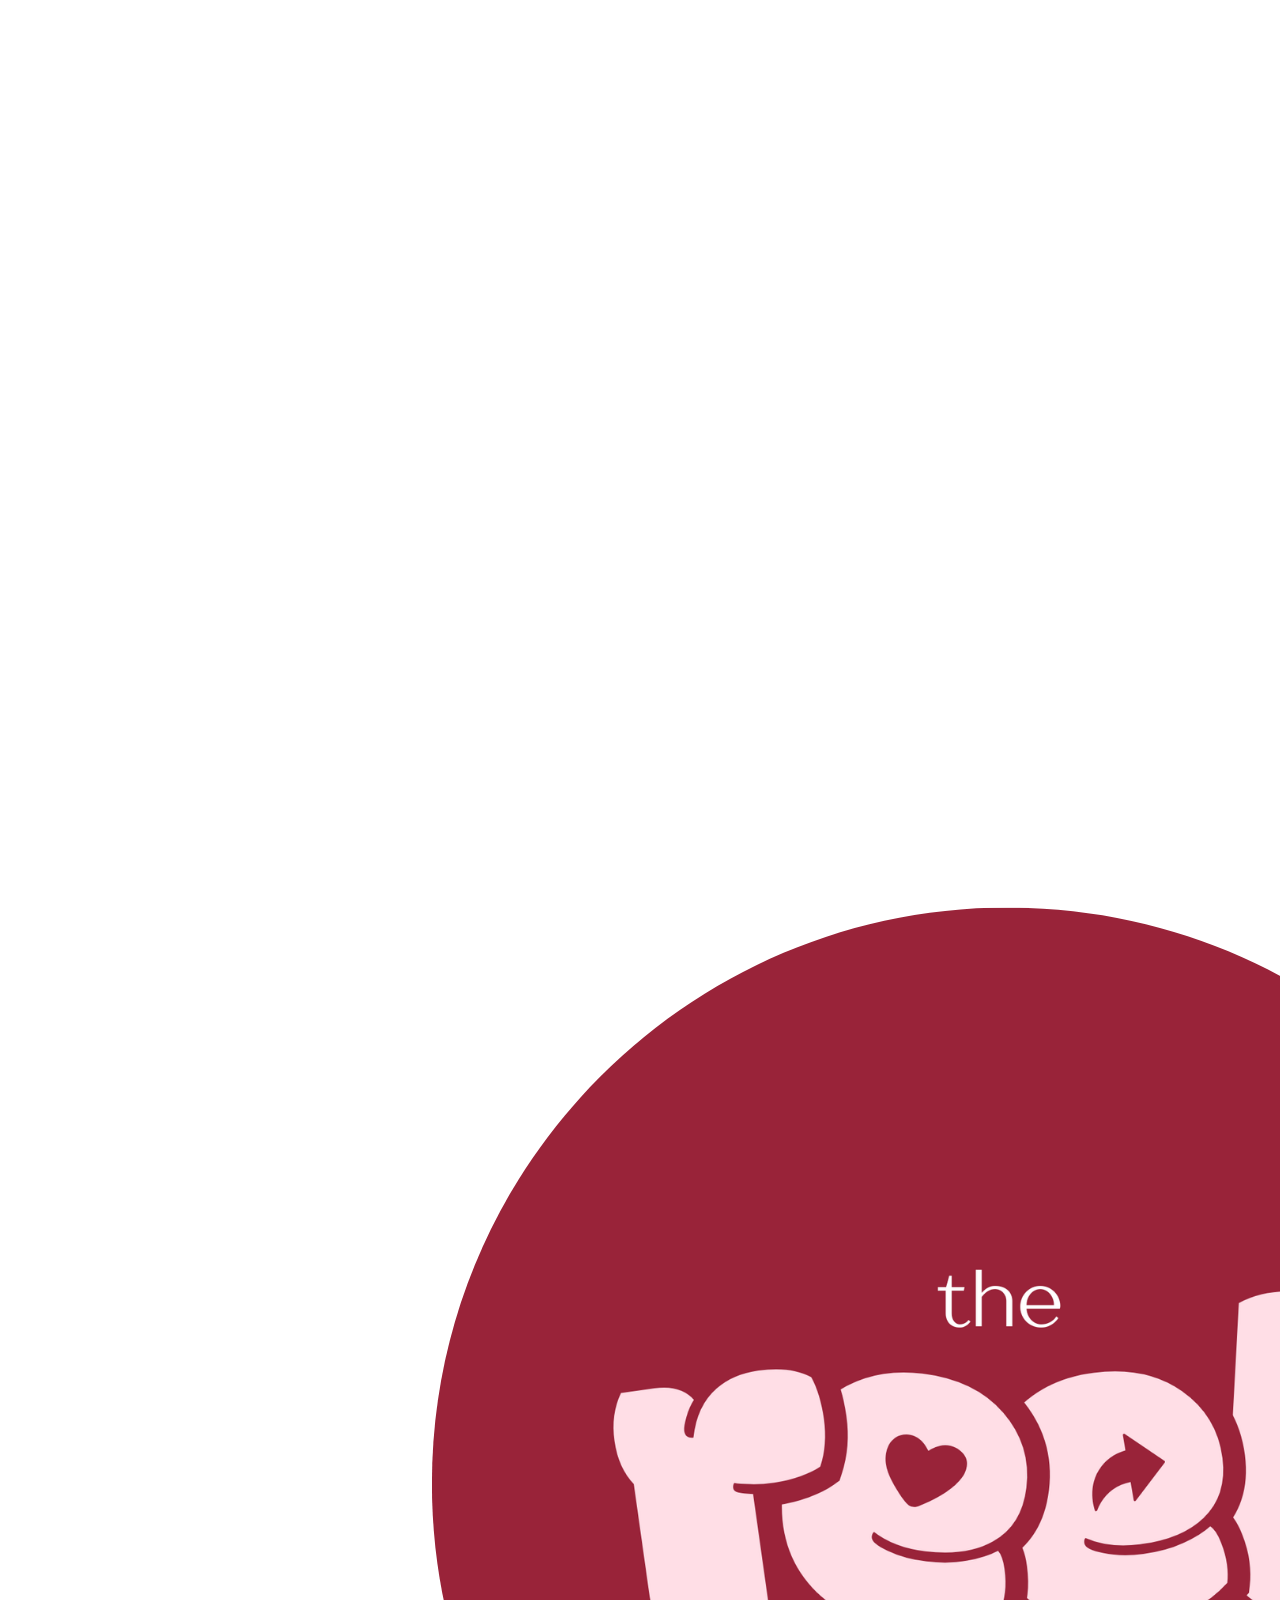
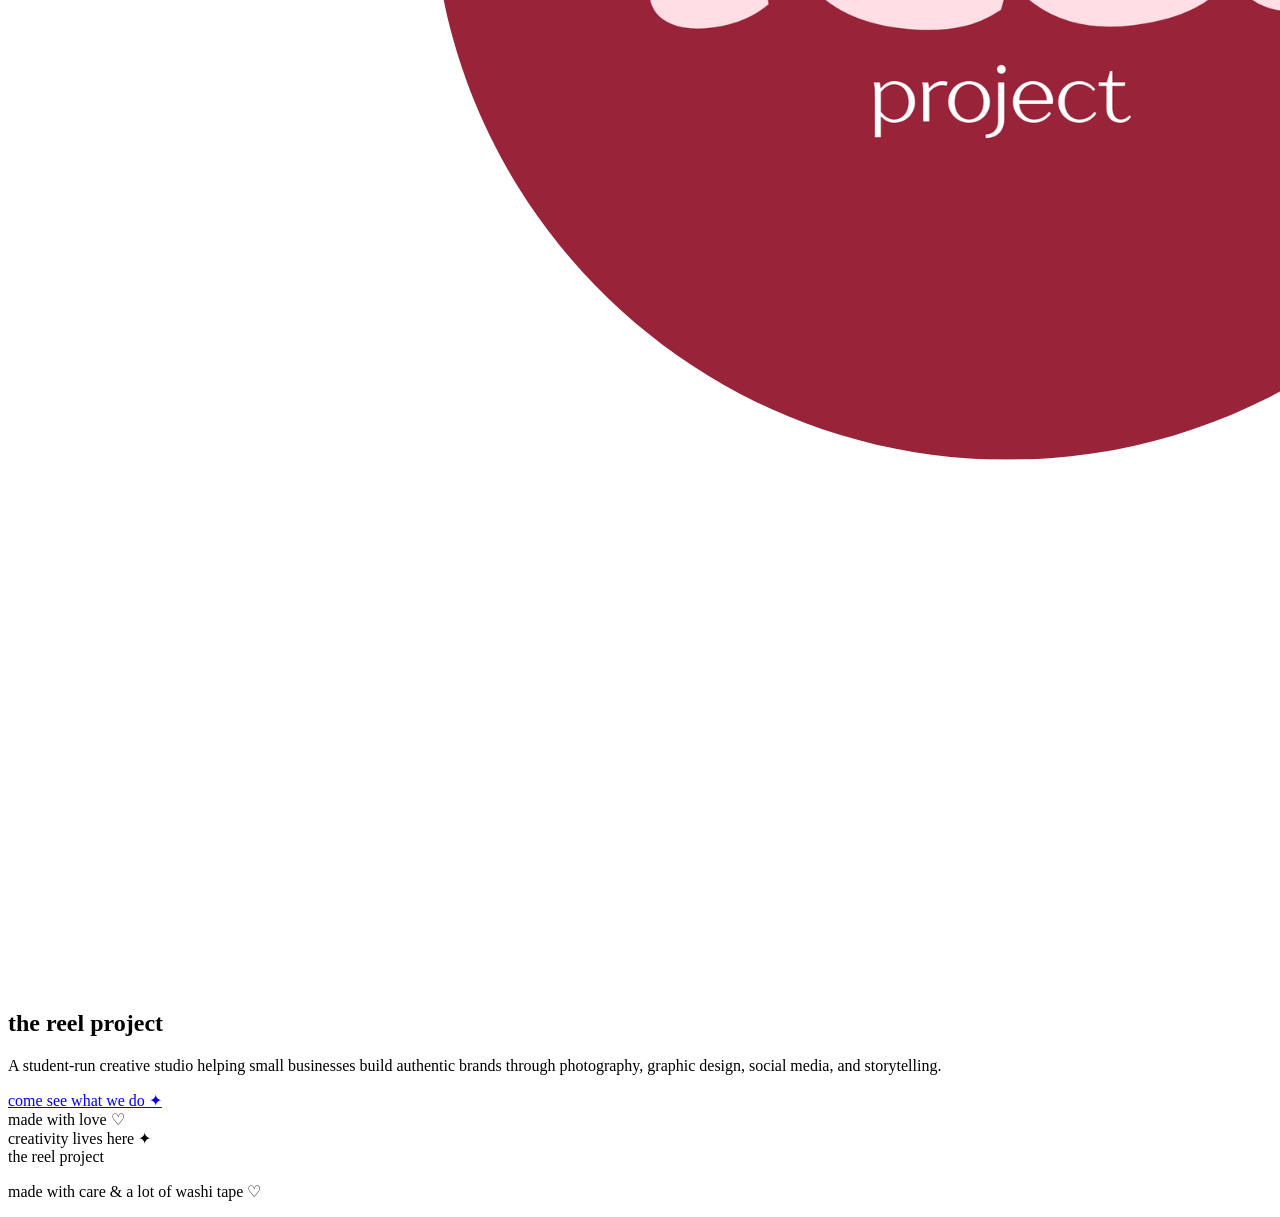
==== commit 9e1e5d1b: "Create index.html" ====
--- a/index.html
+++ b/index.html
@@ -1,107 +1,138 @@
 <!DOCTYPE html>
 <html lang="en">
+
 <head>
-  <meta charset="UTF-8">
-  <meta name="viewport" content="width=device-width, initial-scale=1.0">
+    <meta charset="UTF-8">
+    <meta name="viewport" content="width=device-width, initial-scale=1.0">
 
-  <title>the reel project</title>
+    <title>The Reel Project</title>
 
-  <link rel="preconnect" href="https://fonts.googleapis.com">
-  <link rel="preconnect" href="https://fonts.gstatic.com" crossorigin>
+    <link rel="preconnect" href="https://fonts.googleapis.com">
+    <link rel="preconnect" href="https://fonts.gstatic.com" crossorigin>
 
-  <link href="https://fonts.googleapis.com/css2?family=Beau+Rivage&display=swap" rel="stylesheet">
-  <link href="https://api.fontshare.com/v2/css?f[]=open-sauce-one@400,500,600,700&display=swap" rel="stylesheet">
+    <link href="https://fonts.googleapis.com/css2?family=Beau+Rivage&display=swap" rel="stylesheet">
+    <link href="https://api.fontshare.com/v2/css?f[]=open-sauce-one@400;500;600;700&display=swap" rel="stylesheet">
 
-  <link rel="stylesheet" href="style.css">
+    <link rel="stylesheet" href="style.css">
 </head>
 
 <body>
 
-  <div class="custom-cursor">✦</div>
+<header>
 
-  <header>
-    <div class="nav-container">
+    <div class="nav-wrap">
 
-      <a href="index.html" class="brand">
-        <img src="assets/logo.png" alt="the reel project logo">
-        <span>the reel project</span>
-      </a>
+        <a href="index.html" class="brand">
+            <img src="assets/logo.png" alt="The Reel Project Logo">
+            <span>the reel project</span>
+        </a>
 
-      <nav>
-        <a href="index.html" class="active">home</a>
-        <a href="about.html">about us</a>
-        <a href="services.html">services</a>
-        <a href="portfolio.html">portfolio</a>
-        <a href="contact.html">contact</a>
-      </nav>
+        <nav>
+            <ul>
+                <li><a class="active" href="index.html">home</a></li>
+                <li><a href="about.html">about us</a></li>
+                <li><a href="services.html">services</a></li>
+                <li><a href="portfolio.html">portfolio</a></li>
+                <li><a href="contact.html">contact</a></li>
+            </ul>
+        </nav>
 
     </div>
-  </header>
 
+</header>
 
-  <main>
+<main>
 
-    <!-- HERO PAGE -->
+<section class="hero">
 
-    <section class="hero-page">
+    <!-- Welcome Graphic -->
+    <img
+        src="assets/welcome.png"
+        alt="Welcome"
+        class="hero-welcome">
 
-      <img
+    <!-- Camera -->
+    <img
+        src="assets/camera.png"
+        alt=""
+        class="hero-camera">
+
+    <!-- Stars -->
+    <img
         src="assets/stars.png"
-        class="hero-stars"
-        alt="star decoration"
-      >
+        alt=""
+        class="hero-star star-one">
 
-      <img
-        src="assets/cameria.png"
-        class="hero-camera"
-        alt="camera decoration"
-      >
+    <img
+        src="assets/stars.png"
+        alt=""
+        class="hero-star star-two">
 
-      <div class="hero-welcome">
-        welcome to
-      </div>
+    <img
+        src="assets/stars.png"
+        alt=""
+        class="hero-star star-three">
 
-      <img
-        src="assets/hero.png"
-        class="hero-art"
-        alt="welcome to the reel project"
-      >
+    <img
+        src="assets/stars.png"
+        alt=""
+        class="hero-star star-four">
 
-      <img
+    <!-- Logo -->
+    <img
         src="assets/logo.png"
-        class="hero-logo"
-        alt="the reel project logo"
-      >
+        alt="The Reel Project"
+        class="hero-logo">
 
-      <p class="hero-description">
-        a student-run creative studio helping small businesses
-        look good, feel authentic, and connect with their community.
-      </p>
+    <h1 class="hero-script">
+        the reel project
+    </h1>
 
-      <a href="about.html" class="cute-button">
+    <p class="hero-description">
+
+        A student-run creative studio helping small businesses
+        build authentic brands through photography,
+        graphic design, social media, and storytelling.
+
+    </p>
+
+    <a href="about.html" class="cute-button">
+
         come see what we do ✦
-      </a>
 
-      <div class="floating-note note-one">
+    </a>
+
+    <!-- Floating Notes -->
+
+    <div class="floating-note note-one">
+
         made with love ♡
-      </div>
 
-      <div class="floating-note note-two">
-        creativity lives here
-      </div>
+    </div>
 
-    </section>
+    <div class="floating-note note-two">
 
-  </main>
+        creativity lives here ✦
 
+    </div>
 
-  <footer>
-    <div>the reel project</div>
-    <p>made with care & a lot of washi tape ♡</p>
-  </footer>
+</section>
 
+</main>
 
-  <script src="script.js"></script>
+<footer>
+
+    <div class="footer-logo">
+        the reel project
+    </div>
+
+    <p>
+        made with care &amp; a lot of washi tape ♡
+    </p>
+
+</footer>
+
+<script src="script.js"></script>
 
 </body>
 </html>
